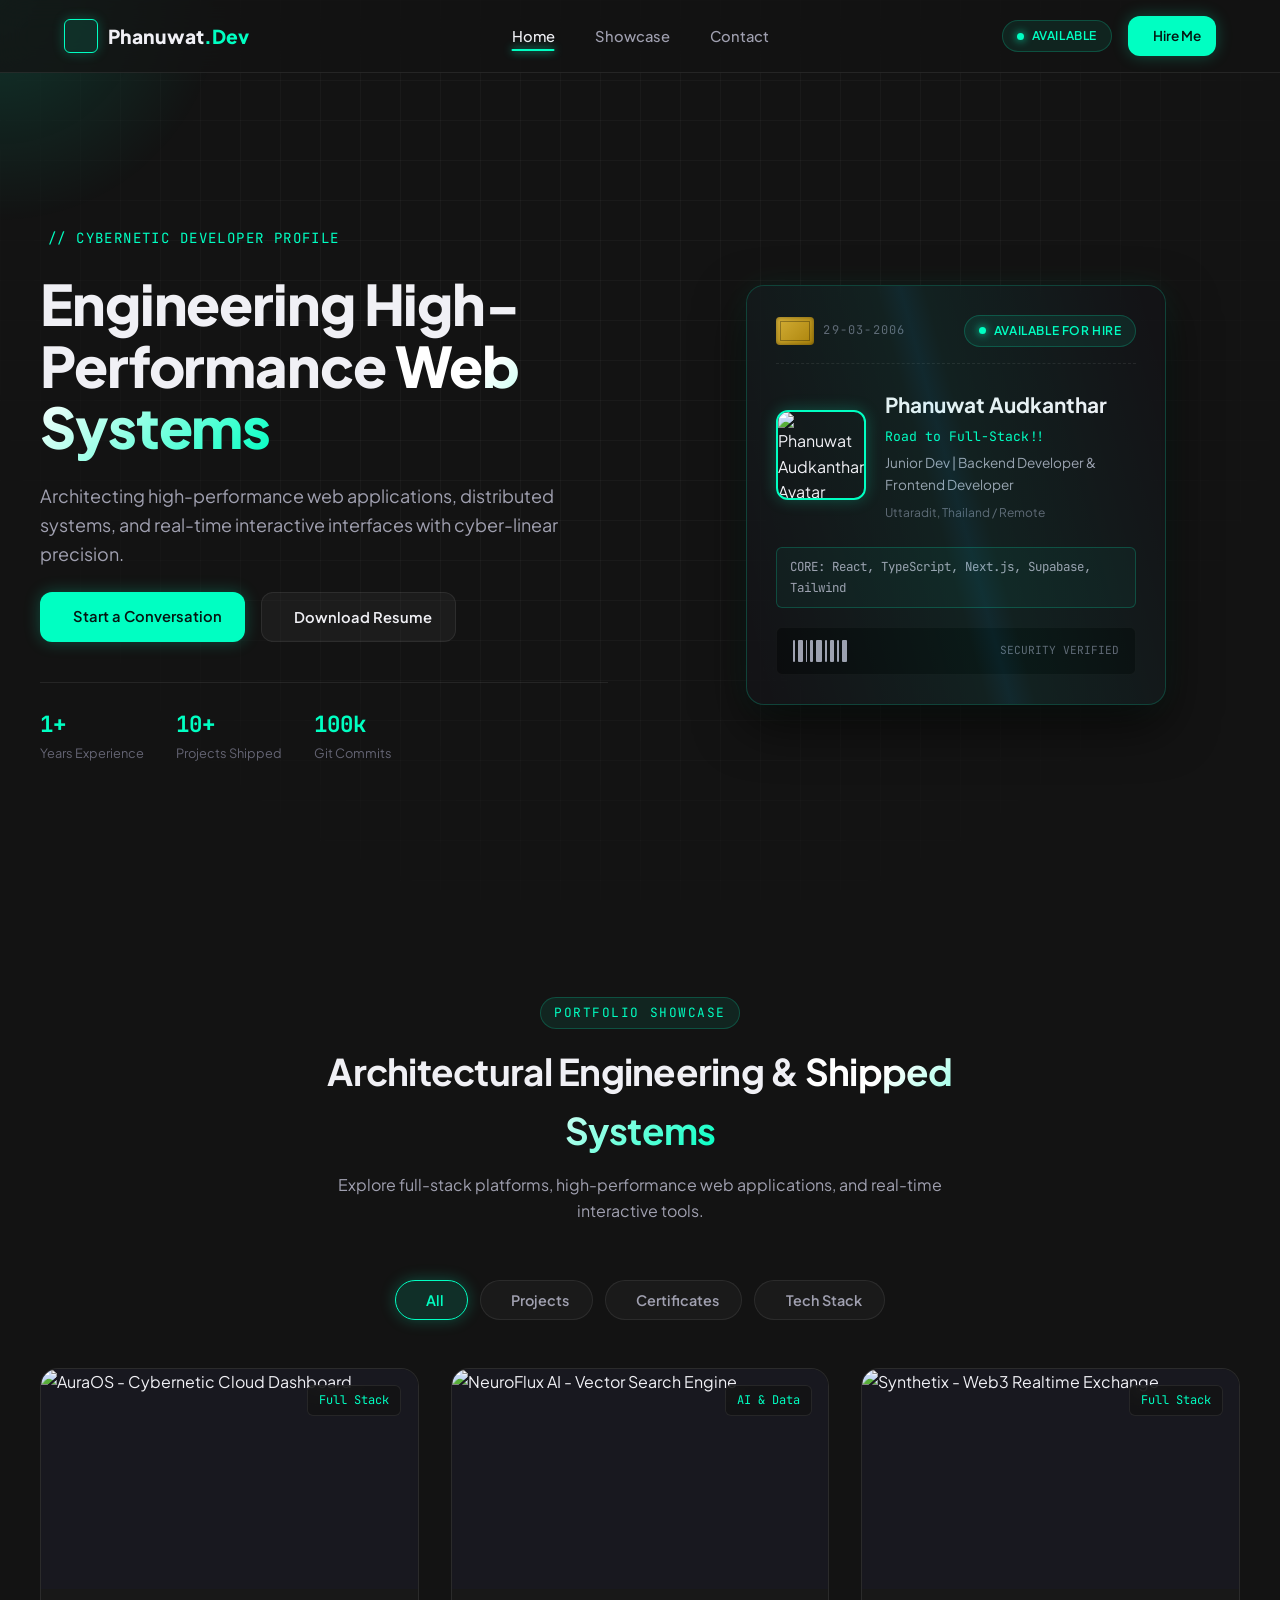
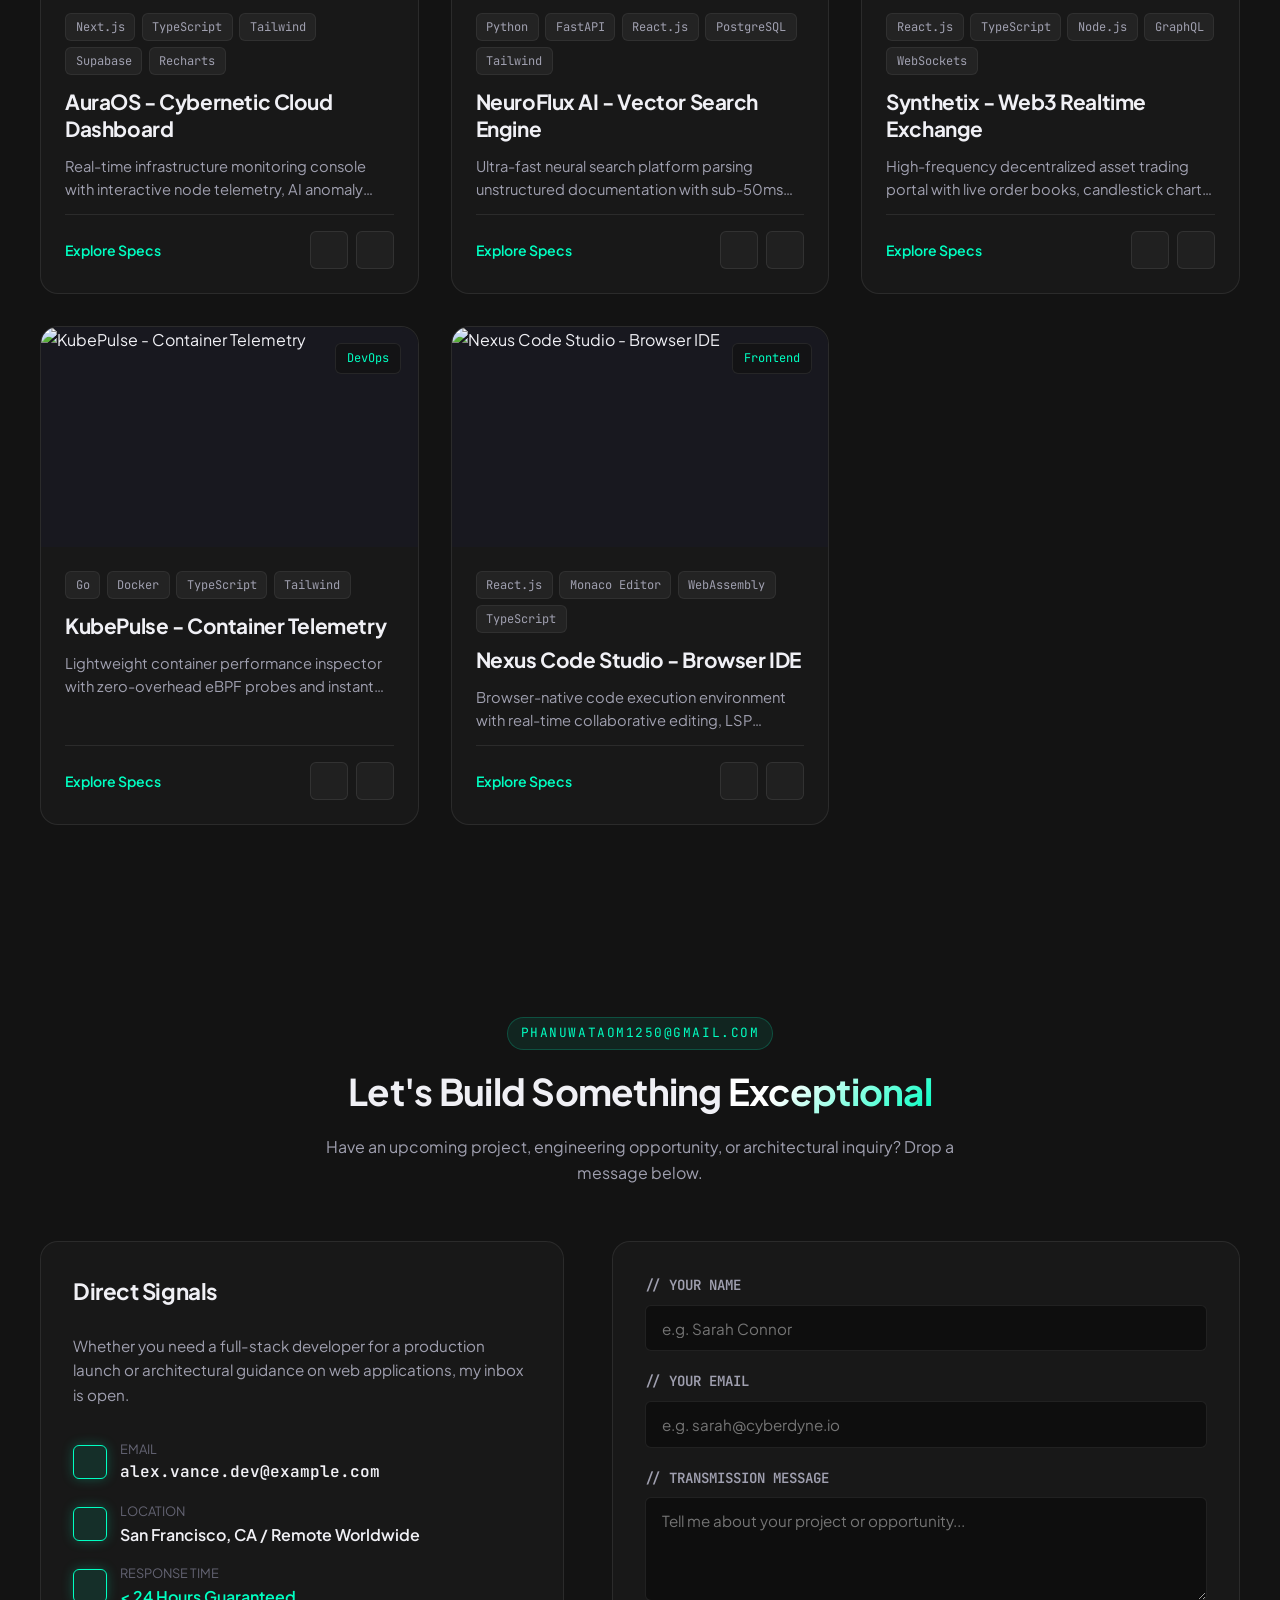
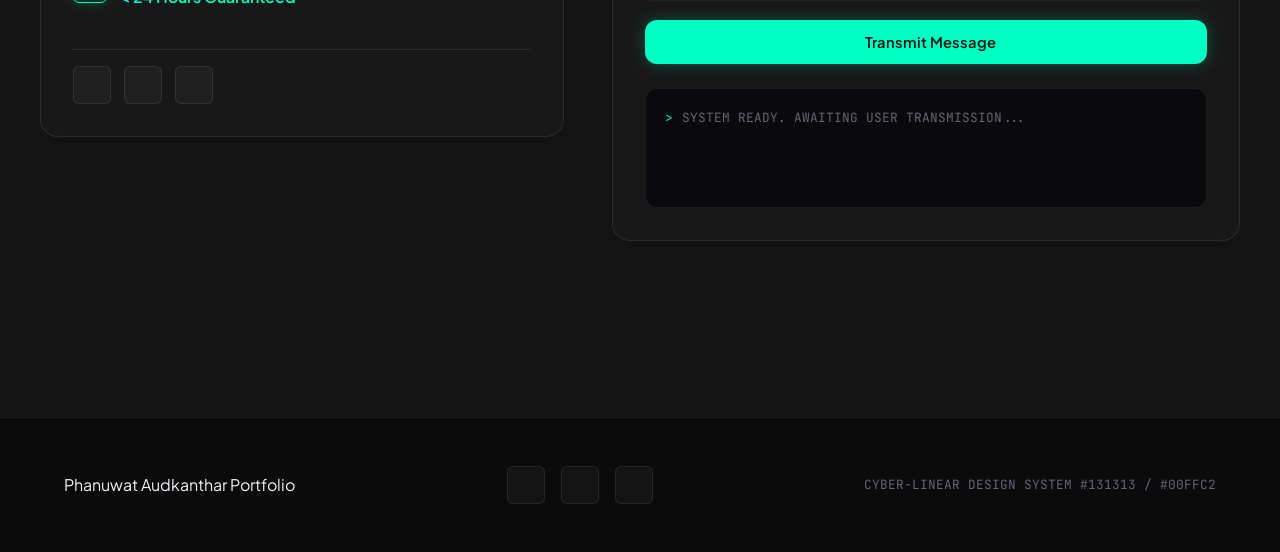
==== portfolio/Aom/index.html @ 3d0a60f3 "Add : Portfolio (Aom)" ====
<!DOCTYPE html>
<html lang="en">

<head>
  <meta charset="UTF-8">
  <meta name="viewport" content="width=device-width, initial-scale=1.0">
  <title>Alex Vance | Cyber-Linear Developer Portfolio</title>
  <meta name="description"
    content="High-fidelity Cyber-Linear developer portfolio featuring dark mode aesthetics, interactive 3D profile ID card, tech stack grid, and project showcase.">

  <!-- Google Fonts: Plus Jakarta Sans & JetBrains Mono -->
  <link rel="preconnect" href="https://fonts.googleapis.com">
  <link rel="preconnect" href="https://fonts.gstatic.com" crossorigin>
  <link
    href="https://fonts.googleapis.com/css2?family=JetBrains+Mono:wght@400;600;700&family=Plus+Jakarta+Sans:wght@400;500;600;700;800&display=swap"
    rel="stylesheet">

  <!-- Lucide Icons -->
  <script src="https://unpkg.com/lucide@latest"></script>

  <!-- CSS Stylesheet -->
  <link rel="stylesheet" href="styles.css">
</head>

<body>
  <!-- Cyber Background Grid & Cursor Spotlight Glow -->
  <div class="cyber-bg-grid"></div>
  <div class="cursor-glow" id="cursorGlow"></div>

  <!-- Sticky Navbar -->
  <header class="navbar" id="navbar">
    <div class="container nav-container">
      <a href="#home" class="brand-logo">
        <div class="brand-symbol">
          <i data-lucide="terminal"></i>
        </div>
        <span>Alex<span class="cyan-text">.Dev</span></span>
      </a>

      <ul class="nav-links">
        <li><a href="#home" class="nav-link active">Home</a></li>
        <li><a href="#showcase" class="nav-link">Showcase</a></li>
        <li><a href="#contact" class="nav-link">Contact</a></li>
      </ul>

      <div class="nav-actions">
        <div class="status-pill">
          <span class="status-dot"></span>
          <span>Available</span>
        </div>
        <a href="#contact" class="btn btn-primary btn-sm">
          <i data-lucide="zap"></i> Hire Me
        </a>
      </div>
    </div>
  </header>

  <main>
    <!-- HERO SECTION -->
    <section class="hero-section container" id="home">
      <div class="hero-content">
        <div class="hero-subtitle font-mono">
          <i data-lucide="radio"></i> // CYBERNETIC DEVELOPER PROFILE
        </div>
        <h1 class="hero-title">
          Engineering High-Performance <span class="gradient-text">Web Systems</span>
        </h1>
        <p class="hero-description">
          Architecting high-fidelity web applications, cloud infrastructure, and real-time interactive interfaces with
          cyber-linear precision.
        </p>

        <div class="hero-actions" style="display: flex; gap: 1rem; flex-wrap: wrap;">
          <a href="#contact" class="btn btn-primary">
            <i data-lucide="message-square"></i> Start a Conversation
          </a>
          <button class="btn btn-secondary" id="openResumeBtn">
            <i data-lucide="file-text"></i> Download Resume
          </button>
        </div>

        <div class="hero-stats">
          <div class="stat-item">
            <span class="stat-value">6+</span>
            <span class="stat-label">Years Experience</span>
          </div>
          <div class="stat-item">
            <span class="stat-value">34+</span>
            <span class="stat-label">Projects Shipped</span>
          </div>
          <div class="stat-item">
            <span class="stat-value">12.4k</span>
            <span class="stat-label">Git Commits</span>
          </div>
        </div>
      </div>

      <!-- 3D CYBER ID CARD GRAPHIC -->
      <div class="hero-id-card-wrapper">
        <div class="cyber-id-card" id="cyberIdCard">
          <div class="id-card-header">
            <div style="display: flex; align-items: center; gap: 0.6rem;">
              <div class="id-chip-graphic"></div>
              <span class="id-card-code">SYS-8849-CYBER</span>
            </div>
            <div class="status-pill">
              <span class="status-dot"></span> ACTIVE HIRE
            </div>
          </div>

          <div class="id-card-body">
            <div class="id-avatar-box">
              <img src="./image.png" alt="Phanuwat Audkanthar Developer Avatar" class="id-avatar-img">
            </div>
            <div class="id-details">
              <div class="id-name">Alex Vance</div>
              <div class="id-handle font-mono">@alex.dev</div>
              <div class="id-role">Senior Full-Stack Engineer</div>
              <div style="font-size: 0.75rem; color: var(--text-muted); margin-top: 0.2rem;">
                <i data-lucide="map-pin" style="width: 12px; height: 12px; display: inline;"></i> San Francisco / Remote
              </div>
            </div>
          </div>

          <div
            style="margin-bottom: 1.2rem; background: rgba(0,255,194,0.04); border: 1px solid var(--border-cyan-subtle); padding: 0.6rem 0.8rem; border-radius: var(--radius-sm); font-size: 0.78rem; font-family: var(--font-mono); color: var(--text-secondary);">
            <i data-lucide="cpu"
              style="width: 14px; height: 14px; vertical-align: middle; color: var(--accent-cyan);"></i> CORE: React,
            TypeScript, Next.js, Supabase, Tailwind
          </div>

          <div class="id-card-footer">
            <div class="barcode-lines">
              <div class="barcode-bar" style="width: 2px;"></div>
              <div class="barcode-bar" style="width: 5px;"></div>
              <div class="barcode-bar" style="width: 1px;"></div>
              <div class="barcode-bar" style="width: 3px;"></div>
              <div class="barcode-bar" style="width: 6px;"></div>
              <div class="barcode-bar" style="width: 2px;"></div>
              <div class="barcode-bar" style="width: 4px;"></div>
              <div class="barcode-bar" style="width: 2px;"></div>
              <div class="barcode-bar" style="width: 5px;"></div>
            </div>
            <span class="font-mono" style="font-size: 0.7rem; color: var(--text-muted);">SECURITY VERIFIED</span>
          </div>
        </div>
      </div>
    </section>

    <!-- SHOWCASE SECTION -->
    <section class="section container" id="showcase">
      <div class="section-header">
        <span class="section-tag font-mono"><i data-lucide="grid"></i> PORTFOLIO SHOWCASE</span>
        <h2 class="section-title">Architectural Engineering & <span class="gradient-text">Shipped Systems</span></h2>
        <p class="section-desc">Explore full-stack platforms, high-performance vector search engines, and real-time
          dashboard applications.</p>
      </div>

      <!-- Filter Navigation Tabs -->
      <div class="tabs-container" id="showcaseTabs">
        <button class="tab-btn active" data-tab="all">
          <i data-lucide="layers"></i> All
        </button>
        <button class="tab-btn" data-tab="projects">
          <i data-lucide="code"></i> Projects
        </button>
        <button class="tab-btn" data-tab="certificates">
          <i data-lucide="award"></i> Certificates
        </button>
        <button class="tab-btn" data-tab="tech">
          <i data-lucide="cpu"></i> Tech Stack
        </button>
      </div>

      <!-- Dynamic Content Grid -->
      <div class="projects-grid" id="showcaseGrid">
        <!-- Injected via JavaScript -->
      </div>
    </section>

    <!-- TECH STACK MATRIX SECTION -->
    <!-- <section class="section container" id="tech">
      <div class="section-header">
        <span class="section-tag font-mono"><i data-lucide="cpu"></i> TECHNICAL PROFICIENCY</span>
        <h2 class="section-title">Modern <span class="gradient-text">Tech Stack Grid</span></h2>
        <p class="section-desc">Production-tested frameworks, state management tools, databases, and infrastructure technologies.</p>
      </div>

      <div class="tech-grid" id="techStackGrid"> -->
    <!-- Injected via JavaScript -->
    <!-- </div>
    </section> -->

    <!-- CERTIFICATES SECTION -->
    <!-- <section class="section container" id="certificates">
      <div class="section-header">
        <span class="section-tag font-mono"><i data-lucide="award"></i> CREDENTIALS & BADGES</span>
        <h2 class="section-title">Verified <span class="gradient-text">Certifications</span></h2>
        <p class="section-desc">Industry certifications in cloud architecture, container orchestrations, and frontend deep dives.</p>
      </div>

      <div class="certs-grid" id="certificatesGrid"> -->
    <!-- Injected via JavaScript -->
    <!-- </div>
    </section> -->

    <!-- CONTACT SECTION ("Start a conversation") -->
    <section class="section container" id="contact">
      <div class="section-header">
        <span class="section-tag font-mono"><i data-lucide="terminal"></i> START A CONVERSATION</span>
        <h2 class="section-title">Let's Build Something <span class="gradient-text">Exceptional</span></h2>
        <p class="section-desc">Have an upcoming project, engineering opportunity, or architectural inquiry? Drop a
          message below.</p>
      </div>

      <div class="contact-grid">
        <div class="contact-card">
          <h3 style="font-size: 1.4rem;">Direct Signals</h3>
          <p style="color: var(--text-secondary); font-size: 0.95rem;">
            Whether you need a full-stack engineer for a production launch or architectural guidance on cloud
            scalability, my inbox is open.
          </p>

          <div style="display: flex; flex-direction: column; gap: 1rem; margin-top: 0.5rem;">
            <div style="display: flex; align-items: center; gap: 0.8rem;">
              <div class="brand-symbol"><i data-lucide="mail"></i></div>
              <div>
                <div style="font-size: 0.8rem; color: var(--text-muted);">EMAIL</div>
                <div style="font-weight: 600;" class="font-mono">alex.vance.dev@example.com</div>
              </div>
            </div>
            <div style="display: flex; align-items: center; gap: 0.8rem;">
              <div class="brand-symbol"><i data-lucide="map-pin"></i></div>
              <div>
                <div style="font-size: 0.8rem; color: var(--text-muted);">LOCATION</div>
                <div style="font-weight: 600;">San Francisco, CA / Remote Worldwide</div>
              </div>
            </div>
            <div style="display: flex; align-items: center; gap: 0.8rem;">
              <div class="brand-symbol"><i data-lucide="clock"></i></div>
              <div>
                <div style="font-size: 0.8rem; color: var(--text-muted);">RESPONSE TIME</div>
                <div style="font-weight: 600;" class="cyan-text">&lt; 24 Hours Guaranteed</div>
              </div>
            </div>
          </div>

          <div
            style="margin-top: 1rem; padding-top: 1rem; border-top: 1px solid var(--border-subtle); display: flex; gap: 0.8rem;">
            <a href="https://github.com" target="_blank" class="social-icon-btn"><i data-lucide="github"></i></a>
            <a href="https://linkedin.com" target="_blank" class="social-icon-btn"><i data-lucide="linkedin"></i></a>
            <a href="https://twitter.com" target="_blank" class="social-icon-btn"><i data-lucide="twitter"></i></a>
          </div>
        </div>

        <div class="contact-card">
          <form id="contactForm" style="display: flex; flex-direction: column; gap: 1.2rem;">
            <div class="form-group">
              <label class="form-label font-mono" for="senderName">// YOUR NAME</label>
              <input type="text" id="senderName" class="form-input" placeholder="e.g. Sarah Connor" required>
            </div>
            <div class="form-group">
              <label class="form-label font-mono" for="senderEmail">// YOUR EMAIL</label>
              <input type="email" id="senderEmail" class="form-input" placeholder="e.g. sarah@cyberdyne.io" required>
            </div>
            <div class="form-group">
              <label class="form-label font-mono" for="messageContent">// TRANSMISSION MESSAGE</label>
              <textarea id="messageContent" class="form-textarea" rows="4"
                placeholder="Tell me about your project or opportunity..." required></textarea>
            </div>

            <button type="submit" class="btn btn-primary" style="justify-content: center; width: 100%;">
              <i data-lucide="send"></i> Transmit Message
            </button>
          </form>

          <!-- Interactive Cyber Terminal Log Output -->
          <div class="cyber-terminal-log" id="terminalLog">
            <div class="log-line">
              <span class="log-prompt">&gt;</span>
              <span>SYSTEM READY. AWAITING USER TRANSMISSION...</span>
            </div>
          </div>
        </div>
      </div>
    </section>
  </main>

  <!-- RESUME PREVIEW MODAL -->
  <div class="modal-backdrop" id="resumeModal">
    <div class="modal-container">
      <button class="modal-close-btn" id="closeResumeBtn"><i data-lucide="x"></i></button>

      <div
        style="display: flex; align-items: center; justify-content: space-between; margin-bottom: 1.5rem; border-bottom: 1px solid var(--border-subtle); padding-bottom: 1rem;">
        <div>
          <h2 style="font-size: 1.5rem;">Alex Vance Resume Spec</h2>
          <div class="font-mono" style="font-size: 0.8rem; color: var(--accent-cyan);">VERIFIED CERTIFIED DEVELOPER
            SPECIFICATION</div>
        </div>
        <button class="btn btn-primary btn-sm" onclick="alert('Downloading Alex_Vance_Resume.pdf...')">
          <i data-lucide="download"></i> Download PDF
        </button>
      </div>

      <div style="display: flex; flex-direction: column; gap: 1.5rem;">
        <div>
          <h3 style="font-size: 1.1rem; color: var(--accent-cyan); margin-bottom: 0.5rem;" class="font-mono">//
            EXECUTIVE SUMMARY</h3>
          <p style="color: var(--text-secondary); font-size: 0.95rem;">
            Senior Full-Stack & Cyber-Systems Engineer with 6+ years of experience engineering high-throughput
            React/Next.js frontends, scalable Node.js/Python microservices, and automated cloud pipelines. Specialized
            in glassmorphism UI design systems, real-time WebSocket telemetry, and vector databases.
          </p>
        </div>

        <div>
          <h3 style="font-size: 1.1rem; color: var(--accent-cyan); margin-bottom: 0.5rem;" class="font-mono">// WORK
            EXPERIENCE</h3>

          <div style="margin-bottom: 1rem;">
            <div style="display: flex; justify-content: space-between; font-weight: 700;">
              <span>Lead Frontend Architect @ CyberPulse Inc.</span>
              <span class="font-mono" style="font-size: 0.85rem; color: var(--text-muted);">2023 - Present</span>
            </div>
            <p style="font-size: 0.88rem; color: var(--text-secondary); margin-top: 0.2rem;">
              Led a team of 6 engineers rebuilding cloud telemetry dashboards, reducing render latency by 45% and
              scaling to 150k monthly active users.
            </p>
          </div>

          <div>
            <div style="display: flex; justify-content: space-between; font-weight: 700;">
              <span>Senior Full-Stack Engineer @ Synthetix Systems</span>
              <span class="font-mono" style="font-size: 0.85rem; color: var(--text-muted);">2020 - 2023</span>
            </div>
            <p style="font-size: 0.88rem; color: var(--text-secondary); margin-top: 0.2rem;">
              Engineered high-frequency asset trading interfaces with WebGL graph visualizers and microservice APIs
              processing 50k requests/sec.
            </p>
          </div>
        </div>

        <div>
          <h3 style="font-size: 1.1rem; color: var(--accent-cyan); margin-bottom: 0.5rem;" class="font-mono">//
            EDUCATION</h3>
          <div style="font-weight: 700;">B.S. in Computer Science & Cybernetics</div>
          <div style="font-size: 0.88rem; color: var(--text-secondary);">University of California, Berkeley</div>
        </div>
      </div>
    </div>
  </div>

  <!-- DYNAMIC PROJECT DETAIL MODAL -->
  <div class="modal-backdrop" id="projectModal">
    <div class="modal-container" id="projectModalContent">
      <!-- Injected via JavaScript -->
    </div>
  </div>

  <!-- FOOTER -->
  <footer class="footer">
    <div class="container footer-container">
      <div style="display: flex; align-items: center; gap: 0.8rem;">
        <div class="brand-symbol"><i data-lucide="terminal"></i></div>
        <div>
          <div style="font-weight: 700;">Alex Vance Portfolio</div>
          <div class="font-mono" style="font-size: 0.75rem; color: var(--text-muted);">CYBER-LINEAR DESIGN SYSTEM
            #131313 / #00FFC2</div>
        </div>
      </div>

      <div class="social-links">
        <a href="https://github.com" target="_blank" class="social-icon-btn"><i data-lucide="github"></i></a>
        <a href="https://linkedin.com" target="_blank" class="social-icon-btn"><i data-lucide="linkedin"></i></a>
        <a href="https://twitter.com" target="_blank" class="social-icon-btn"><i data-lucide="twitter"></i></a>
      </div>

      <div class="font-mono" style="font-size: 0.8rem; color: var(--text-muted);">
        &copy; 2026 Alex.Dev. All rights reserved.
      </div>
    </div>
  </footer>

  <!-- JavaScript Module -->
  <script type="module" src="app.js"></script>
</body>

</html>
---- portfolio/Aom/styles.css ----
/* ==========================================================================
   CYBER-LINEAR DESIGN SYSTEM (Alex.Dev Portfolio)
   Surface: #131313 | Accent: #00ffc2 | Typography: Plus Jakarta Sans
   ========================================================================== */

:root {
  /* Color Palette */
  --bg-surface: #131313;
  --bg-surface-elevated: #1a1a1a;
  --bg-card: rgba(255, 255, 255, 0.025);
  --bg-card-hover: rgba(255, 255, 255, 0.045);
  --bg-glass: rgba(19, 19, 19, 0.75);

  /* Primary Accent: Cyber Neon Cyan (#00ffc2) */
  --accent-cyan: #00ffc2;
  --accent-cyan-rgb: 0, 255, 194;
  --accent-glow: rgba(0, 255, 194, 0.25);
  --accent-glow-strong: rgba(0, 255, 194, 0.5);

  /* Secondary Accents */
  --accent-blue: #00e5ff;
  --accent-purple: #9d4edd;
  --accent-pink: #ff007a;

  /* Typography Colors */
  --text-primary: #f0f0f5;
  --text-secondary: #a0a0b0;
  --text-muted: #646473;

  /* Borders & Dividers */
  --border-subtle: rgba(255, 255, 255, 0.08);
  --border-cyan-subtle: rgba(0, 255, 194, 0.2);
  --border-cyan-glow: rgba(0, 255, 194, 0.6);

  /* Fonts */
  --font-sans: 'Plus Jakarta Sans', -apple-system, BlinkMacSystemFont, sans-serif;
  --font-mono: 'JetBrains Mono', monospace;

  /* Spacing & Radii */
  --radius-sm: 6px;
  --radius-md: 12px;
  --radius-lg: 18px;
  --radius-full: 9999px;

  /* Transitions */
  --transition-fast: 0.15s cubic-bezier(0.16, 1, 0.3, 1);
  --transition-smooth: 0.3s cubic-bezier(0.16, 1, 0.3, 1);
  --transition-bounce: 0.4s cubic-bezier(0.34, 1.56, 0.64, 1);
}

/* Reset & Base Styles */
*,
*::before,
*::after {
  box-sizing: border-box;
  margin: 0;
  padding: 0;
}

html {
  scroll-behavior: smooth;
  color-scheme: dark;
}

body {
  background-color: var(--bg-surface);
  color: var(--text-primary);
  font-family: var(--font-sans);
  line-height: 1.6;
  overflow-x: hidden;
  position: relative;
  min-height: 100vh;
  -webkit-font-smoothing: antialiased;
}

/* Cyber Grid Background Effect */
.cyber-bg-grid {
  position: fixed;
  top: 0;
  left: 0;
  width: 100vw;
  height: 100vh;
  pointer-events: none;
  z-index: 0;
  background-image:
    linear-gradient(to right, rgba(255, 255, 255, 0.03) 1px, transparent 1px),
    linear-gradient(to bottom, rgba(255, 255, 255, 0.03) 1px, transparent 1px);
  background-size: 40px 40px;
  mask-image: radial-gradient(circle at 50% 30%, black 40%, transparent 80%);
  -webkit-mask-image: radial-gradient(circle at 50% 30%, black 40%, transparent 80%);
}

.cursor-glow {
  position: fixed;
  width: 450px;
  height: 450px;
  border-radius: 50%;
  background: radial-gradient(circle, var(--accent-glow) 0%, transparent 70%);
  pointer-events: none;
  z-index: 0;
  transform: translate(-50%, -50%);
  transition: width 0.3s, height 0.3s, opacity 0.3s;
  opacity: 0.6;
}

/* Container */
.container {
  max-width: 1200px;
  margin: 0 auto;
  padding: 0 1.5rem;
  position: relative;
  z-index: 1;
}

/* Typography Utilities */
h1,
h2,
h3,
h4 {
  font-family: var(--font-sans);
  font-weight: 700;
  letter-spacing: -0.02em;
}

.font-mono {
  font-family: var(--font-mono);
}

.gradient-text {
  background: linear-gradient(135deg, #ffffff 30%, var(--accent-cyan) 100%);
  -webkit-background-clip: text;
  -webkit-text-fill-color: transparent;
}

.cyan-text {
  color: var(--accent-cyan);
}

/* Navbar */
.navbar {
  position: sticky;
  top: 0;
  left: 0;
  width: 100%;
  z-index: 100;
  background: var(--bg-glass);
  backdrop-filter: blur(16px);
  -webkit-backdrop-filter: blur(16px);
  border-bottom: 1px solid var(--border-subtle);
  transition: border-color var(--transition-smooth);
}

.nav-container {
  display: flex;
  align-items: center;
  justify-content: space-between;
  height: 72px;
}

.brand-logo {
  display: flex;
  align-items: center;
  gap: 0.6rem;
  text-decoration: none;
  color: var(--text-primary);
  font-weight: 800;
  font-size: 1.2rem;
}

.brand-symbol {
  width: 34px;
  height: 34px;
  border-radius: var(--radius-sm);
  background: rgba(0, 255, 194, 0.1);
  border: 1px solid var(--accent-cyan);
  display: flex;
  align-items: center;
  justify-content: center;
  color: var(--accent-cyan);
  box-shadow: 0 0 12px var(--accent-glow);
}

.nav-links {
  display: flex;
  align-items: center;
  gap: 2.5rem;
  list-style: none;
  position: absolute;
  left: 50%;
  transform: translateX(-50%);
}

.nav-link {
  color: var(--text-secondary);
  text-decoration: none;
  font-size: 0.92rem;
  font-weight: 500;
  transition: color var(--transition-fast);
  position: relative;
}

.nav-link:hover,
.nav-link.active {
  color: var(--text-primary);
}

.nav-link.active::after {
  content: '';
  position: absolute;
  bottom: -6px;
  left: 0;
  width: 100%;
  height: 2px;
  background: var(--accent-cyan);
  box-shadow: 0 0 8px var(--accent-cyan);
  border-radius: 2px;
}

.nav-actions {
  display: flex;
  align-items: center;
  gap: 1rem;
}

/* Buttons */
.btn {
  display: inline-flex;
  align-items: center;
  gap: 0.6rem;
  padding: 0.75rem 1.4rem;
  border-radius: var(--radius-md);
  font-family: var(--font-sans);
  font-size: 0.92rem;
  font-weight: 600;
  cursor: pointer;
  transition: all var(--transition-smooth);
  text-decoration: none;
  border: 1px solid transparent;
}

.btn-primary {
  background: var(--accent-cyan);
  color: #051612;
  box-shadow: 0 0 16px var(--accent-glow);
}

.btn-primary:hover {
  background: #26ffd1;
  box-shadow: 0 0 24px var(--accent-glow-strong);
  transform: translateY(-2px);
}

.btn-secondary {
  background: rgba(255, 255, 255, 0.04);
  color: var(--text-primary);
  border: 1px solid var(--border-subtle);
}

.btn-secondary:hover {
  background: rgba(255, 255, 255, 0.08);
  border-color: var(--accent-cyan-subtle);
  color: var(--accent-cyan);
  transform: translateY(-2px);
}

.btn-ghost {
  background: transparent;
  color: var(--text-secondary);
  border: 1px solid var(--border-subtle);
}

.btn-ghost:hover {
  color: var(--accent-cyan);
  border-color: var(--accent-cyan-subtle);
}

.btn-sm {
  padding: 0.5rem 0.9rem;
  font-size: 0.85rem;
}

/* Status Pill */
.status-pill {
  display: inline-flex;
  align-items: center;
  gap: 0.5rem;
  padding: 0.35rem 0.85rem;
  border-radius: var(--radius-full);
  background: rgba(0, 255, 194, 0.08);
  border: 1px solid var(--border-cyan-subtle);
  color: var(--accent-cyan);
  font-size: 0.75rem;
  font-weight: 600;
  letter-spacing: 0.05em;
  text-transform: uppercase;
}

.status-dot {
  width: 7px;
  height: 7px;
  border-radius: 50%;
  background: var(--accent-cyan);
  box-shadow: 0 0 8px var(--accent-cyan);
  animation: pulse-glow 2s infinite;
}

@keyframes pulse-glow {

  0%,
  100% {
    opacity: 1;
    transform: scale(1);
  }

  50% {
    opacity: 0.4;
    transform: scale(0.8);
  }
}

/* ==========================================================================
   HERO SECTION & 3D CYBER ID CARD
   ========================================================================== */
.hero-section {
  padding: 5rem 0 4rem;
  display: grid;
  grid-template-columns: 1fr 1fr;
  gap: 4rem;
  align-items: center;
  min-height: calc(100vh - 72px);
}

.hero-content {
  display: flex;
  flex-direction: column;
  align-items: flex-start;
  gap: 1.5rem;
}

.hero-subtitle {
  font-family: var(--font-mono);
  font-size: 0.88rem;
  color: var(--accent-cyan);
  letter-spacing: 0.1em;
  text-transform: uppercase;
  display: flex;
  align-items: center;
  gap: 0.5rem;
}

.hero-title {
  font-size: 3.5rem;
  line-height: 1.1;
  font-weight: 800;
}

.hero-description {
  font-size: 1.125rem;
  color: var(--text-secondary);
  max-width: 520px;
}

.hero-stats {
  display: flex;
  gap: 2rem;
  margin-top: 1rem;
  padding-top: 1.5rem;
  border-top: 1px solid var(--border-subtle);
  width: 100%;
}

.stat-item {
  display: flex;
  flex-direction: column;
}

.stat-value {
  font-size: 1.4rem;
  font-weight: 700;
  font-family: var(--font-mono);
  color: var(--accent-cyan);
}

.stat-label {
  font-size: 0.8rem;
  color: var(--text-muted);
}

/* 3D Cyber ID Card Component */
.hero-id-card-wrapper {
  perspective: 1000px;
  display: flex;
  justify-content: center;
}

.cyber-id-card {
  width: 100%;
  max-width: 420px;
  background: rgba(20, 20, 24, 0.85);
  backdrop-filter: blur(20px);
  -webkit-backdrop-filter: blur(20px);
  border: 1px solid var(--border-cyan-subtle);
  border-radius: var(--radius-lg);
  padding: 1.8rem;
  position: relative;
  overflow: hidden;
  box-shadow: 0 20px 50px rgba(0, 0, 0, 0.6), 0 0 30px rgba(0, 255, 194, 0.08);
  transform-style: preserve-3d;
  transition: transform 0.15s ease-out, box-shadow 0.3s ease;
}

.cyber-id-card:hover {
  box-shadow: 0 25px 60px rgba(0, 0, 0, 0.7), 0 0 40px rgba(0, 255, 194, 0.25);
  border-color: var(--border-cyan-glow);
}

/* Holographic Sheen Effect */
.cyber-id-card::before {
  content: '';
  position: absolute;
  top: -50%;
  left: -50%;
  width: 200%;
  height: 200%;
  background: linear-gradient(45deg,
      transparent 30%,
      rgba(0, 255, 194, 0.06) 48%,
      rgba(0, 229, 255, 0.1) 50%,
      rgba(0, 255, 194, 0.06) 52%,
      transparent 70%);
  transform: rotate(30deg);
  pointer-events: none;
  animation: hologram-scan 8s linear infinite;
}

@keyframes hologram-scan {
  0% {
    transform: translateY(-30%) rotate(30deg);
  }

  100% {
    transform: translateY(30%) rotate(30deg);
  }
}

.id-card-header {
  display: flex;
  align-items: center;
  justify-content: space-between;
  margin-bottom: 1.5rem;
  border-bottom: 1px dashed var(--border-subtle);
  padding-bottom: 1rem;
}

.id-chip-graphic {
  width: 38px;
  height: 28px;
  background: linear-gradient(135deg, #d4af37, #aa820a);
  border-radius: 4px;
  position: relative;
  box-shadow: inset 0 0 4px rgba(0, 0, 0, 0.4);
}

.id-chip-graphic::after {
  content: '';
  position: absolute;
  top: 4px;
  left: 4px;
  right: 4px;
  bottom: 4px;
  border: 1px solid rgba(0, 0, 0, 0.3);
}

.id-card-code {
  font-family: var(--font-mono);
  font-size: 0.75rem;
  color: var(--text-muted);
  letter-spacing: 0.1em;
}

.id-card-body {
  display: flex;
  gap: 1.2rem;
  align-items: center;
  margin-bottom: 1.5rem;
}

.id-avatar-box {
  width: 90px;
  height: 90px;
  border-radius: var(--radius-md);
  border: 2px solid var(--accent-cyan);
  overflow: hidden;
  position: relative;
  box-shadow: 0 0 15px var(--accent-glow);
  flex-shrink: 0;
}

.id-avatar-img {
  width: 100%;
  height: 100%;
  object-fit: cover;
}

.id-details {
  display: flex;
  flex-direction: column;
  gap: 0.3rem;
}

.id-name {
  font-size: 1.3rem;
  font-weight: 700;
}

.id-handle {
  font-family: var(--font-mono);
  font-size: 0.82rem;
  color: var(--accent-cyan);
}

.id-role {
  font-size: 0.85rem;
  color: var(--text-secondary);
}

.id-card-footer {
  display: flex;
  align-items: center;
  justify-content: space-between;
  background: rgba(0, 0, 0, 0.4);
  padding: 0.75rem 1rem;
  border-radius: var(--radius-sm);
  border: 1px solid rgba(255, 255, 255, 0.04);
}

.barcode-lines {
  display: flex;
  gap: 3px;
  height: 22px;
  align-items: center;
}

.barcode-bar {
  background: var(--text-secondary);
  height: 100%;
  border-radius: 1px;
}

/* Section Common */
.section {
  padding: 6rem 0;
  position: relative;
}

.section-header {
  text-align: center;
  max-width: 650px;
  margin: 0 auto 3.5rem;
  display: flex;
  flex-direction: column;
  align-items: center;
  gap: 0.8rem;
}

.section-tag {
  font-family: var(--font-mono);
  font-size: 0.8rem;
  color: var(--accent-cyan);
  letter-spacing: 0.12em;
  text-transform: uppercase;
  background: rgba(0, 255, 194, 0.08);
  padding: 0.3rem 0.8rem;
  border-radius: var(--radius-full);
  border: 1px solid var(--border-cyan-subtle);
}

.section-title {
  font-size: 2.3rem;
}

.section-desc {
  color: var(--text-secondary);
  font-size: 1rem;
}

/* ==========================================================================
   SHOWCASE SECTION & FILTER TABS
   ========================================================================== */
.tabs-container {
  display: flex;
  justify-content: center;
  gap: 0.75rem;
  margin-bottom: 3rem;
  flex-wrap: wrap;
}

.tab-btn {
  padding: 0.65rem 1.4rem;
  border-radius: var(--radius-full);
  background: rgba(255, 255, 255, 0.03);
  border: 1px solid var(--border-subtle);
  color: var(--text-secondary);
  font-family: var(--font-sans);
  font-size: 0.9rem;
  font-weight: 600;
  cursor: pointer;
  transition: all var(--transition-fast);
  display: inline-flex;
  align-items: center;
  gap: 0.5rem;
}

.tab-btn:hover {
  color: var(--text-primary);
  border-color: var(--border-cyan-subtle);
  background: rgba(255, 255, 255, 0.06);
}

.tab-btn.active {
  background: rgba(0, 255, 194, 0.12);
  border-color: var(--accent-cyan);
  color: var(--accent-cyan);
  box-shadow: 0 0 15px var(--accent-glow);
}

/* Projects Grid */
.projects-grid {
  display: grid;
  grid-template-columns: repeat(auto-fill, minmax(350px, 1fr));
  gap: 2rem;
}

.project-card {
  background: var(--bg-card);
  border: 1px solid var(--border-subtle);
  border-radius: var(--radius-lg);
  overflow: hidden;
  transition: all var(--transition-smooth);
  display: flex;
  flex-direction: column;
  position: relative;
  cursor: pointer;
}

.project-card:hover {
  transform: translateY(-6px);
  border-color: var(--border-cyan-glow);
  box-shadow: 0 15px 35px rgba(0, 0, 0, 0.5), 0 0 25px rgba(0, 255, 194, 0.15);
  background: var(--bg-card-hover);
}

.project-image-wrapper {
  width: 100%;
  height: 220px;
  position: relative;
  overflow: hidden;
  background: #18181f;
}

.project-image {
  width: 100%;
  height: 100%;
  object-fit: cover;
  transition: transform 0.5s ease;
}

.project-card:hover .project-image {
  transform: scale(1.06);
}

.project-overlay-badge {
  position: absolute;
  top: 1rem;
  right: 1rem;
  background: rgba(19, 19, 19, 0.8);
  backdrop-filter: blur(8px);
  padding: 0.3rem 0.7rem;
  border-radius: var(--radius-sm);
  border: 1px solid var(--border-subtle);
  font-family: var(--font-mono);
  font-size: 0.75rem;
  color: var(--accent-cyan);
}

.project-content {
  padding: 1.5rem;
  display: flex;
  flex-direction: column;
  flex: 1;
  gap: 0.8rem;
}

.project-tags {
  display: flex;
  flex-wrap: wrap;
  gap: 0.4rem;
}

.tech-tag {
  font-family: var(--font-mono);
  font-size: 0.75rem;
  padding: 0.2rem 0.6rem;
  border-radius: var(--radius-sm);
  background: rgba(255, 255, 255, 0.05);
  border: 1px solid rgba(255, 255, 255, 0.06);
  color: var(--text-secondary);
}

.project-title {
  font-size: 1.3rem;
  line-height: 1.3;
}

.project-summary {
  font-size: 0.92rem;
  color: var(--text-secondary);
  display: -webkit-box;
  -webkit-line-clamp: 2;
  -webkit-box-orient: vertical;
  overflow: hidden;
}

.project-footer {
  margin-top: auto;
  padding-top: 1rem;
  display: flex;
  align-items: center;
  justify-content: space-between;
  border-top: 1px solid var(--border-subtle);
}

.project-link {
  font-size: 0.88rem;
  font-weight: 600;
  color: var(--accent-cyan);
  display: inline-flex;
  align-items: center;
  gap: 0.4rem;
}

/* ==========================================================================
   TECH STACK GRID SECTION
   ========================================================================== */
.tech-grid {
  display: grid;
  grid-template-columns: repeat(auto-fill, minmax(260px, 1fr));
  gap: 1.5rem;
}

.tech-card {
  background: var(--bg-card);
  border: 1px solid var(--border-subtle);
  border-radius: var(--radius-md);
  padding: 1.4rem;
  transition: all var(--transition-smooth);
  display: flex;
  flex-direction: column;
  gap: 0.8rem;
}

.tech-card:hover {
  border-color: var(--border-cyan-subtle);
  background: var(--bg-card-hover);
  transform: translateY(-3px);
  box-shadow: 0 10px 25px rgba(0, 0, 0, 0.4);
}

.tech-card-header {
  display: flex;
  align-items: center;
  justify-content: space-between;
}

.tech-icon-box {
  width: 42px;
  height: 42px;
  border-radius: var(--radius-sm);
  background: rgba(0, 255, 194, 0.08);
  border: 1px solid var(--border-cyan-subtle);
  display: flex;
  align-items: center;
  justify-content: center;
  color: var(--accent-cyan);
}

.tech-level-text {
  font-family: var(--font-mono);
  font-size: 0.8rem;
  color: var(--accent-cyan);
}

.tech-name {
  font-size: 1.1rem;
  font-weight: 700;
}

.tech-desc {
  font-size: 0.85rem;
  color: var(--text-muted);
}

.progress-bar-bg {
  width: 100%;
  height: 4px;
  background: rgba(255, 255, 255, 0.08);
  border-radius: 2px;
  overflow: hidden;
}

.progress-bar-fill {
  height: 100%;
  background: linear-gradient(90deg, var(--accent-cyan), var(--accent-blue));
  border-radius: 2px;
  transition: width 1s ease-out;
}

/* ==========================================================================
   CERTIFICATES SECTION
   ========================================================================== */
.certs-grid {
  display: grid;
  grid-template-columns: repeat(auto-fill, minmax(340px, 1fr));
  gap: 1.5rem;
}

.cert-card {
  background: var(--bg-card);
  border: 1px solid var(--border-subtle);
  border-radius: var(--radius-md);
  padding: 1.6rem;
  display: flex;
  flex-direction: column;
  gap: 1rem;
  transition: all var(--transition-smooth);
}

.cert-card:hover {
  border-color: var(--border-cyan-subtle);
  background: var(--bg-card-hover);
}

.cert-icon {
  width: 48px;
  height: 48px;
  border-radius: var(--radius-md);
  background: rgba(0, 229, 255, 0.1);
  border: 1px solid rgba(0, 229, 255, 0.3);
  display: flex;
  align-items: center;
  justify-content: center;
  color: var(--accent-blue);
}

.cert-title {
  font-size: 1.15rem;
}

.cert-issuer {
  font-size: 0.88rem;
  color: var(--text-secondary);
}

.cert-code {
  font-family: var(--font-mono);
  font-size: 0.78rem;
  color: var(--text-muted);
}

/* ==========================================================================
   CONTACT SECTION
   ========================================================================== */
.contact-grid {
  display: grid;
  grid-template-columns: 1fr 1.2fr;
  gap: 3rem;
  align-items: start;
}

.contact-card {
  background: var(--bg-card);
  border: 1px solid var(--border-subtle);
  border-radius: var(--radius-lg);
  padding: 2rem;
  display: flex;
  flex-direction: column;
  gap: 1.5rem;
}

.form-group {
  display: flex;
  flex-direction: column;
  gap: 0.5rem;
}

.form-label {
  font-size: 0.88rem;
  font-weight: 600;
  color: var(--text-secondary);
}

.form-input,
.form-textarea {
  width: 100%;
  background: rgba(0, 0, 0, 0.4);
  border: 1px solid var(--border-subtle);
  border-radius: var(--radius-sm);
  padding: 0.8rem 1rem;
  color: var(--text-primary);
  font-family: var(--font-sans);
  font-size: 0.95rem;
  outline: none;
  transition: border-color var(--transition-fast);
}

.form-input:focus,
.form-textarea:focus {
  border-color: var(--accent-cyan);
  box-shadow: 0 0 10px var(--accent-glow);
}

.cyber-terminal-log {
  background: #0a0a0c;
  border: 1px solid var(--border-subtle);
  border-radius: var(--radius-md);
  padding: 1.2rem;
  font-family: var(--font-mono);
  font-size: 0.8rem;
  color: var(--text-muted);
  min-height: 120px;
  display: flex;
  flex-direction: column;
  gap: 0.4rem;
}

.log-line {
  display: flex;
  gap: 0.6rem;
}

.log-prompt {
  color: var(--accent-cyan);
}

/* ==========================================================================
   MODAL DIALOGS
   ========================================================================== */
.modal-backdrop {
  position: fixed;
  top: 0;
  left: 0;
  width: 100vw;
  height: 100vh;
  background: rgba(0, 0, 0, 0.8);
  backdrop-filter: blur(12px);
  z-index: 200;
  display: flex;
  align-items: center;
  justify-content: center;
  opacity: 0;
  pointer-events: none;
  transition: opacity var(--transition-smooth);
}

.modal-backdrop.open {
  opacity: 1;
  pointer-events: auto;
}

.modal-container {
  width: 90%;
  max-width: 750px;
  background: #16161a;
  border: 1px solid var(--border-cyan-subtle);
  border-radius: var(--radius-lg);
  padding: 2rem;
  position: relative;
  box-shadow: 0 20px 60px rgba(0, 0, 0, 0.8), 0 0 40px rgba(0, 255, 194, 0.2);
  transform: translateY(20px);
  transition: transform var(--transition-bounce);
  max-height: 90vh;
  overflow-y: auto;
}

.modal-backdrop.open .modal-container {
  transform: translateY(0);
}

.modal-close-btn {
  position: absolute;
  top: 1.2rem;
  right: 1.2rem;
  background: rgba(255, 255, 255, 0.05);
  border: 1px solid var(--border-subtle);
  color: var(--text-secondary);
  width: 36px;
  height: 36px;
  border-radius: 50%;
  display: flex;
  align-items: center;
  justify-content: center;
  cursor: pointer;
  transition: all var(--transition-fast);
}

.modal-close-btn:hover {
  color: var(--accent-cyan);
  border-color: var(--accent-cyan);
}

/* Footer */
.footer {
  border-top: 1px solid var(--border-subtle);
  padding: 3rem 0;
  margin-top: 5rem;
  background: rgba(10, 10, 12, 0.9);
}

.footer-container {
  display: flex;
  align-items: center;
  justify-content: space-between;
  flex-wrap: wrap;
  gap: 1.5rem;
}

.social-links {
  display: flex;
  gap: 1rem;
}

.social-icon-btn {
  width: 38px;
  height: 38px;
  border-radius: var(--radius-sm);
  background: rgba(255, 255, 255, 0.04);
  border: 1px solid var(--border-subtle);
  color: var(--text-secondary);
  display: flex;
  align-items: center;
  justify-content: center;
  text-decoration: none;
  transition: all var(--transition-fast);
}

.social-icon-btn:hover {
  color: var(--accent-cyan);
  border-color: var(--accent-cyan-subtle);
  background: rgba(0, 255, 194, 0.08);
}

/* Responsive Breakpoints */
@media (max-width: 900px) {
  .hero-section {
    grid-template-columns: 1fr;
    text-align: center;
    gap: 3rem;
  }

  .hero-content {
    align-items: center;
  }

  .hero-title {
    font-size: 2.6rem;
  }

  .contact-grid {
    grid-template-columns: 1fr;
  }

  .nav-links {
    display: none;
  }
}
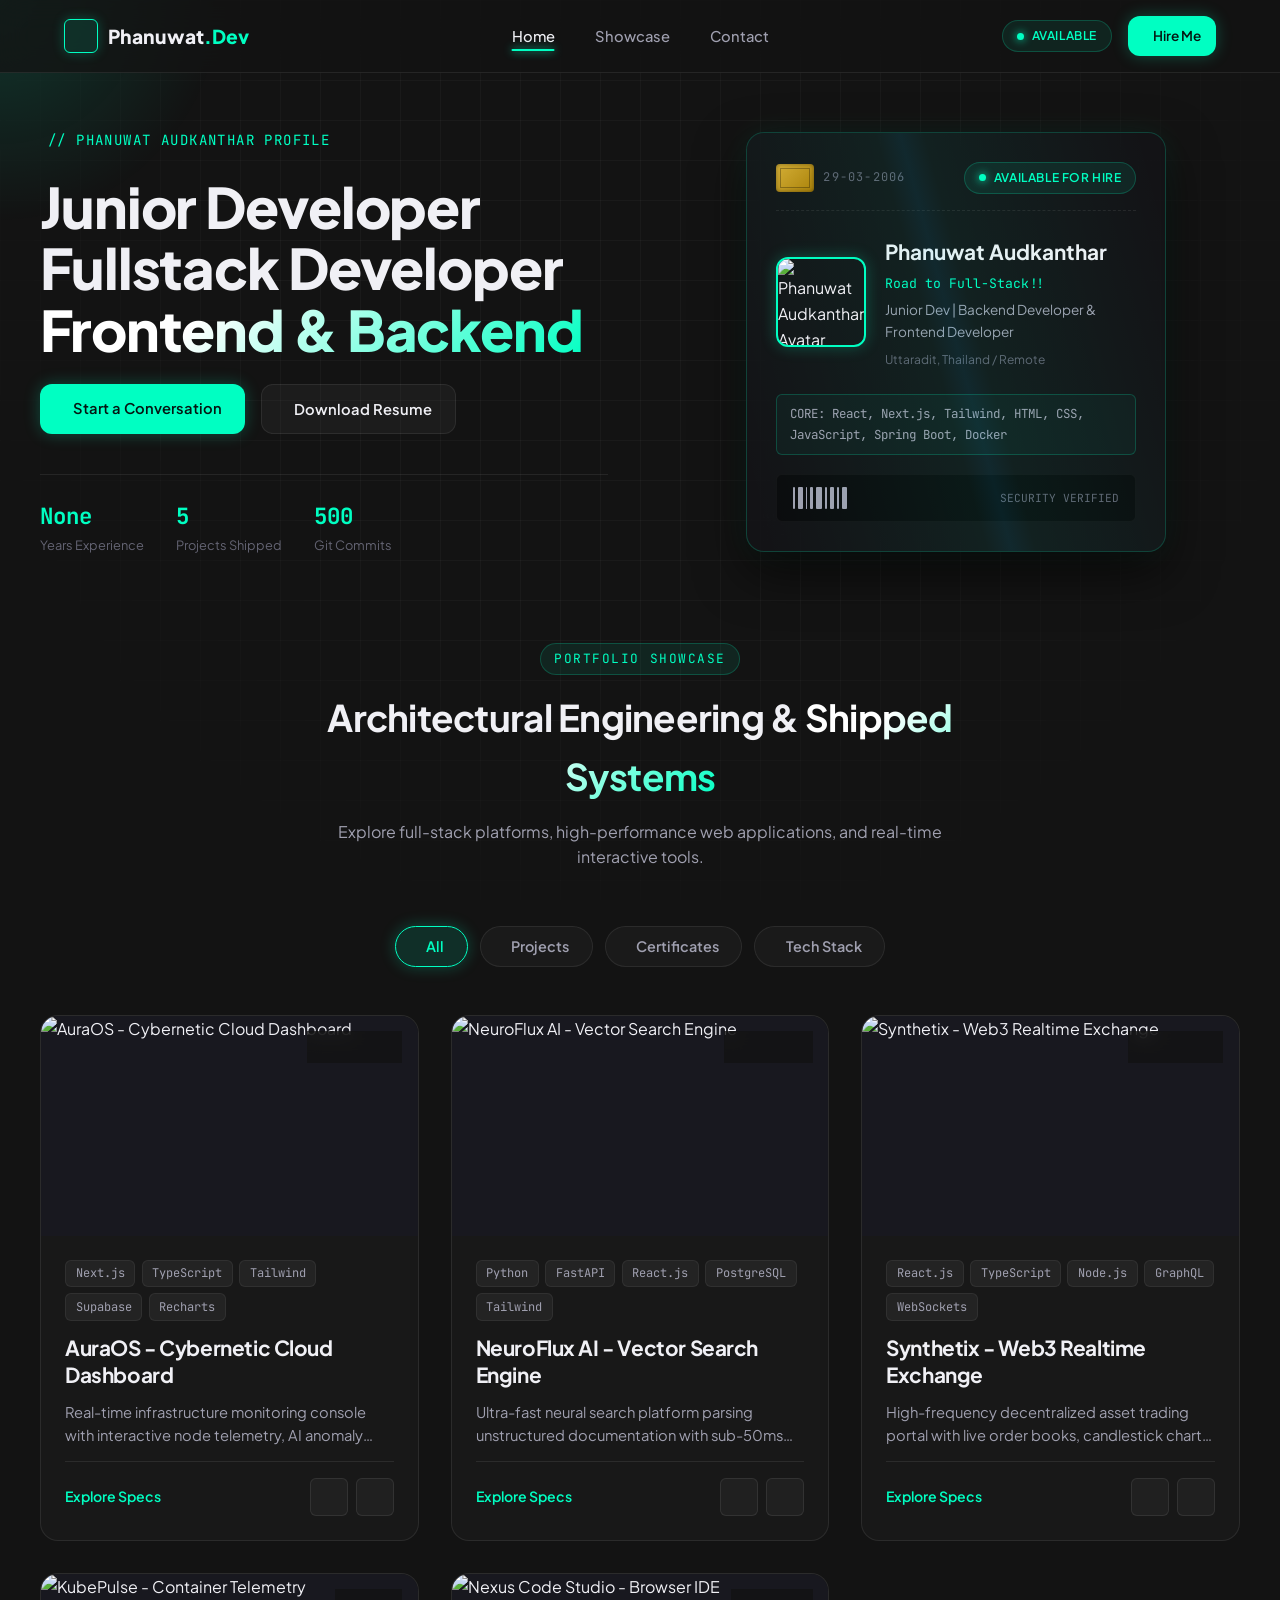
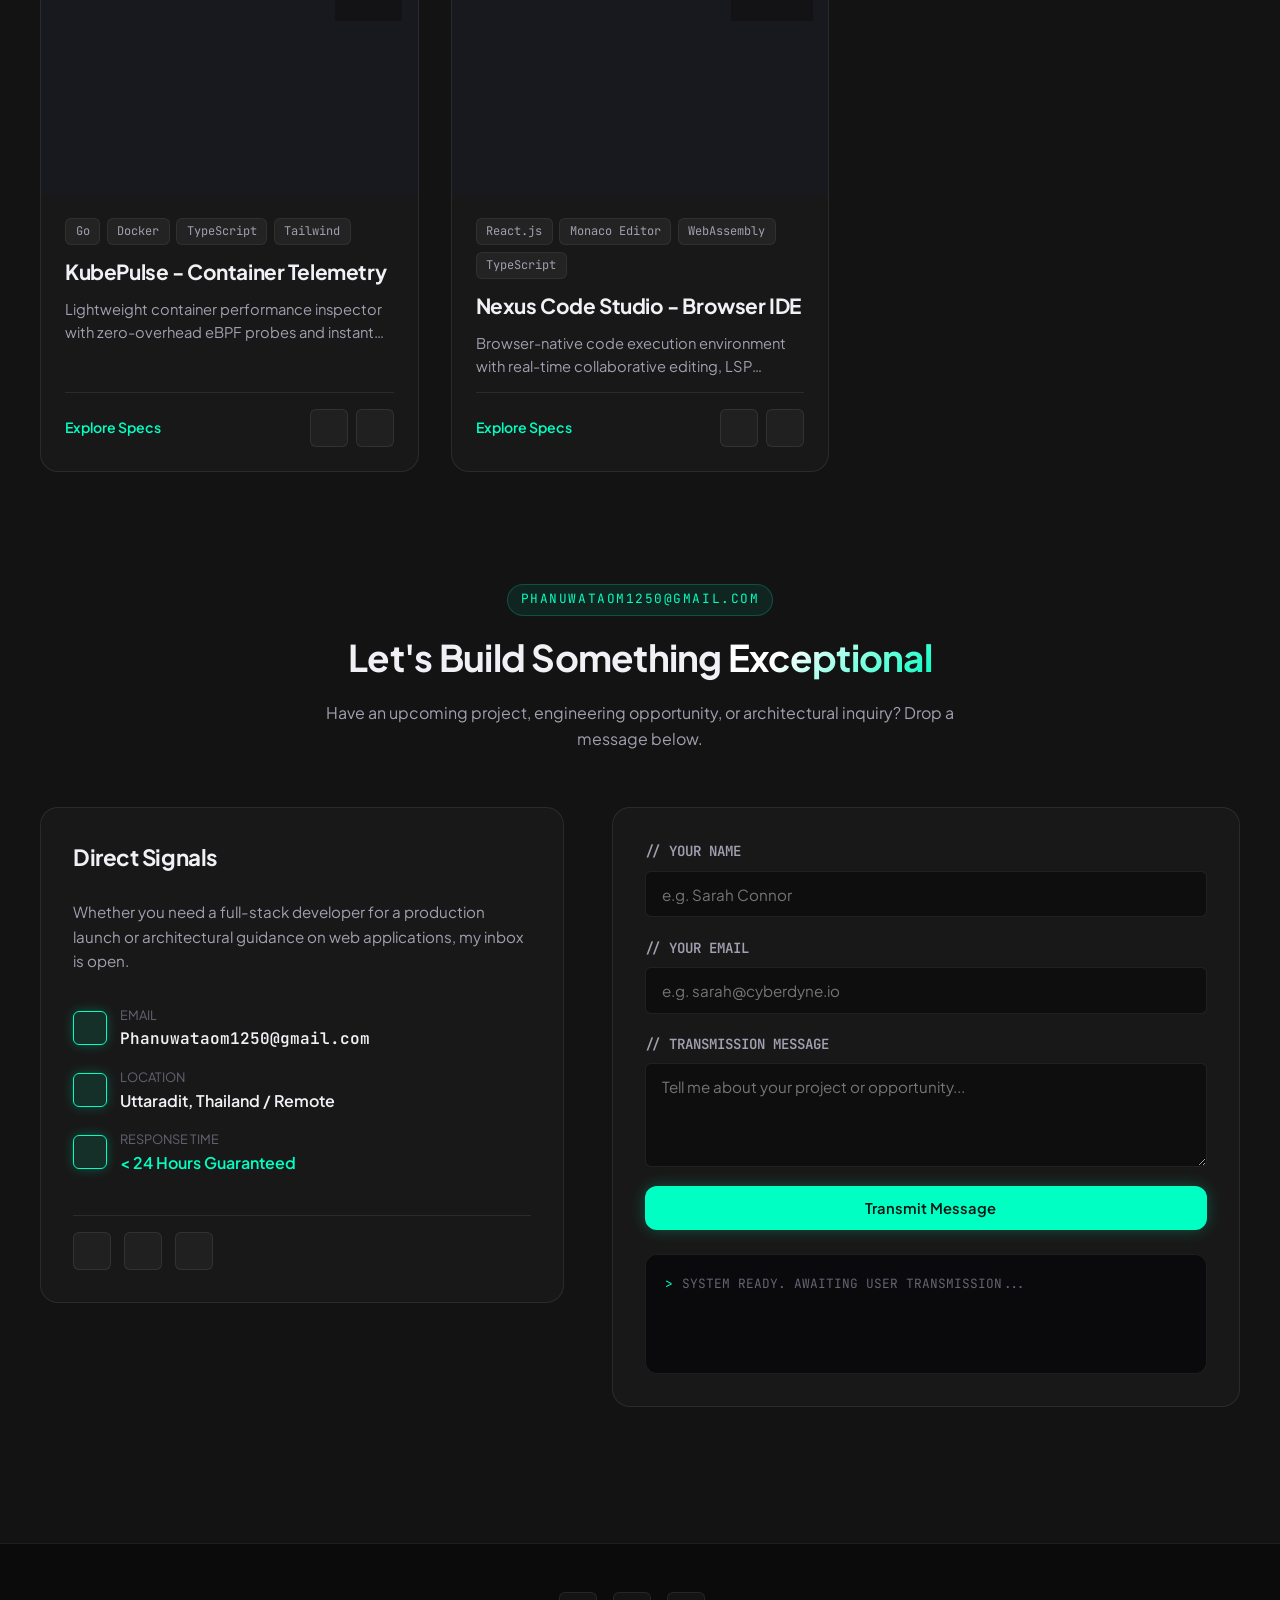
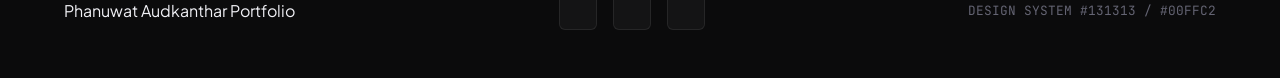
==== commit 62a77b48: "Update : Setup" ====
--- a/portfolio/Aom/index.html
+++ b/portfolio/Aom/index.html
@@ -65,10 +65,10 @@
         <h1 class="hero-title">
           Engineering High-Performance <span class="gradient-text">Web Systems</span>
         </h1>
-        <p class="hero-description">
+        <!-- <p class="hero-description">
           Architecting high-fidelity web applications, cloud infrastructure, and real-time interactive interfaces with
           cyber-linear precision.
-        </p>
+        </p> -->
 
         <div class="hero-actions" style="display: flex; gap: 1rem; flex-wrap: wrap;">
           <a href="#contact" class="btn btn-primary">
@@ -226,14 +226,14 @@
               <div class="brand-symbol"><i data-lucide="mail"></i></div>
               <div>
                 <div style="font-size: 0.8rem; color: var(--text-muted);">EMAIL</div>
-                <div style="font-weight: 600;" class="font-mono">alex.vance.dev@example.com</div>
+                <div style="font-weight: 600;" class="font-mono">Phanuwataom1250@gmail.com</div>
               </div>
             </div>
             <div style="display: flex; align-items: center; gap: 0.8rem;">
               <div class="brand-symbol"><i data-lucide="map-pin"></i></div>
               <div>
                 <div style="font-size: 0.8rem; color: var(--text-muted);">LOCATION</div>
-                <div style="font-weight: 600;">San Francisco, CA / Remote Worldwide</div>
+                <div style="font-weight: 600;">Uttaradit, Thailand / Remote</div>
               </div>
             </div>
             <div style="display: flex; align-items: center; gap: 0.8rem;">
--- a/portfolio/Aom/styles.css
+++ b/portfolio/Aom/styles.css
@@ -322,12 +322,12 @@
    HERO SECTION & 3D CYBER ID CARD
    ========================================================================== */
 .hero-section {
-  padding: 5rem 0 4rem;
+  padding: 3.5rem 0 2rem;
   display: grid;
-  grid-template-columns: 1fr 1fr;
+  grid-template-columns: 2fr 2fr;
   gap: 4rem;
   align-items: center;
-  min-height: calc(100vh - 72px);
+  min-height: auto;
 }
 
 .hero-content {
@@ -549,7 +549,7 @@
 
 /* Section Common */
 .section {
-  padding: 6rem 0;
+  padding: 3.5rem 0;
   position: relative;
 }
 
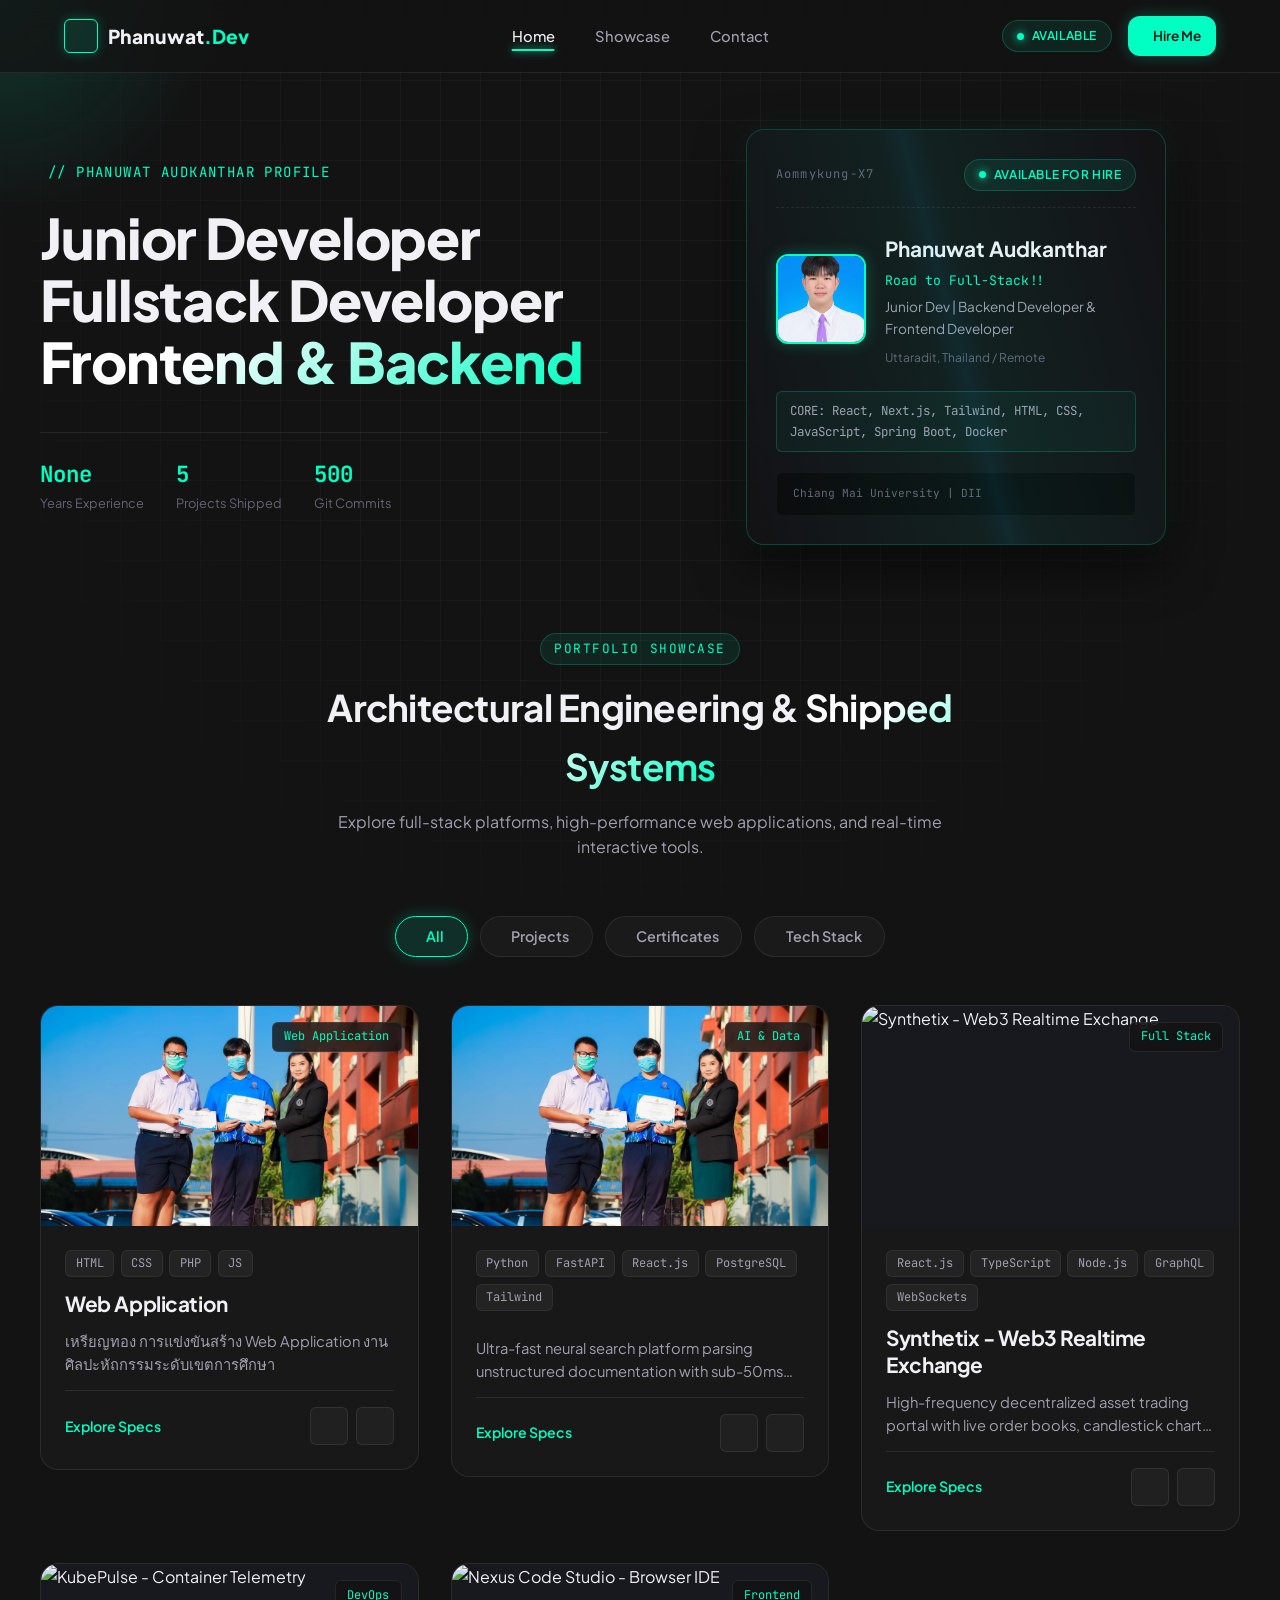
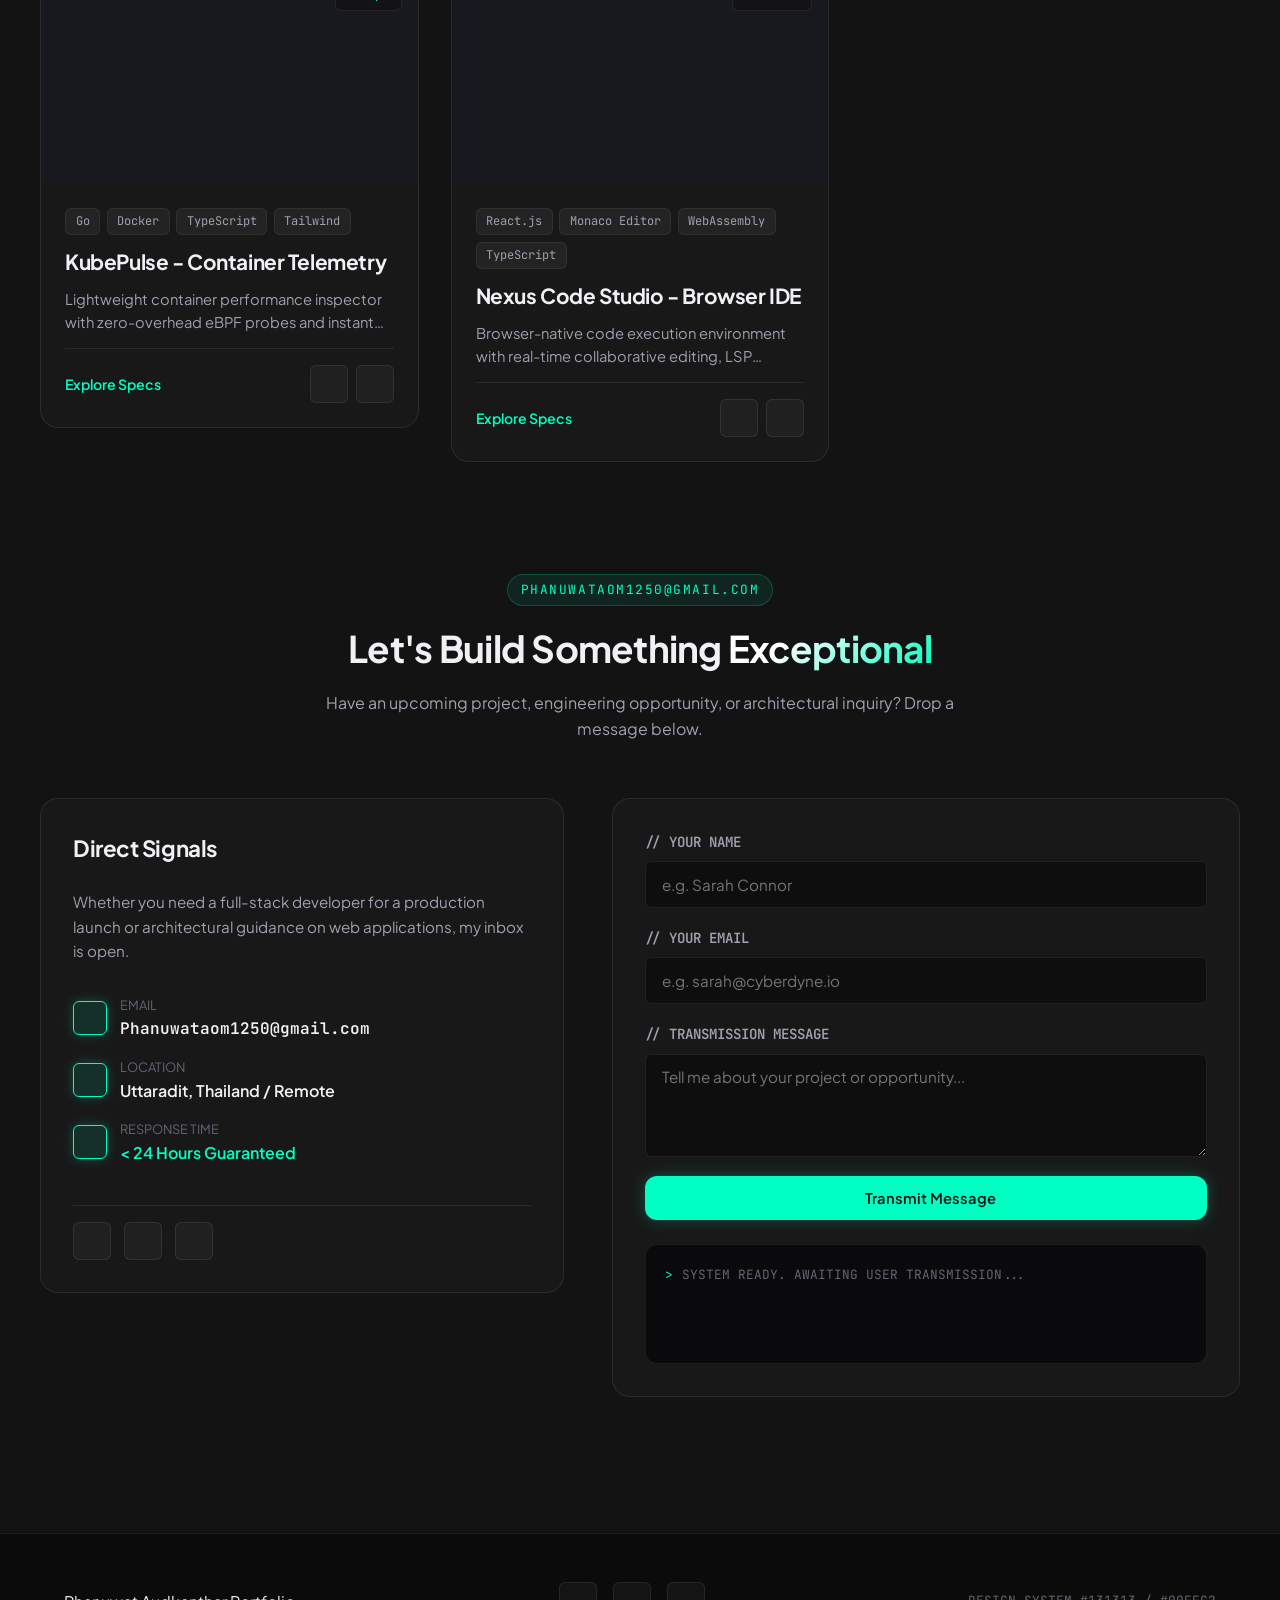
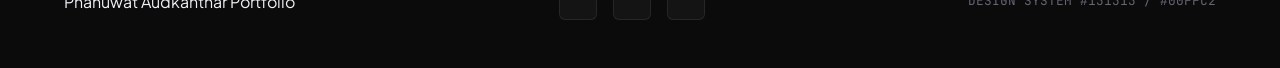
==== commit 9551b811: "Update Portfolio" ====
--- a/portfolio/Aom/index.html
+++ b/portfolio/Aom/index.html
@@ -70,14 +70,14 @@
           cyber-linear precision.
         </p> -->
 
-        <div class="hero-actions" style="display: flex; gap: 1rem; flex-wrap: wrap;">
+        <!-- <div class="hero-actions" style="display: flex; gap: 1rem; flex-wrap: wrap;">
           <a href="#contact" class="btn btn-primary">
             <i data-lucide="message-square"></i> Start a Conversation
           </a>
           <button class="btn btn-secondary" id="openResumeBtn">
             <i data-lucide="file-text"></i> Download Resume
           </button>
-        </div>
+        </div> -->
 
         <div class="hero-stats">
           <div class="stat-item">
@@ -100,8 +100,8 @@
         <div class="cyber-id-card" id="cyberIdCard">
           <div class="id-card-header">
             <div style="display: flex; align-items: center; gap: 0.6rem;">
-              <div class="id-chip-graphic"></div>
-              <span class="id-card-code">SYS-8849-CYBER</span>
+              <!-- <div class="id-chip-graphic"></div> -->
+              <span class="id-card-code"></span>
             </div>
             <div class="status-pill">
               <span class="status-dot"></span> ACTIVE HIRE
@@ -110,7 +110,7 @@
 
           <div class="id-card-body">
             <div class="id-avatar-box">
-              <img src="./image.png" alt="Phanuwat Audkanthar Developer Avatar" class="id-avatar-img">
+              <img src="assets/profile.JPG" alt="Phanuwat Audkanthar Developer Avatar" class="id-avatar-img">
             </div>
             <div class="id-details">
               <div class="id-name">Alex Vance</div>
@@ -125,23 +125,13 @@
           <div
             style="margin-bottom: 1.2rem; background: rgba(0,255,194,0.04); border: 1px solid var(--border-cyan-subtle); padding: 0.6rem 0.8rem; border-radius: var(--radius-sm); font-size: 0.78rem; font-family: var(--font-mono); color: var(--text-secondary);">
             <i data-lucide="cpu"
-              style="width: 14px; height: 14px; vertical-align: middle; color: var(--accent-cyan);"></i> CORE: React,
-            TypeScript, Next.js, Supabase, Tailwind
+              style="width: 14px; height: 14px; vertical-align: middle; color: var(--accent-cyan);"></i>
+
           </div>
 
           <div class="id-card-footer">
-            <div class="barcode-lines">
-              <div class="barcode-bar" style="width: 2px;"></div>
-              <div class="barcode-bar" style="width: 5px;"></div>
-              <div class="barcode-bar" style="width: 1px;"></div>
-              <div class="barcode-bar" style="width: 3px;"></div>
-              <div class="barcode-bar" style="width: 6px;"></div>
-              <div class="barcode-bar" style="width: 2px;"></div>
-              <div class="barcode-bar" style="width: 4px;"></div>
-              <div class="barcode-bar" style="width: 2px;"></div>
-              <div class="barcode-bar" style="width: 5px;"></div>
-            </div>
-            <span class="font-mono" style="font-size: 0.7rem; color: var(--text-muted);">SECURITY VERIFIED</span>
+            <span class="font-mono" style="font-size: 0.7rem; color: var(--text-muted);">Chiang Mai University |
+              DII</span>
           </div>
         </div>
       </div>
@@ -289,7 +279,7 @@
   <!-- RESUME PREVIEW MODAL -->
   <div class="modal-backdrop" id="resumeModal">
     <div class="modal-container">
-      <button class="modal-close-btn" id="closeResumeBtn"><i data-lucide="x"></i></button>
+      <button class="modal-close-btn" id="closeResumeBtn"><i data-lucide="arrow-left"></i></button>
 
       <div
         style="display: flex; align-items: center; justify-content: space-between; margin-bottom: 1.5rem; border-bottom: 1px solid var(--border-subtle); padding-bottom: 1rem;">
@@ -358,6 +348,21 @@
     </div>
   </div>
 
+  <!-- CERTIFICATE LIGHTBOX / IMAGE MODAL -->
+  <div class="modal-backdrop" id="certImageModal">
+    <div class="modal-container"
+      style="max-width: 850px; padding: 1.8rem; text-align: center; background: rgba(18, 18, 22, 0.95); backdrop-filter: blur(25px); border: 1px solid var(--border-cyan-subtle); box-shadow: 0 25px 60px rgba(0, 0, 0, 0.8), 0 0 35px rgba(0, 255, 194, 0.2);">
+      <button class="modal-close-btn" id="closeCertModalBtn"><i data-lucide="arrow-left"></i></button>
+      <h3 id="certModalTitle" style="font-size: 1.3rem; margin-bottom: 1.2rem; color: var(--accent-cyan);"
+        class="font-mono">Certificate Preview</h3>
+      <div
+        style="border-radius: var(--radius-md); overflow: hidden; border: 1px solid var(--border-subtle); background: #000; box-shadow: 0 10px 30px rgba(0,0,0,0.5);">
+        <img id="certModalImg" src="" alt="Certificate Preview"
+          style="max-width: 100%; max-height: 70vh; object-fit: contain; display: block; margin: 0 auto;">
+      </div>
+    </div>
+  </div>
+
   <!-- FOOTER -->
   <footer class="footer">
     <div class="container footer-container">
--- a/portfolio/Aom/styles.css
+++ b/portfolio/Aom/styles.css
@@ -629,6 +629,7 @@
   display: grid;
   grid-template-columns: repeat(auto-fill, minmax(350px, 1fr));
   gap: 2rem;
+  align-items: start;
 }
 
 .project-card {
@@ -822,6 +823,7 @@
   display: grid;
   grid-template-columns: repeat(auto-fill, minmax(340px, 1fr));
   gap: 1.5rem;
+  align-items: start;
 }
 
 .cert-card {
@@ -833,11 +835,23 @@
   flex-direction: column;
   gap: 1rem;
   transition: all var(--transition-smooth);
+  cursor: pointer;
+  position: relative;
+  overflow: hidden;
+  align-self: start;
+  height: fit-content;
 }
 
 .cert-card:hover {
   border-color: var(--border-cyan-subtle);
   background: var(--bg-card-hover);
+  box-shadow: 0 10px 30px rgba(0, 0, 0, 0.4), 0 0 20px rgba(0, 255, 194, 0.08);
+}
+
+.cert-card.expanded {
+  border-color: var(--accent-cyan);
+  box-shadow: 0 15px 35px rgba(0, 0, 0, 0.6), 0 0 30px rgba(0, 255, 194, 0.18);
+  background: rgba(18, 18, 24, 0.95);
 }
 
 .cert-icon {
@@ -849,11 +863,13 @@
   display: flex;
   align-items: center;
   justify-content: center;
-  color: var(--accent-blue);
+  color: var(--accent-cyan);
 }
 
 .cert-title {
   font-size: 1.15rem;
+  font-weight: 700;
+  line-height: 1.3;
 }
 
 .cert-issuer {
@@ -865,6 +881,166 @@
   font-family: var(--font-mono);
   font-size: 0.78rem;
   color: var(--text-muted);
+}
+
+.cert-card-actions {
+  display: flex;
+  align-items: center;
+  justify-content: space-between;
+  padding-top: 0.8rem;
+  border-top: 1px solid var(--border-subtle);
+  margin-top: auto;
+}
+
+.cert-toggle-btn {
+  background: rgba(0, 255, 194, 0.06);
+  border: 1px solid var(--border-cyan-subtle);
+  color: var(--accent-cyan);
+  padding: 0.45rem 0.9rem;
+  border-radius: var(--radius-sm);
+  font-size: 0.82rem;
+  font-weight: 600;
+  cursor: pointer;
+  display: inline-flex;
+  align-items: center;
+  gap: 0.5rem;
+  transition: all var(--transition-fast);
+}
+
+.cert-card:hover .cert-toggle-btn,
+.cert-toggle-btn:hover {
+  background: rgba(0, 255, 194, 0.15);
+  border-color: var(--accent-cyan);
+  box-shadow: 0 0 12px var(--accent-glow);
+}
+
+.cert-toggle-btn .chevron-icon {
+  width: 16px;
+  height: 16px;
+  transition: transform var(--transition-smooth);
+}
+
+.cert-card.expanded .cert-toggle-btn .chevron-icon {
+  transform: rotate(180deg);
+}
+
+.cert-verify-link {
+  font-size: 0.82rem;
+  color: var(--text-secondary);
+  display: inline-flex;
+  align-items: center;
+  gap: 0.3rem;
+  transition: color var(--transition-fast);
+}
+
+.cert-verify-link:hover {
+  color: var(--accent-cyan);
+}
+
+/* Expanded Drawer & Image Styling */
+.cert-drawer {
+  display: grid;
+  grid-template-rows: 0fr;
+  transition: grid-template-rows 0.4s cubic-bezier(0.4, 0, 0.2, 1);
+  overflow: hidden;
+}
+
+.cert-card.expanded .cert-drawer {
+  grid-template-rows: 1fr;
+}
+
+.cert-drawer-content {
+  min-height: 0;
+  display: flex;
+  flex-direction: column;
+  gap: 1rem;
+  padding-top: 1rem;
+  opacity: 0;
+  transform: translateY(-10px);
+  transition: opacity 0.3s ease 0.1s, transform 0.3s ease 0.1s;
+}
+
+.cert-card.expanded .cert-drawer-content {
+  opacity: 1;
+  transform: translateY(0);
+}
+
+.cert-image-wrapper {
+  width: 100%;
+  border-radius: var(--radius-md);
+  overflow: hidden;
+  position: relative;
+  border: 1px solid var(--border-cyan-subtle);
+  box-shadow: 0 8px 25px rgba(0, 0, 0, 0.5);
+  background: #000;
+  cursor: zoom-in;
+}
+
+.cert-preview-img {
+  width: 100%;
+  height: auto;
+  max-height: 380px;
+  object-fit: contain;
+  display: block;
+  transition: transform 0.4s ease;
+}
+
+.cert-image-wrapper:hover .cert-preview-img {
+  transform: scale(1.03);
+}
+
+.cert-image-overlay {
+  position: absolute;
+  inset: 0;
+  background: rgba(0, 0, 0, 0.5);
+  backdrop-filter: blur(4px);
+  display: flex;
+  align-items: center;
+  justify-content: center;
+  opacity: 0;
+  transition: opacity 0.25s ease;
+  color: var(--accent-cyan);
+  font-family: var(--font-mono);
+  font-size: 0.8rem;
+  font-weight: 600;
+}
+
+.cert-image-wrapper:hover .cert-image-overlay {
+  opacity: 1;
+}
+
+.cert-image-overlay span {
+  display: inline-flex;
+  align-items: center;
+  gap: 0.5rem;
+  background: rgba(18, 18, 22, 0.85);
+  padding: 0.5rem 1rem;
+  border-radius: var(--radius-sm);
+  border: 1px solid var(--border-cyan-subtle);
+}
+
+.cert-description {
+  font-size: 0.9rem;
+  color: var(--text-secondary);
+  line-height: 1.6;
+  background: rgba(255, 255, 255, 0.02);
+  padding: 0.8rem 1rem;
+  border-radius: var(--radius-sm);
+  border-left: 3px solid var(--accent-cyan);
+}
+
+.cert-no-img {
+  padding: 2rem 1rem;
+  text-align: center;
+  background: rgba(255, 255, 255, 0.02);
+  border: 1px dashed var(--border-subtle);
+  border-radius: var(--radius-md);
+  display: flex;
+  flex-direction: column;
+  align-items: center;
+  gap: 0.8rem;
+  color: var(--text-muted);
+  font-size: 0.88rem;
 }
 
 /* ==========================================================================
@@ -988,24 +1164,149 @@
 
 .modal-close-btn {
   position: absolute;
-  top: 1.2rem;
-  right: 1.2rem;
-  background: rgba(255, 255, 255, 0.05);
-  border: 1px solid var(--border-subtle);
-  color: var(--text-secondary);
-  width: 36px;
-  height: 36px;
+  top: 1rem;
+  left: 1rem;
+  background: rgba(18, 18, 24, 0.95);
+  backdrop-filter: blur(12px);
+  -webkit-backdrop-filter: blur(12px);
+  border: 1px solid var(--border-cyan-subtle);
+  color: var(--accent-cyan);
+  width: 35px;
+  height: 30px;
   border-radius: 50%;
   display: flex;
   align-items: center;
   justify-content: center;
   cursor: pointer;
+  z-index: 20;
   transition: all var(--transition-fast);
+  box-shadow: 0 4px 15px rgba(0, 0, 0, 0.6);
 }
 
 .modal-close-btn:hover {
-  color: var(--accent-cyan);
+  color: #fff;
   border-color: var(--accent-cyan);
+  background: rgba(0, 255, 194, 0.25);
+  transform: scale(1.1);
+  box-shadow: 0 0 15px var(--accent-glow);
+}
+
+/* Project Modal Image Slider / Carousel */
+.project-modal-slider {
+  position: relative;
+  width: 100%;
+  height: 320px;
+  border-radius: var(--radius-md);
+  overflow: hidden;
+  margin-top: 1.2rem;
+  margin-bottom: 1.5rem;
+  background: #0d0d11;
+  border: 1px solid var(--border-cyan-subtle);
+  box-shadow: 0 10px 30px rgba(0, 0, 0, 0.5);
+}
+
+.slider-stage {
+  position: relative;
+  width: 100%;
+  height: 100%;
+}
+
+.slider-stage img {
+  width: 100%;
+  height: 100%;
+  object-fit: cover;
+  transition: opacity 0.25s ease, transform 0.25s ease;
+}
+
+.project-category-badge {
+  position: absolute;
+  bottom: 1rem;
+  left: 1rem;
+  background: rgba(0, 0, 0, 0.85);
+  backdrop-filter: blur(8px);
+  padding: 0.4rem 0.9rem;
+  border-radius: var(--radius-sm);
+  font-family: var(--font-mono);
+  font-size: 0.8rem;
+  color: var(--accent-cyan);
+  border: 1px solid var(--border-cyan-subtle);
+  z-index: 2;
+}
+
+.slider-arrow {
+  position: absolute;
+  top: 50%;
+  transform: translateY(-50%);
+  width: 42px;
+  height: 42px;
+  border-radius: 50%;
+  background: rgba(18, 18, 24, 0.85);
+  border: 1px solid var(--border-cyan-subtle);
+  color: var(--accent-cyan);
+  display: flex;
+  align-items: center;
+  justify-content: center;
+  cursor: pointer;
+  z-index: 5;
+  transition: all var(--transition-fast);
+  backdrop-filter: blur(8px);
+}
+
+.slider-arrow:hover {
+  background: rgba(0, 255, 194, 0.25);
+  border-color: var(--accent-cyan);
+  box-shadow: 0 0 18px var(--accent-glow);
+  transform: translateY(-50%) scale(1.1);
+}
+
+.slider-arrow.prev-arrow {
+  left: 0.8rem;
+}
+
+.slider-arrow.next-arrow {
+  right: 0.8rem;
+}
+
+.slider-counter {
+  position: absolute;
+  top: 1rem;
+  right: 1rem;
+  background: rgba(0, 0, 0, 0.85);
+  backdrop-filter: blur(8px);
+  padding: 0.35rem 0.75rem;
+  border-radius: var(--radius-sm);
+  font-size: 0.78rem;
+  color: #fff;
+  border: 1px solid rgba(0, 255, 194, 0.3);
+  z-index: 3;
+}
+
+.slider-dots {
+  position: absolute;
+  bottom: 1rem;
+  right: 1rem;
+  display: flex;
+  gap: 0.4rem;
+  z-index: 3;
+  background: rgba(0, 0, 0, 0.6);
+  padding: 0.3rem 0.6rem;
+  border-radius: var(--radius-full);
+  backdrop-filter: blur(4px);
+}
+
+.slider-dots .dot {
+  width: 8px;
+  height: 8px;
+  border-radius: 50%;
+  background: rgba(255, 255, 255, 0.35);
+  cursor: pointer;
+  transition: all 0.25s ease;
+}
+
+.slider-dots .dot.active {
+  background: var(--accent-cyan);
+  transform: scale(1.25);
+  box-shadow: 0 0 10px var(--accent-cyan);
 }
 
 /* Footer */
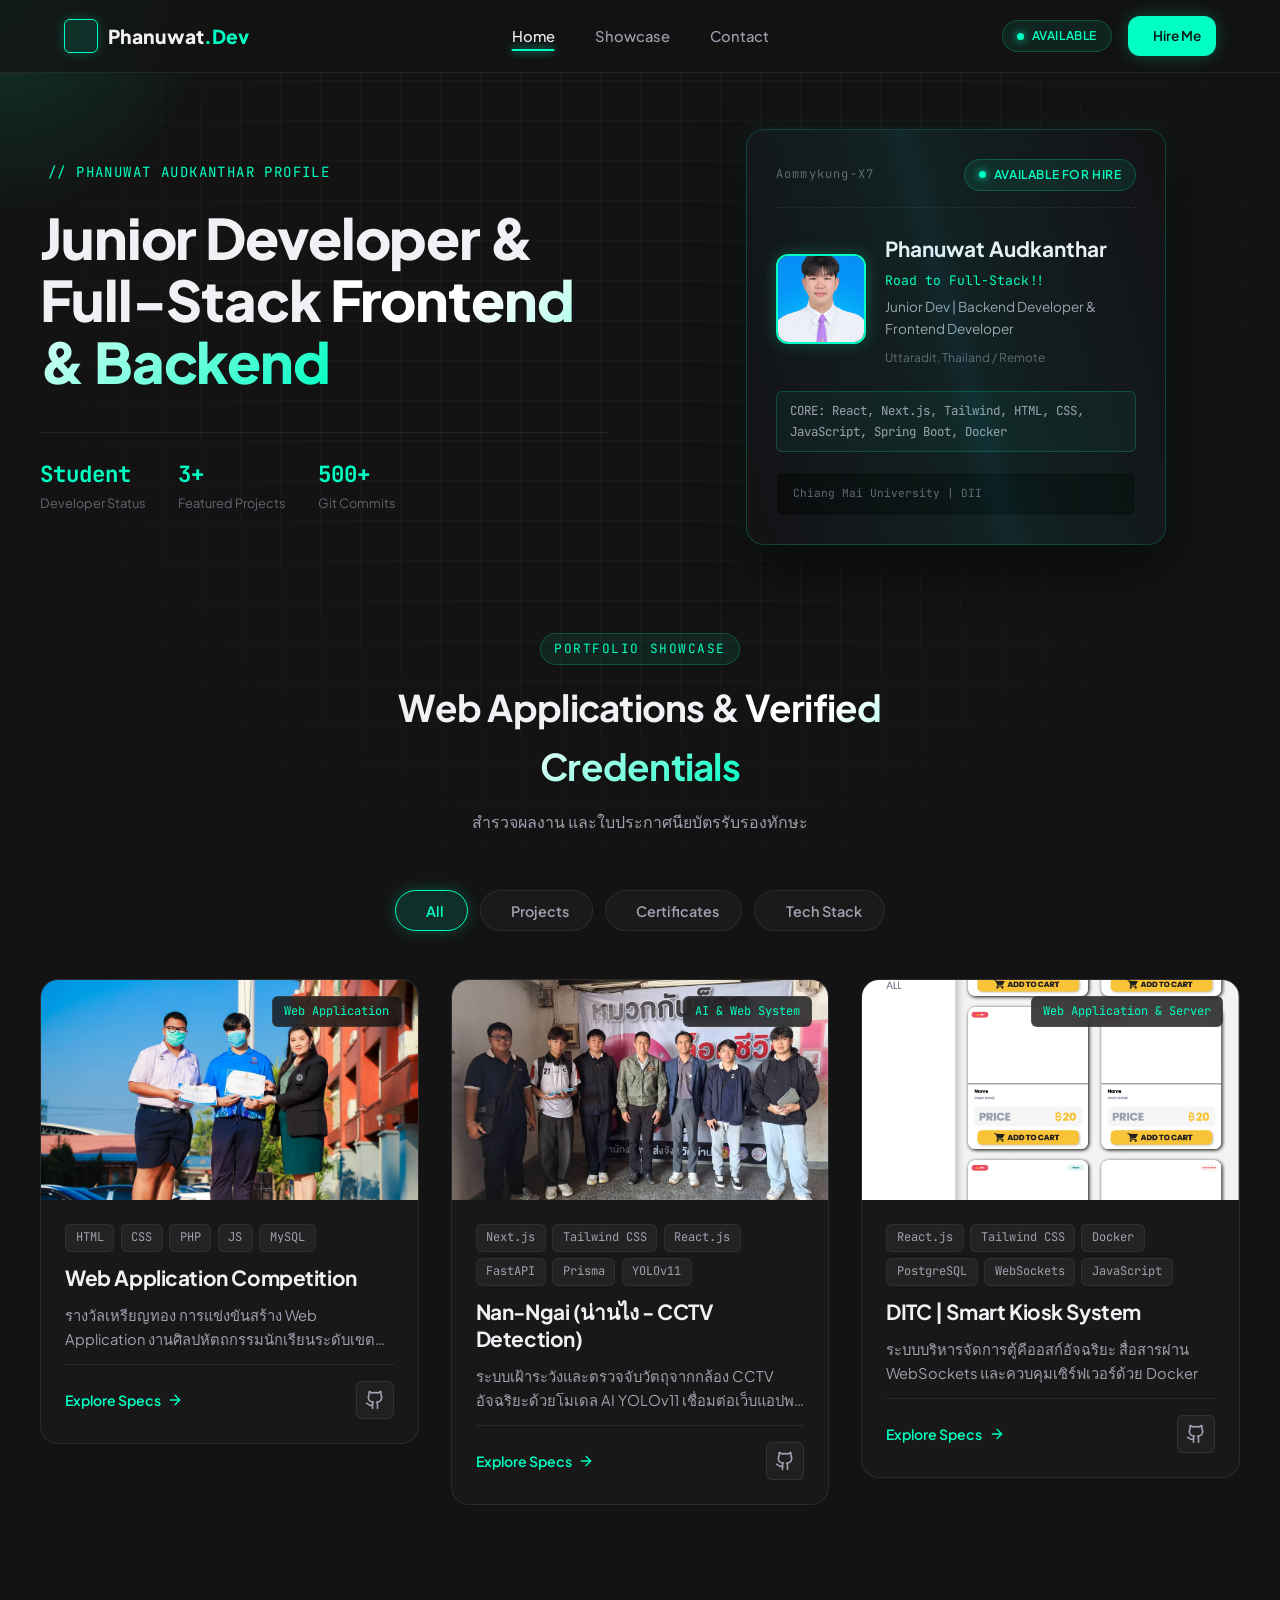
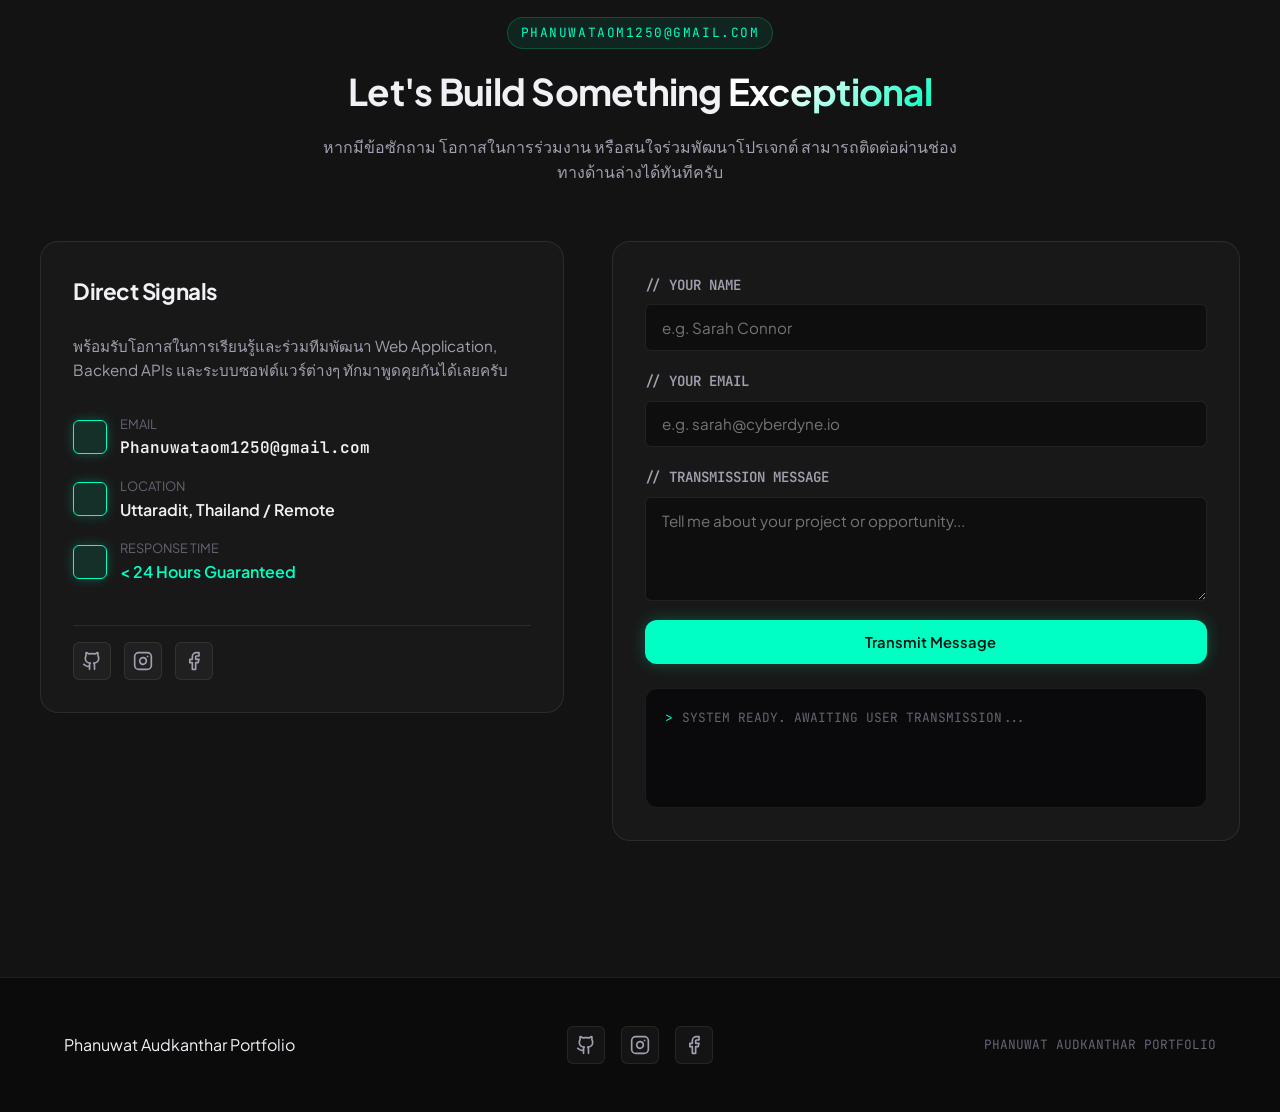
==== commit 04c062e0: "Update: profile Aom , Portfolio" ====
--- a/portfolio/Aom/index.html
+++ b/portfolio/Aom/index.html
@@ -4,9 +4,9 @@
 <head>
   <meta charset="UTF-8">
   <meta name="viewport" content="width=device-width, initial-scale=1.0">
-  <title>Alex Vance | Cyber-Linear Developer Portfolio</title>
+  <title>Phanuwat Audkanthar | Developer Portfolio</title>
   <meta name="description"
-    content="High-fidelity Cyber-Linear developer portfolio featuring dark mode aesthetics, interactive 3D profile ID card, tech stack grid, and project showcase.">
+    content="Developer Portfolio of Phanuwat Audkanthar (Aom) - Junior Full-Stack Developer featuring projects showcase, tech stack grid, and verified credentials.">
 
   <!-- Google Fonts: Plus Jakarta Sans & JetBrains Mono -->
   <link rel="preconnect" href="https://fonts.googleapis.com">
@@ -34,7 +34,7 @@
         <div class="brand-symbol">
           <i data-lucide="terminal"></i>
         </div>
-        <span>Alex<span class="cyan-text">.Dev</span></span>
+        <span>Phanuwat<span class="cyan-text">.Dev</span></span>
       </a>
 
       <ul class="nav-links">
@@ -237,9 +237,15 @@
 
           <div
             style="margin-top: 1rem; padding-top: 1rem; border-top: 1px solid var(--border-subtle); display: flex; gap: 0.8rem;">
-            <a href="https://github.com" target="_blank" class="social-icon-btn"><i data-lucide="github"></i></a>
-            <a href="https://linkedin.com" target="_blank" class="social-icon-btn"><i data-lucide="linkedin"></i></a>
-            <a href="https://twitter.com" target="_blank" class="social-icon-btn"><i data-lucide="twitter"></i></a>
+            <a href="https://github.com/Aommykung1250-X7" target="_blank" class="social-icon-btn" title="GitHub">
+              <svg xmlns="http://www.w3.org/2000/svg" width="20" height="20" viewBox="0 0 24 24" fill="none" stroke="currentColor" stroke-width="2" stroke-linecap="round" stroke-linejoin="round"><path d="M15 22v-4a4.8 4.8 0 0 0-1-3.5c3 0 6-2 6-5.5.08-1.25-.27-2.48-1-3.5.28-1.15.28-2.35 0-3.5 0 0-1 0-3 1.5-2.64-.5-5.36-.5-8 0C6 2 5 2 5 2c-.3 1.15-.3 2.35 0 3.5A5.403 5.403 0 0 0 4 9c0 3.5 3 5.5 6 5.5-.39.49-.68 1.05-.85 1.65-.17.6-.22 1.23-.15 1.85v4"></path><path d="M9 18c-4.51 2-5-2-7-2"></path></svg>
+            </a>
+            <a href="https://www.instagram.com/saimon_.am/" target="_blank" class="social-icon-btn" title="Instagram">
+              <svg xmlns="http://www.w3.org/2000/svg" width="20" height="20" viewBox="0 0 24 24" fill="none" stroke="currentColor" stroke-width="2" stroke-linecap="round" stroke-linejoin="round"><rect width="20" height="20" x="2" y="2" rx="5" ry="5"></rect><path d="M16 11.37A4 4 0 1 1 12.63 8 4 4 0 0 1 16 11.37z"></path><line x1="17.5" x2="17.51" y1="6.5" y2="6.5"></line></svg>
+            </a>
+            <a href="https://www.facebook.com/AoMYKuNgG/" target="_blank" class="social-icon-btn" title="Facebook">
+              <svg xmlns="http://www.w3.org/2000/svg" width="20" height="20" viewBox="0 0 24 24" fill="none" stroke="currentColor" stroke-width="2" stroke-linecap="round" stroke-linejoin="round"><path d="M18 2h-3a5 5 0 0 0-5 5v3H7v4h3v8h4v-8h3l1-4h-4V7a1 1 0 0 1 1-1h3z"></path></svg>
+            </a>
           </div>
         </div>
 
@@ -369,20 +375,25 @@
       <div style="display: flex; align-items: center; gap: 0.8rem;">
         <div class="brand-symbol"><i data-lucide="terminal"></i></div>
         <div>
-          <div style="font-weight: 700;">Alex Vance Portfolio</div>
-          <div class="font-mono" style="font-size: 0.75rem; color: var(--text-muted);">CYBER-LINEAR DESIGN SYSTEM
-            #131313 / #00FFC2</div>
+          <div style="font-weight: 700;">Phanuwat Audkanthar Portfolio</div>
+          <div class="font-mono" style="font-size: 0.75rem; color: var(--text-muted);">FULL-STACK DEVELOPER PORTFOLIO</div>
         </div>
       </div>
 
       <div class="social-links">
-        <a href="https://github.com" target="_blank" class="social-icon-btn"><i data-lucide="github"></i></a>
-        <a href="https://linkedin.com" target="_blank" class="social-icon-btn"><i data-lucide="linkedin"></i></a>
-        <a href="https://twitter.com" target="_blank" class="social-icon-btn"><i data-lucide="twitter"></i></a>
+        <a href="https://github.com/Aommykung1250-X7" target="_blank" class="social-icon-btn" title="GitHub">
+          <svg xmlns="http://www.w3.org/2000/svg" width="20" height="20" viewBox="0 0 24 24" fill="none" stroke="currentColor" stroke-width="2" stroke-linecap="round" stroke-linejoin="round"><path d="M15 22v-4a4.8 4.8 0 0 0-1-3.5c3 0 6-2 6-5.5.08-1.25-.27-2.48-1-3.5.28-1.15.28-2.35 0-3.5 0 0-1 0-3 1.5-2.64-.5-5.36-.5-8 0C6 2 5 2 5 2c-.3 1.15-.3 2.35 0 3.5A5.403 5.403 0 0 0 4 9c0 3.5 3 5.5 6 5.5-.39.49-.68 1.05-.85 1.65-.17.6-.22 1.23-.15 1.85v4"></path><path d="M9 18c-4.51 2-5-2-7-2"></path></svg>
+        </a>
+        <a href="https://www.instagram.com/saimon_.am/" target="_blank" class="social-icon-btn" title="Instagram">
+          <svg xmlns="http://www.w3.org/2000/svg" width="20" height="20" viewBox="0 0 24 24" fill="none" stroke="currentColor" stroke-width="2" stroke-linecap="round" stroke-linejoin="round"><rect width="20" height="20" x="2" y="2" rx="5" ry="5"></rect><path d="M16 11.37A4 4 0 1 1 12.63 8 4 4 0 0 1 16 11.37z"></path><line x1="17.5" x2="17.51" y1="6.5" y2="6.5"></line></svg>
+        </a>
+        <a href="https://www.facebook.com/AoMYKuNgG/" target="_blank" class="social-icon-btn" title="Facebook">
+          <svg xmlns="http://www.w3.org/2000/svg" width="20" height="20" viewBox="0 0 24 24" fill="none" stroke="currentColor" stroke-width="2" stroke-linecap="round" stroke-linejoin="round"><path d="M18 2h-3a5 5 0 0 0-5 5v3H7v4h3v8h4v-8h3l1-4h-4V7a1 1 0 0 1 1-1h3z"></path></svg>
+        </a>
       </div>
 
       <div class="font-mono" style="font-size: 0.8rem; color: var(--text-muted);">
-        &copy; 2026 Alex.Dev. All rights reserved.
+        &copy; 2026 Phanuwat Audkanthar. All rights reserved.
       </div>
     </div>
   </footer>
--- a/portfolio/Aom/styles.css
+++ b/portfolio/Aom/styles.css
@@ -1344,6 +1344,18 @@
   transition: all var(--transition-fast);
 }
 
+.social-icon-btn svg,
+.social-icon-btn i {
+  width: 20px;
+  height: 20px;
+  display: block;
+  stroke: currentColor;
+  fill: none;
+  stroke-width: 2;
+  stroke-linecap: round;
+  stroke-linejoin: round;
+}
+
 .social-icon-btn:hover {
   color: var(--accent-cyan);
   border-color: var(--accent-cyan-subtle);
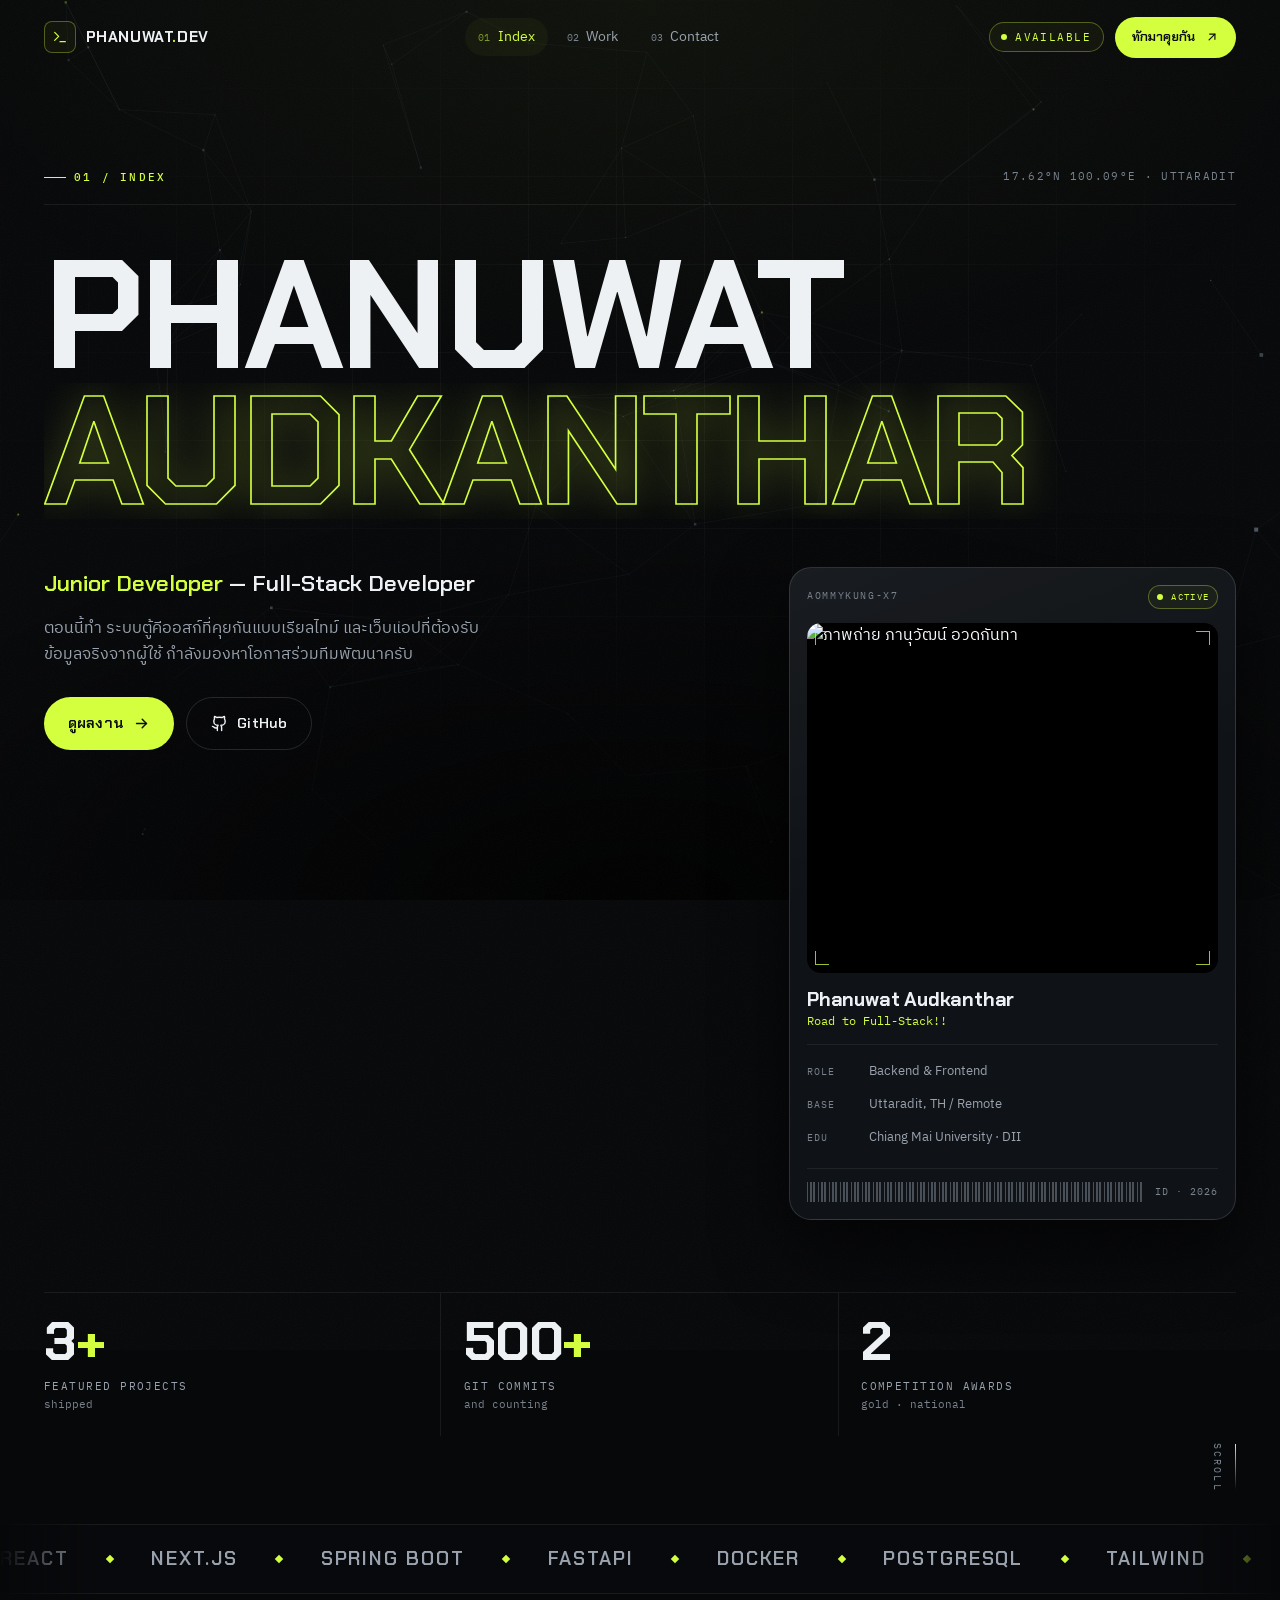
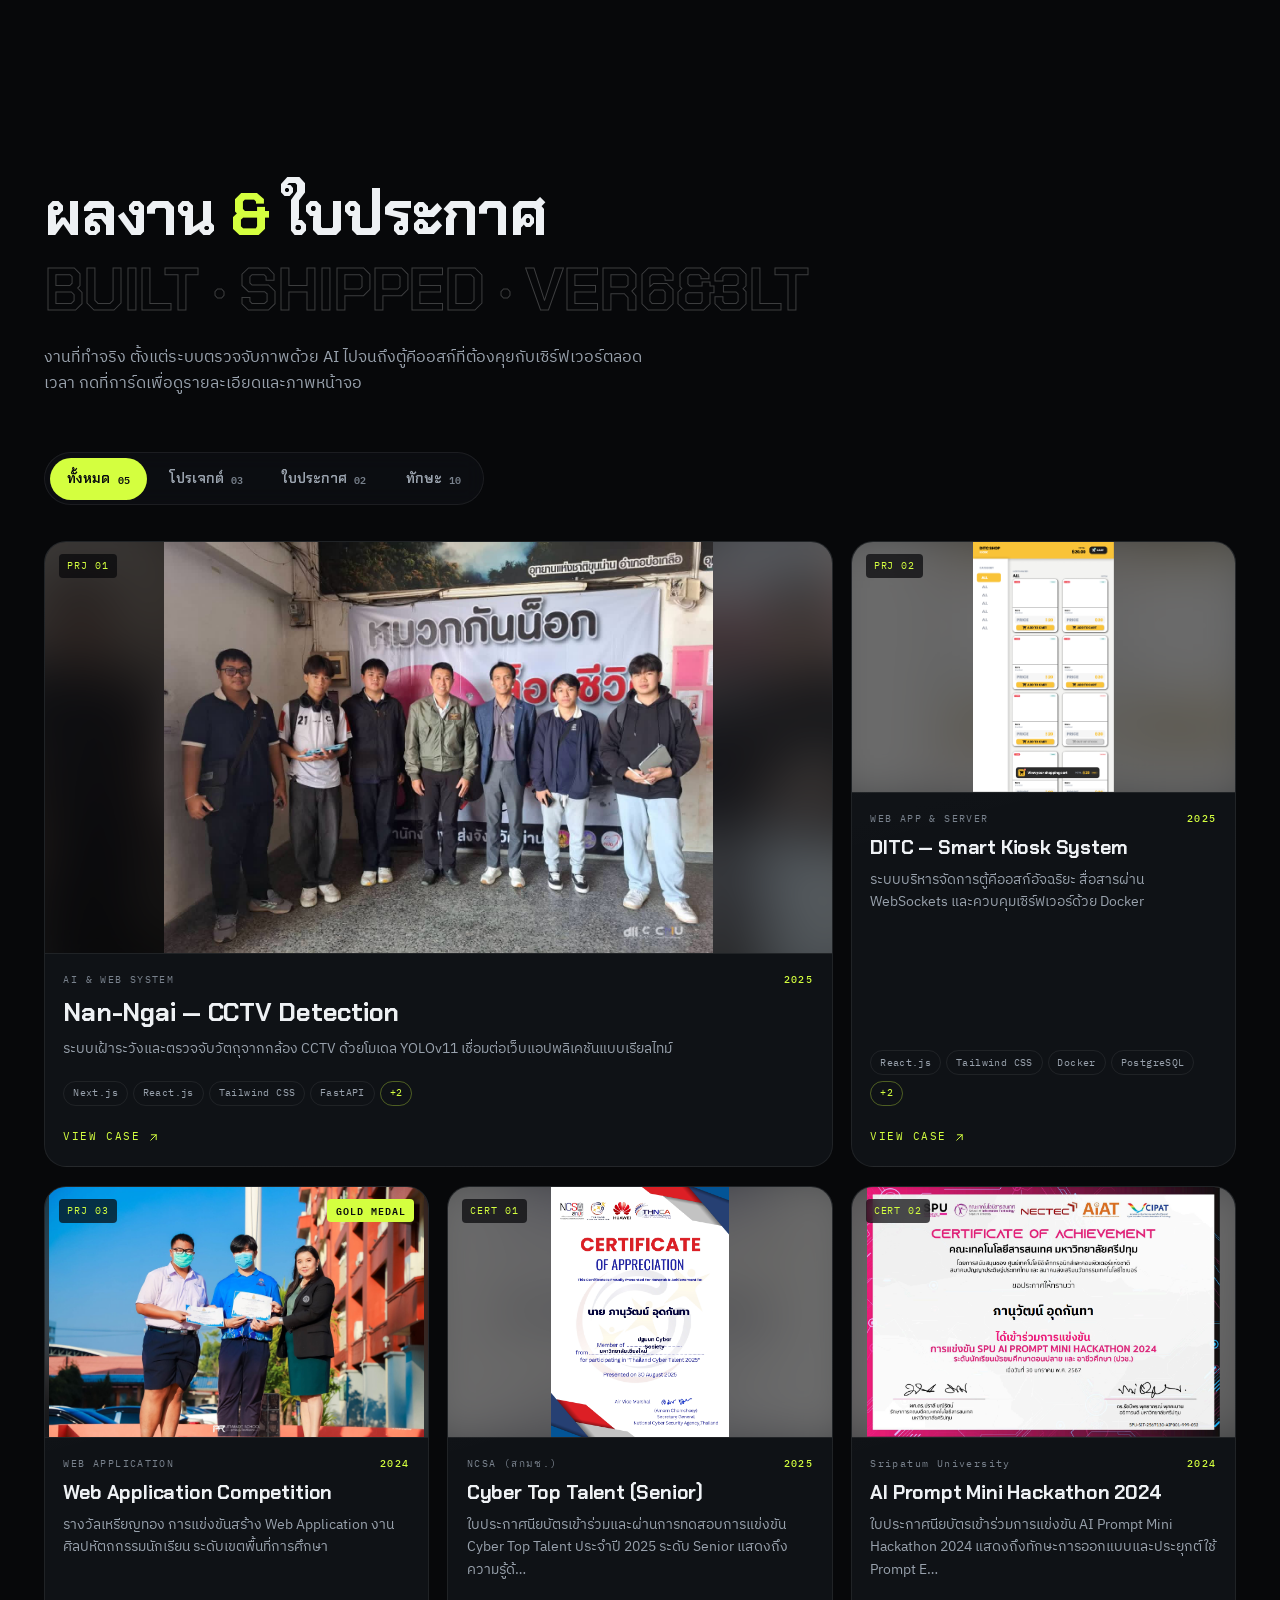
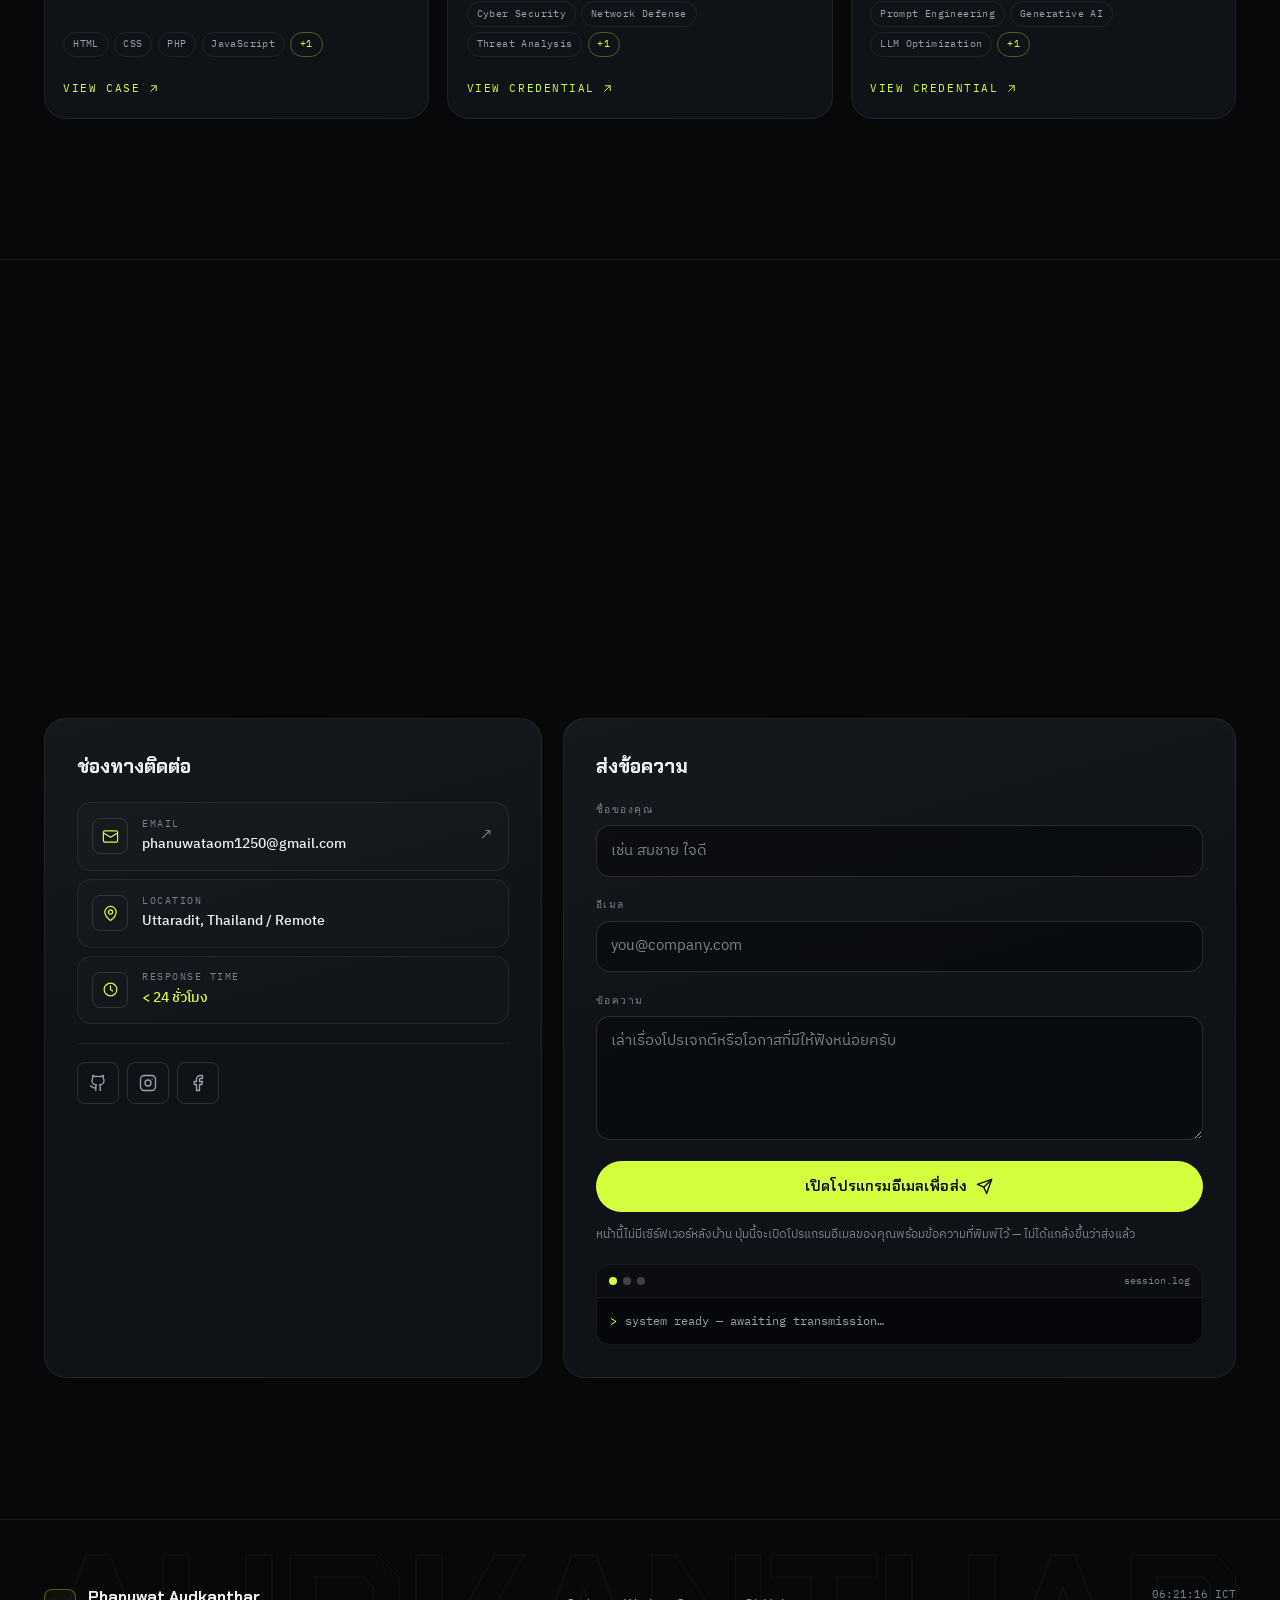
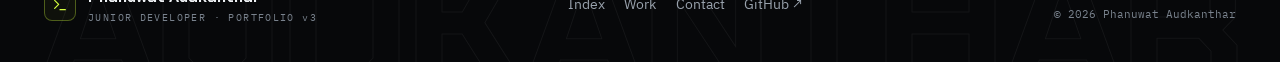
==== commit 4dd427e7: "Update Profile , port" ====
--- a/portfolio/Aom/index.html
+++ b/portfolio/Aom/index.html
@@ -1,280 +1,377 @@
 <!DOCTYPE html>
-<html lang="en">
+<html lang="th">
 
 <head>
   <meta charset="UTF-8">
   <meta name="viewport" content="width=device-width, initial-scale=1.0">
-  <title>Phanuwat Audkanthar | Developer Portfolio</title>
+  <meta name="theme-color" content="#07080A">
+  <title>Phanuwat Audkanthar — Junior Developer</title>
   <meta name="description"
-    content="Developer Portfolio of Phanuwat Audkanthar (Aom) - Junior Full-Stack Developer featuring projects showcase, tech stack grid, and verified credentials.">
-
-  <!-- Google Fonts: Plus Jakarta Sans & JetBrains Mono -->
+    content="พอร์ตโฟลิโอของ ภานุวัฒน์ อวดกันทา (Aom) — Junior Developer สาย Backend &amp; Frontend รวมผลงาน ใบประกาศนียบัตร และทักษะที่ใช้จริง">
+
   <link rel="preconnect" href="https://fonts.googleapis.com">
   <link rel="preconnect" href="https://fonts.gstatic.com" crossorigin>
-  <link
-    href="https://fonts.googleapis.com/css2?family=JetBrains+Mono:wght@400;600;700&family=Plus+Jakarta+Sans:wght@400;500;600;700;800&display=swap"
-    rel="stylesheet">
-
-  <!-- Lucide Icons -->
-  <script src="https://unpkg.com/lucide@latest"></script>
-
-  <!-- CSS Stylesheet -->
+  <link rel="stylesheet"
+    href="https://fonts.googleapis.com/css2?family=Chakra+Petch:wght@500;600;700&family=IBM+Plex+Mono:wght@400;500;600&family=IBM+Plex+Sans+Thai:wght@300;400;500;600&display=swap">
+
   <link rel="stylesheet" href="styles.css">
 </head>
 
 <body>
-  <!-- Cyber Background Grid & Cursor Spotlight Glow -->
-  <div class="cyber-bg-grid"></div>
-  <div class="cursor-glow" id="cursorGlow"></div>
-
-  <!-- Sticky Navbar -->
-  <header class="navbar" id="navbar">
-    <div class="container nav-container">
-      <a href="#home" class="brand-logo">
-        <div class="brand-symbol">
-          <i data-lucide="terminal"></i>
-        </div>
-        <span>Phanuwat<span class="cyan-text">.Dev</span></span>
+  <a class="skip-link" href="#main">ข้ามไปยังเนื้อหาหลัก</a>
+
+  <!-- ══ BOOT / PRELOADER ══════════════════════════════════════════════ -->
+  <div class="boot" id="boot" aria-hidden="true">
+    <div class="boot__inner">
+      <div class="boot__label">INITIALISING DEPTH FIELD</div>
+      <div class="boot__bar"><span class="boot__fill" id="bootFill"></span></div>
+      <div class="boot__meta">
+        <span id="bootStream">allocating particles</span>
+        <span class="boot__pct" id="bootPct">000</span>
+      </div>
+    </div>
+    <button class="boot__skip" id="bootSkip" type="button">SKIP →</button>
+  </div>
+
+  <!-- ══ AMBIENT LAYERS ════════════════════════════════════════════════ -->
+  <canvas class="depth-canvas" id="depthCanvas" aria-hidden="true"></canvas>
+  <div class="layer-grid" aria-hidden="true"></div>
+  <div class="layer-vignette" aria-hidden="true"></div>
+  <div class="layer-grain" aria-hidden="true"></div>
+
+  <div class="cursor" id="cursor" aria-hidden="true">
+    <div class="cursor__dot"></div>
+    <div class="cursor__ring"><span class="cursor__label" id="cursorLabel"></span></div>
+  </div>
+
+  <div class="scroll-progress" id="scrollProgress" aria-hidden="true"></div>
+
+  <!-- ══ NAV ═══════════════════════════════════════════════════════════ -->
+  <header class="nav" id="nav">
+    <div class="shell nav__inner">
+      <a class="brand" href="#home">
+        <span class="brand__mark" aria-hidden="true">
+          <svg viewBox="0 0 24 24" fill="none" stroke="currentColor" stroke-width="1.8" stroke-linecap="round"
+            stroke-linejoin="round">
+            <polyline points="4 17 10 11 4 5" />
+            <line x1="12" y1="19" x2="20" y2="19" />
+          </svg>
+        </span>
+        <span class="brand__text">PHANUWAT<span class="brand__dot">.</span>DEV</span>
       </a>
 
-      <ul class="nav-links">
-        <li><a href="#home" class="nav-link active">Home</a></li>
-        <li><a href="#showcase" class="nav-link">Showcase</a></li>
-        <li><a href="#contact" class="nav-link">Contact</a></li>
-      </ul>
-
-      <div class="nav-actions">
-        <div class="status-pill">
-          <span class="status-dot"></span>
-          <span>Available</span>
-        </div>
-        <a href="#contact" class="btn btn-primary btn-sm">
-          <i data-lucide="zap"></i> Hire Me
+      <nav class="nav__links" aria-label="เมนูหลัก">
+        <a href="#home" class="nav__link is-active" data-nav="home"><span>01</span>Index</a>
+        <a href="#work" class="nav__link" data-nav="work"><span>02</span>Work</a>
+        <a href="#contact" class="nav__link" data-nav="contact"><span>03</span>Contact</a>
+      </nav>
+
+      <div class="nav__side">
+        <span class="status">
+          <span class="status__dot" aria-hidden="true"></span>
+          <span class="status__text">AVAILABLE</span>
+        </span>
+        <a href="#contact" class="btn btn--solid btn--sm magnetic">
+          <span>ทักมาคุยกัน</span>
+          <svg viewBox="0 0 24 24" fill="none" stroke="currentColor" stroke-width="2" stroke-linecap="round"
+            stroke-linejoin="round" aria-hidden="true">
+            <path d="M7 17 17 7" />
+            <path d="M8 7h9v9" />
+          </svg>
         </a>
+        <button class="nav__burger" id="navBurger" type="button" aria-label="เปิดเมนู" aria-expanded="false">
+          <span></span><span></span>
+        </button>
       </div>
     </div>
   </header>
 
-  <main>
-    <!-- HERO SECTION -->
-    <section class="hero-section container" id="home">
-      <div class="hero-content">
-        <div class="hero-subtitle font-mono">
-          <i data-lucide="radio"></i> // CYBERNETIC DEVELOPER PROFILE
+  <!-- ══ SIDE RAIL ═════════════════════════════════════════════════════ -->
+  <aside class="rail" id="rail" aria-hidden="true">
+    <a href="#home" class="rail__item is-active" data-nav="home"><i></i><b>INDEX</b></a>
+    <a href="#work" class="rail__item" data-nav="work"><i></i><b>WORK</b></a>
+    <a href="#contact" class="rail__item" data-nav="contact"><i></i><b>CONTACT</b></a>
+  </aside>
+
+  <main id="main">
+
+    <!-- ══ HERO ════════════════════════════════════════════════════════ -->
+    <section class="hero" id="home" data-section="home">
+      <div class="shell">
+
+        <div class="hero__eyebrow reveal">
+          <span class="tag">01 / INDEX</span>
+          <span class="hero__coords" id="heroCoords">17.62°N 100.09°E · UTTARADIT</span>
         </div>
-        <h1 class="hero-title">
-          Engineering High-Performance <span class="gradient-text">Web Systems</span>
+
+        <h1 class="hero__name">
+          <span class="hero__line"><span class="hero__word" data-decode>PHANUWAT</span></span>
+          <span class="hero__line hero__line--outline">
+            <span class="hero__word" data-decode data-delay="120">AUDKANTHAR</span>
+          </span>
         </h1>
-        <!-- <p class="hero-description">
-          Architecting high-fidelity web applications, cloud infrastructure, and real-time interactive interfaces with
-          cyber-linear precision.
-        </p> -->
-
-        <!-- <div class="hero-actions" style="display: flex; gap: 1rem; flex-wrap: wrap;">
-          <a href="#contact" class="btn btn-primary">
-            <i data-lucide="message-square"></i> Start a Conversation
-          </a>
-          <button class="btn btn-secondary" id="openResumeBtn">
-            <i data-lucide="file-text"></i> Download Resume
-          </button>
-        </div> -->
-
-        <div class="hero-stats">
-          <div class="stat-item">
-            <span class="stat-value">6+</span>
-            <span class="stat-label">Years Experience</span>
+
+        <div class="hero__body">
+          <div class="hero__lead reveal">
+            <p class="hero__role">
+              <span class="mark">Junior Developer</span> — Full-Stack Developer
+            </p>
+            <p class="hero__desc">
+              ตอนนี้ทำ ระบบตู้คีออสก์ที่คุยกันแบบเรียลไทม์
+              และเว็บแอปที่ต้องรับข้อมูลจริงจากผู้ใช้ กำลังมองหาโอกาสร่วมทีมพัฒนาครับ
+            </p>
+            <div class="hero__cta">
+              <a href="#work" class="btn btn--solid magnetic">
+                <span>ดูผลงาน</span>
+                <svg viewBox="0 0 24 24" fill="none" stroke="currentColor" stroke-width="2" stroke-linecap="round"
+                  stroke-linejoin="round" aria-hidden="true">
+                  <path d="M5 12h14" />
+                  <path d="m13 6 6 6-6 6" />
+                </svg>
+              </a>
+              <a href="https://github.com/Aommykung1250-X7" target="_blank" rel="noopener"
+                class="btn btn--ghost magnetic">
+                <svg viewBox="0 0 24 24" fill="none" stroke="currentColor" stroke-width="2" stroke-linecap="round"
+                  stroke-linejoin="round" aria-hidden="true">
+                  <path
+                    d="M15 22v-4a4.8 4.8 0 0 0-1-3.5c3 0 6-2 6-5.5.08-1.25-.27-2.48-1-3.5.28-1.15.28-2.35 0-3.5 0 0-1 0-3 1.5-2.64-.5-5.36-.5-8 0C6 2 5 2 5 2c-.3 1.15-.3 2.35 0 3.5A5.4 5.4 0 0 0 4 9c0 3.5 3 5.5 6 5.5-.39.49-.68 1.05-.85 1.65-.17.6-.22 1.23-.15 1.85v4" />
+                  <path d="M9 18c-4.51 2-5-2-7-2" />
+                </svg>
+                <span>GitHub</span>
+              </a>
+            </div>
           </div>
-          <div class="stat-item">
-            <span class="stat-value">34+</span>
-            <span class="stat-label">Projects Shipped</span>
-          </div>
-          <div class="stat-item">
-            <span class="stat-value">12.4k</span>
-            <span class="stat-label">Git Commits</span>
+
+          <!-- ID SPEC PANEL -->
+          <div class="idcard-wrap reveal" data-delay="120">
+            <article class="idcard" id="idcard" data-cursor="ขยับดูสิ">
+              <div class="idcard__glare" aria-hidden="true"></div>
+              <div class="idcard__head">
+                <span class="idcard__code">AOMMYKUNG-X7</span>
+                <span class="status status--xs">
+                  <span class="status__dot" aria-hidden="true"></span>
+                  <span class="status__text">ACTIVE</span>
+                </span>
+              </div>
+
+              <div class="idcard__photo">
+                <img src="assets/profile.png" alt="ภาพถ่าย ภานุวัฒน์ อวดกันทา" width="480" height="480" loading="eager">
+                <span class="idcard__scan" aria-hidden="true"></span>
+                <span class="idcard__corner idcard__corner--tl" aria-hidden="true"></span>
+                <span class="idcard__corner idcard__corner--tr" aria-hidden="true"></span>
+                <span class="idcard__corner idcard__corner--bl" aria-hidden="true"></span>
+                <span class="idcard__corner idcard__corner--br" aria-hidden="true"></span>
+              </div>
+
+              <div class="idcard__id">
+                <div class="idcard__name">Phanuwat&nbsp;Audkanthar</div>
+                <div class="idcard__handle">Road to Full-Stack!!</div>
+              </div>
+
+              <dl class="idcard__rows">
+                <div class="idcard__row">
+                  <dt>ROLE</dt>
+                  <dd>Backend &amp; Frontend</dd>
+                </div>
+                <div class="idcard__row">
+                  <dt>BASE</dt>
+                  <dd>Uttaradit, TH / Remote</dd>
+                </div>
+                <div class="idcard__row">
+                  <dt>EDU</dt>
+                  <dd>Chiang Mai University · DII</dd>
+                </div>
+              </dl>
+
+              <div class="idcard__foot">
+                <span class="barcode" aria-hidden="true"></span>
+                <span class="idcard__serial">ID · 2026</span>
+              </div>
+            </article>
           </div>
         </div>
-      </div>
-
-      <!-- 3D CYBER ID CARD GRAPHIC -->
-      <div class="hero-id-card-wrapper">
-        <div class="cyber-id-card" id="cyberIdCard">
-          <div class="id-card-header">
-            <div style="display: flex; align-items: center; gap: 0.6rem;">
-              <!-- <div class="id-chip-graphic"></div> -->
-              <span class="id-card-code"></span>
-            </div>
-            <div class="status-pill">
-              <span class="status-dot"></span> ACTIVE HIRE
+
+        <div class="stats" id="stats"></div>
+      </div>
+
+      <a class="scroll-cue" href="#work" aria-label="เลื่อนลง">
+        <span class="scroll-cue__line" aria-hidden="true"></span>
+        <span class="scroll-cue__text">SCROLL</span>
+      </a>
+    </section>
+
+    <!-- ══ MARQUEE ═════════════════════════════════════════════════════ -->
+    <div class="marquee" aria-hidden="true">
+      <div class="marquee__track" id="marqueeTrack"></div>
+    </div>
+
+    <!-- ══ WORK ════════════════════════════════════════════════════════ -->
+    <section class="section" id="work" data-section="work">
+      <div class="shell">
+        <header class="s-head">
+          <span class="tag reveal">02 / SELECTED WORK</span>
+          <h2 class="s-title reveal" data-delay="60">
+            ผลงาน<span class="mark"> &amp; </span>ใบประกาศ<br>
+            <span class="s-title__alt" data-decode data-decode-scroll>BUILT · SHIPPED · VERIFIED</span>
+          </h2>
+          <p class="s-desc reveal" data-delay="120">
+            งานที่ทำจริง ตั้งแต่ระบบตรวจจับภาพด้วย AI ไปจนถึงตู้คีออสก์ที่ต้องคุยกับเซิร์ฟเวอร์ตลอดเวลา
+            กดที่การ์ดเพื่อดูรายละเอียดและภาพหน้าจอ
+          </p>
+        </header>
+
+        <div class="tabs" id="tabs" role="tablist" aria-label="ตัวกรองผลงาน">
+          <span class="tabs__pill" id="tabsPill" aria-hidden="true"></span>
+          <button class="tab is-active" role="tab" aria-selected="true" data-tab="all">ทั้งหมด<i>05</i></button>
+          <button class="tab" role="tab" aria-selected="false" data-tab="projects">โปรเจกต์<i>03</i></button>
+          <button class="tab" role="tab" aria-selected="false" data-tab="certificates">ใบประกาศ<i>02</i></button>
+          <button class="tab" role="tab" aria-selected="false" data-tab="stack">ทักษะ<i>10</i></button>
+        </div>
+
+        <div class="grid" id="grid" role="region" aria-live="polite"></div>
+      </div>
+    </section>
+
+    <!-- ══ CONTACT ═════════════════════════════════════════════════════ -->
+    <section class="section section--contact" id="contact" data-section="contact">
+      <div class="shell">
+        <header class="s-head">
+          <span class="tag reveal">03 / CONTACT</span>
+          <h2 class="s-title reveal" data-delay="60">
+            มีโปรเจกต์อยู่ในใจ<span class="mark">?</span><br>
+            <span class="s-title__alt" data-decode data-decode-scroll>LET'S BUILD IT</span>
+          </h2>
+          <p class="s-desc reveal" data-delay="120">
+            พร้อมรับโอกาสร่วมทีมพัฒนา Web Application, Backend API และระบบซอฟต์แวร์
+            ทักมาคุยกันได้เลยครับ ตอบกลับภายใน 24 ชั่วโมง
+          </p>
+        </header>
+
+        <div class="contact">
+          <!-- channels -->
+          <div class="panel panel--channels reveal">
+            <h3 class="panel__title">ช่องทางติดต่อ</h3>
+
+            <ul class="channels">
+              <li>
+                <a class="channel" href="mailto:phanuwataom1250@gmail.com">
+                  <span class="channel__icon" aria-hidden="true">
+                    <svg viewBox="0 0 24 24" fill="none" stroke="currentColor" stroke-width="1.7" stroke-linecap="round"
+                      stroke-linejoin="round">
+                      <rect x="2" y="4" width="20" height="16" rx="2" />
+                      <path d="m22 7-10 6L2 7" />
+                    </svg>
+                  </span>
+                  <span class="channel__body">
+                    <span class="channel__k">EMAIL</span>
+                    <span class="channel__v">phanuwataom1250@gmail.com</span>
+                  </span>
+                  <span class="channel__go" aria-hidden="true">↗</span>
+                </a>
+              </li>
+              <li>
+                <div class="channel channel--static">
+                  <span class="channel__icon" aria-hidden="true">
+                    <svg viewBox="0 0 24 24" fill="none" stroke="currentColor" stroke-width="1.7" stroke-linecap="round"
+                      stroke-linejoin="round">
+                      <path d="M20 10c0 6-8 12-8 12s-8-6-8-12a8 8 0 0 1 16 0Z" />
+                      <circle cx="12" cy="10" r="3" />
+                    </svg>
+                  </span>
+                  <span class="channel__body">
+                    <span class="channel__k">LOCATION</span>
+                    <span class="channel__v">Uttaradit, Thailand / Remote</span>
+                  </span>
+                </div>
+              </li>
+              <li>
+                <div class="channel channel--static">
+                  <span class="channel__icon" aria-hidden="true">
+                    <svg viewBox="0 0 24 24" fill="none" stroke="currentColor" stroke-width="1.7" stroke-linecap="round"
+                      stroke-linejoin="round">
+                      <circle cx="12" cy="12" r="9" />
+                      <path d="M12 7v5l3 2" />
+                    </svg>
+                  </span>
+                  <span class="channel__body">
+                    <span class="channel__k">RESPONSE TIME</span>
+                    <span class="channel__v channel__v--accent">&lt; 24 ชั่วโมง</span>
+                  </span>
+                </div>
+              </li>
+            </ul>
+
+            <div class="socials">
+              <a href="https://github.com/Aommykung1250-X7" target="_blank" rel="noopener" class="social magnetic"
+                aria-label="GitHub">
+                <svg viewBox="0 0 24 24" fill="none" stroke="currentColor" stroke-width="1.8" stroke-linecap="round"
+                  stroke-linejoin="round">
+                  <path
+                    d="M15 22v-4a4.8 4.8 0 0 0-1-3.5c3 0 6-2 6-5.5.08-1.25-.27-2.48-1-3.5.28-1.15.28-2.35 0-3.5 0 0-1 0-3 1.5-2.64-.5-5.36-.5-8 0C6 2 5 2 5 2c-.3 1.15-.3 2.35 0 3.5A5.4 5.4 0 0 0 4 9c0 3.5 3 5.5 6 5.5-.39.49-.68 1.05-.85 1.65-.17.6-.22 1.23-.15 1.85v4" />
+                  <path d="M9 18c-4.51 2-5-2-7-2" />
+                </svg>
+              </a>
+              <a href="https://www.instagram.com/saimon_.am/" target="_blank" rel="noopener" class="social magnetic"
+                aria-label="Instagram">
+                <svg viewBox="0 0 24 24" fill="none" stroke="currentColor" stroke-width="1.8" stroke-linecap="round"
+                  stroke-linejoin="round">
+                  <rect x="2" y="2" width="20" height="20" rx="5" />
+                  <circle cx="12" cy="12" r="4" />
+                  <line x1="17.5" y1="6.5" x2="17.51" y2="6.5" />
+                </svg>
+              </a>
+              <a href="https://www.facebook.com/AoMYKuNgG/" target="_blank" rel="noopener" class="social magnetic"
+                aria-label="Facebook">
+                <svg viewBox="0 0 24 24" fill="none" stroke="currentColor" stroke-width="1.8" stroke-linecap="round"
+                  stroke-linejoin="round">
+                  <path d="M18 2h-3a5 5 0 0 0-5 5v3H7v4h3v8h4v-8h3l1-4h-4V7a1 1 0 0 1 1-1h3z" />
+                </svg>
+              </a>
             </div>
           </div>
 
-          <div class="id-card-body">
-            <div class="id-avatar-box">
-              <img src="assets/profile.JPG" alt="Phanuwat Audkanthar Developer Avatar" class="id-avatar-img">
-            </div>
-            <div class="id-details">
-              <div class="id-name">Alex Vance</div>
-              <div class="id-handle font-mono">@alex.dev</div>
-              <div class="id-role">Senior Full-Stack Engineer</div>
-              <div style="font-size: 0.75rem; color: var(--text-muted); margin-top: 0.2rem;">
-                <i data-lucide="map-pin" style="width: 12px; height: 12px; display: inline;"></i> San Francisco / Remote
-              </div>
-            </div>
-          </div>
-
-          <div
-            style="margin-bottom: 1.2rem; background: rgba(0,255,194,0.04); border: 1px solid var(--border-cyan-subtle); padding: 0.6rem 0.8rem; border-radius: var(--radius-sm); font-size: 0.78rem; font-family: var(--font-mono); color: var(--text-secondary);">
-            <i data-lucide="cpu"
-              style="width: 14px; height: 14px; vertical-align: middle; color: var(--accent-cyan);"></i>
-
-          </div>
-
-          <div class="id-card-footer">
-            <span class="font-mono" style="font-size: 0.7rem; color: var(--text-muted);">Chiang Mai University |
-              DII</span>
-          </div>
-        </div>
-      </div>
-    </section>
-
-    <!-- SHOWCASE SECTION -->
-    <section class="section container" id="showcase">
-      <div class="section-header">
-        <span class="section-tag font-mono"><i data-lucide="grid"></i> PORTFOLIO SHOWCASE</span>
-        <h2 class="section-title">Architectural Engineering & <span class="gradient-text">Shipped Systems</span></h2>
-        <p class="section-desc">Explore full-stack platforms, high-performance vector search engines, and real-time
-          dashboard applications.</p>
-      </div>
-
-      <!-- Filter Navigation Tabs -->
-      <div class="tabs-container" id="showcaseTabs">
-        <button class="tab-btn active" data-tab="all">
-          <i data-lucide="layers"></i> All
-        </button>
-        <button class="tab-btn" data-tab="projects">
-          <i data-lucide="code"></i> Projects
-        </button>
-        <button class="tab-btn" data-tab="certificates">
-          <i data-lucide="award"></i> Certificates
-        </button>
-        <button class="tab-btn" data-tab="tech">
-          <i data-lucide="cpu"></i> Tech Stack
-        </button>
-      </div>
-
-      <!-- Dynamic Content Grid -->
-      <div class="projects-grid" id="showcaseGrid">
-        <!-- Injected via JavaScript -->
-      </div>
-    </section>
-
-    <!-- TECH STACK MATRIX SECTION -->
-    <!-- <section class="section container" id="tech">
-      <div class="section-header">
-        <span class="section-tag font-mono"><i data-lucide="cpu"></i> TECHNICAL PROFICIENCY</span>
-        <h2 class="section-title">Modern <span class="gradient-text">Tech Stack Grid</span></h2>
-        <p class="section-desc">Production-tested frameworks, state management tools, databases, and infrastructure technologies.</p>
-      </div>
-
-      <div class="tech-grid" id="techStackGrid"> -->
-    <!-- Injected via JavaScript -->
-    <!-- </div>
-    </section> -->
-
-    <!-- CERTIFICATES SECTION -->
-    <!-- <section class="section container" id="certificates">
-      <div class="section-header">
-        <span class="section-tag font-mono"><i data-lucide="award"></i> CREDENTIALS & BADGES</span>
-        <h2 class="section-title">Verified <span class="gradient-text">Certifications</span></h2>
-        <p class="section-desc">Industry certifications in cloud architecture, container orchestrations, and frontend deep dives.</p>
-      </div>
-
-      <div class="certs-grid" id="certificatesGrid"> -->
-    <!-- Injected via JavaScript -->
-    <!-- </div>
-    </section> -->
-
-    <!-- CONTACT SECTION ("Start a conversation") -->
-    <section class="section container" id="contact">
-      <div class="section-header">
-        <span class="section-tag font-mono"><i data-lucide="terminal"></i> START A CONVERSATION</span>
-        <h2 class="section-title">Let's Build Something <span class="gradient-text">Exceptional</span></h2>
-        <p class="section-desc">Have an upcoming project, engineering opportunity, or architectural inquiry? Drop a
-          message below.</p>
-      </div>
-
-      <div class="contact-grid">
-        <div class="contact-card">
-          <h3 style="font-size: 1.4rem;">Direct Signals</h3>
-          <p style="color: var(--text-secondary); font-size: 0.95rem;">
-            Whether you need a full-stack engineer for a production launch or architectural guidance on cloud
-            scalability, my inbox is open.
-          </p>
-
-          <div style="display: flex; flex-direction: column; gap: 1rem; margin-top: 0.5rem;">
-            <div style="display: flex; align-items: center; gap: 0.8rem;">
-              <div class="brand-symbol"><i data-lucide="mail"></i></div>
-              <div>
-                <div style="font-size: 0.8rem; color: var(--text-muted);">EMAIL</div>
-                <div style="font-weight: 600;" class="font-mono">Phanuwataom1250@gmail.com</div>
-              </div>
-            </div>
-            <div style="display: flex; align-items: center; gap: 0.8rem;">
-              <div class="brand-symbol"><i data-lucide="map-pin"></i></div>
-              <div>
-                <div style="font-size: 0.8rem; color: var(--text-muted);">LOCATION</div>
-                <div style="font-weight: 600;">Uttaradit, Thailand / Remote</div>
-              </div>
-            </div>
-            <div style="display: flex; align-items: center; gap: 0.8rem;">
-              <div class="brand-symbol"><i data-lucide="clock"></i></div>
-              <div>
-                <div style="font-size: 0.8rem; color: var(--text-muted);">RESPONSE TIME</div>
-                <div style="font-weight: 600;" class="cyan-text">&lt; 24 Hours Guaranteed</div>
-              </div>
-            </div>
-          </div>
-
-          <div
-            style="margin-top: 1rem; padding-top: 1rem; border-top: 1px solid var(--border-subtle); display: flex; gap: 0.8rem;">
-            <a href="https://github.com/Aommykung1250-X7" target="_blank" class="social-icon-btn" title="GitHub">
-              <svg xmlns="http://www.w3.org/2000/svg" width="20" height="20" viewBox="0 0 24 24" fill="none" stroke="currentColor" stroke-width="2" stroke-linecap="round" stroke-linejoin="round"><path d="M15 22v-4a4.8 4.8 0 0 0-1-3.5c3 0 6-2 6-5.5.08-1.25-.27-2.48-1-3.5.28-1.15.28-2.35 0-3.5 0 0-1 0-3 1.5-2.64-.5-5.36-.5-8 0C6 2 5 2 5 2c-.3 1.15-.3 2.35 0 3.5A5.403 5.403 0 0 0 4 9c0 3.5 3 5.5 6 5.5-.39.49-.68 1.05-.85 1.65-.17.6-.22 1.23-.15 1.85v4"></path><path d="M9 18c-4.51 2-5-2-7-2"></path></svg>
-            </a>
-            <a href="https://www.instagram.com/saimon_.am/" target="_blank" class="social-icon-btn" title="Instagram">
-              <svg xmlns="http://www.w3.org/2000/svg" width="20" height="20" viewBox="0 0 24 24" fill="none" stroke="currentColor" stroke-width="2" stroke-linecap="round" stroke-linejoin="round"><rect width="20" height="20" x="2" y="2" rx="5" ry="5"></rect><path d="M16 11.37A4 4 0 1 1 12.63 8 4 4 0 0 1 16 11.37z"></path><line x1="17.5" x2="17.51" y1="6.5" y2="6.5"></line></svg>
-            </a>
-            <a href="https://www.facebook.com/AoMYKuNgG/" target="_blank" class="social-icon-btn" title="Facebook">
-              <svg xmlns="http://www.w3.org/2000/svg" width="20" height="20" viewBox="0 0 24 24" fill="none" stroke="currentColor" stroke-width="2" stroke-linecap="round" stroke-linejoin="round"><path d="M18 2h-3a5 5 0 0 0-5 5v3H7v4h3v8h4v-8h3l1-4h-4V7a1 1 0 0 1 1-1h3z"></path></svg>
-            </a>
-          </div>
-        </div>
-
-        <div class="contact-card">
-          <form id="contactForm" style="display: flex; flex-direction: column; gap: 1.2rem;">
-            <div class="form-group">
-              <label class="form-label font-mono" for="senderName">// YOUR NAME</label>
-              <input type="text" id="senderName" class="form-input" placeholder="e.g. Sarah Connor" required>
-            </div>
-            <div class="form-group">
-              <label class="form-label font-mono" for="senderEmail">// YOUR EMAIL</label>
-              <input type="email" id="senderEmail" class="form-input" placeholder="e.g. sarah@cyberdyne.io" required>
-            </div>
-            <div class="form-group">
-              <label class="form-label font-mono" for="messageContent">// TRANSMISSION MESSAGE</label>
-              <textarea id="messageContent" class="form-textarea" rows="4"
-                placeholder="Tell me about your project or opportunity..." required></textarea>
-            </div>
-
-            <button type="submit" class="btn btn-primary" style="justify-content: center; width: 100%;">
-              <i data-lucide="send"></i> Transmit Message
-            </button>
-          </form>
-
-          <!-- Interactive Cyber Terminal Log Output -->
-          <div class="cyber-terminal-log" id="terminalLog">
-            <div class="log-line">
-              <span class="log-prompt">&gt;</span>
-              <span>SYSTEM READY. AWAITING USER TRANSMISSION...</span>
+          <!-- form -->
+          <div class="panel panel--form reveal" data-delay="90">
+            <h3 class="panel__title">ส่งข้อความ</h3>
+            <form id="contactForm" novalidate>
+              <div class="field">
+                <label for="fName">ชื่อของคุณ</label>
+                <input id="fName" name="name" type="text" placeholder="เช่น สมชาย ใจดี" autocomplete="name" required>
+                <span class="field__err" data-err-for="fName"></span>
+              </div>
+              <div class="field">
+                <label for="fEmail">อีเมล</label>
+                <input id="fEmail" name="email" type="email" placeholder="you@company.com" autocomplete="email"
+                  required>
+                <span class="field__err" data-err-for="fEmail"></span>
+              </div>
+              <div class="field">
+                <label for="fMsg">ข้อความ</label>
+                <textarea id="fMsg" name="message" rows="4"
+                  placeholder="เล่าเรื่องโปรเจกต์หรือโอกาสที่มีให้ฟังหน่อยครับ" required></textarea>
+                <span class="field__err" data-err-for="fMsg"></span>
+              </div>
+              <button type="submit" class="btn btn--solid btn--block magnetic">
+                <span>เปิดโปรแกรมอีเมลเพื่อส่ง</span>
+                <svg viewBox="0 0 24 24" fill="none" stroke="currentColor" stroke-width="2" stroke-linecap="round"
+                  stroke-linejoin="round" aria-hidden="true">
+                  <path d="M22 2 11 13" />
+                  <path d="M22 2l-7 20-4-9-9-4 20-7z" />
+                </svg>
+              </button>
+              <p class="form-note">
+                หน้านี้ไม่มีเซิร์ฟเวอร์หลังบ้าน ปุ่มนี้จะเปิดโปรแกรมอีเมลของคุณพร้อมข้อความที่พิมพ์ไว้
+                — ไม่ได้แกล้งขึ้นว่าส่งแล้ว
+              </p>
+            </form>
+
+            <div class="term" id="term" role="log" aria-live="polite">
+              <div class="term__bar" aria-hidden="true">
+                <i></i><i></i><i></i><span>session.log</span>
+              </div>
+              <div class="term__body" id="termBody">
+                <p class="term__line"><span>&gt;</span> system ready — awaiting transmission…</p>
+              </div>
             </div>
           </div>
         </div>
@@ -282,124 +379,53 @@
     </section>
   </main>
 
-  <!-- RESUME PREVIEW MODAL -->
-  <div class="modal-backdrop" id="resumeModal">
-    <div class="modal-container">
-      <button class="modal-close-btn" id="closeResumeBtn"><i data-lucide="arrow-left"></i></button>
-
-      <div
-        style="display: flex; align-items: center; justify-content: space-between; margin-bottom: 1.5rem; border-bottom: 1px solid var(--border-subtle); padding-bottom: 1rem;">
+  <!-- ══ FOOTER ════════════════════════════════════════════════════════ -->
+  <footer class="footer">
+    <div class="footer__word" aria-hidden="true">AUDKANTHAR</div>
+    <div class="shell footer__inner">
+      <div class="footer__brand">
+        <span class="brand__mark" aria-hidden="true">
+          <svg viewBox="0 0 24 24" fill="none" stroke="currentColor" stroke-width="1.8" stroke-linecap="round"
+            stroke-linejoin="round">
+            <polyline points="4 17 10 11 4 5" />
+            <line x1="12" y1="19" x2="20" y2="19" />
+          </svg>
+        </span>
         <div>
-          <h2 style="font-size: 1.5rem;">Alex Vance Resume Spec</h2>
-          <div class="font-mono" style="font-size: 0.8rem; color: var(--accent-cyan);">VERIFIED CERTIFIED DEVELOPER
-            SPECIFICATION</div>
+          <div class="footer__name">Phanuwat Audkanthar</div>
+          <div class="footer__sub">JUNIOR DEVELOPER · PORTFOLIO v3</div>
         </div>
-        <button class="btn btn-primary btn-sm" onclick="alert('Downloading Alex_Vance_Resume.pdf...')">
-          <i data-lucide="download"></i> Download PDF
-        </button>
-      </div>
-
-      <div style="display: flex; flex-direction: column; gap: 1.5rem;">
-        <div>
-          <h3 style="font-size: 1.1rem; color: var(--accent-cyan); margin-bottom: 0.5rem;" class="font-mono">//
-            EXECUTIVE SUMMARY</h3>
-          <p style="color: var(--text-secondary); font-size: 0.95rem;">
-            Senior Full-Stack & Cyber-Systems Engineer with 6+ years of experience engineering high-throughput
-            React/Next.js frontends, scalable Node.js/Python microservices, and automated cloud pipelines. Specialized
-            in glassmorphism UI design systems, real-time WebSocket telemetry, and vector databases.
-          </p>
-        </div>
-
-        <div>
-          <h3 style="font-size: 1.1rem; color: var(--accent-cyan); margin-bottom: 0.5rem;" class="font-mono">// WORK
-            EXPERIENCE</h3>
-
-          <div style="margin-bottom: 1rem;">
-            <div style="display: flex; justify-content: space-between; font-weight: 700;">
-              <span>Lead Frontend Architect @ CyberPulse Inc.</span>
-              <span class="font-mono" style="font-size: 0.85rem; color: var(--text-muted);">2023 - Present</span>
-            </div>
-            <p style="font-size: 0.88rem; color: var(--text-secondary); margin-top: 0.2rem;">
-              Led a team of 6 engineers rebuilding cloud telemetry dashboards, reducing render latency by 45% and
-              scaling to 150k monthly active users.
-            </p>
-          </div>
-
-          <div>
-            <div style="display: flex; justify-content: space-between; font-weight: 700;">
-              <span>Senior Full-Stack Engineer @ Synthetix Systems</span>
-              <span class="font-mono" style="font-size: 0.85rem; color: var(--text-muted);">2020 - 2023</span>
-            </div>
-            <p style="font-size: 0.88rem; color: var(--text-secondary); margin-top: 0.2rem;">
-              Engineered high-frequency asset trading interfaces with WebGL graph visualizers and microservice APIs
-              processing 50k requests/sec.
-            </p>
-          </div>
-        </div>
-
-        <div>
-          <h3 style="font-size: 1.1rem; color: var(--accent-cyan); margin-bottom: 0.5rem;" class="font-mono">//
-            EDUCATION</h3>
-          <div style="font-weight: 700;">B.S. in Computer Science & Cybernetics</div>
-          <div style="font-size: 0.88rem; color: var(--text-secondary);">University of California, Berkeley</div>
-        </div>
-      </div>
+      </div>
+
+      <nav class="footer__links" aria-label="ลิงก์ท้ายหน้า">
+        <a href="#home">Index</a>
+        <a href="#work">Work</a>
+        <a href="#contact">Contact</a>
+        <a href="https://github.com/Aommykung1250-X7" target="_blank" rel="noopener">GitHub ↗</a>
+      </nav>
+
+      <div class="footer__meta">
+        <span id="footClock">--:--:-- ICT</span>
+        <span>© 2026 Phanuwat Audkanthar</span>
+      </div>
+    </div>
+  </footer>
+
+  <!-- ══ MODAL ═════════════════════════════════════════════════════════ -->
+  <div class="modal" id="modal" role="dialog" aria-modal="true" aria-labelledby="modalTitle" hidden>
+    <div class="modal__scrim" data-close></div>
+    <div class="modal__panel" id="modalPanel">
+      <button class="modal__close" id="modalClose" type="button" aria-label="ปิด">
+        <svg viewBox="0 0 24 24" fill="none" stroke="currentColor" stroke-width="2" stroke-linecap="round">
+          <path d="M18 6 6 18M6 6l12 12" />
+        </svg>
+      </button>
+      <div class="modal__content" id="modalContent"></div>
     </div>
   </div>
 
-  <!-- DYNAMIC PROJECT DETAIL MODAL -->
-  <div class="modal-backdrop" id="projectModal">
-    <div class="modal-container" id="projectModalContent">
-      <!-- Injected via JavaScript -->
-    </div>
-  </div>
-
-  <!-- CERTIFICATE LIGHTBOX / IMAGE MODAL -->
-  <div class="modal-backdrop" id="certImageModal">
-    <div class="modal-container"
-      style="max-width: 850px; padding: 1.8rem; text-align: center; background: rgba(18, 18, 22, 0.95); backdrop-filter: blur(25px); border: 1px solid var(--border-cyan-subtle); box-shadow: 0 25px 60px rgba(0, 0, 0, 0.8), 0 0 35px rgba(0, 255, 194, 0.2);">
-      <button class="modal-close-btn" id="closeCertModalBtn"><i data-lucide="arrow-left"></i></button>
-      <h3 id="certModalTitle" style="font-size: 1.3rem; margin-bottom: 1.2rem; color: var(--accent-cyan);"
-        class="font-mono">Certificate Preview</h3>
-      <div
-        style="border-radius: var(--radius-md); overflow: hidden; border: 1px solid var(--border-subtle); background: #000; box-shadow: 0 10px 30px rgba(0,0,0,0.5);">
-        <img id="certModalImg" src="" alt="Certificate Preview"
-          style="max-width: 100%; max-height: 70vh; object-fit: contain; display: block; margin: 0 auto;">
-      </div>
-    </div>
-  </div>
-
-  <!-- FOOTER -->
-  <footer class="footer">
-    <div class="container footer-container">
-      <div style="display: flex; align-items: center; gap: 0.8rem;">
-        <div class="brand-symbol"><i data-lucide="terminal"></i></div>
-        <div>
-          <div style="font-weight: 700;">Phanuwat Audkanthar Portfolio</div>
-          <div class="font-mono" style="font-size: 0.75rem; color: var(--text-muted);">FULL-STACK DEVELOPER PORTFOLIO</div>
-        </div>
-      </div>
-
-      <div class="social-links">
-        <a href="https://github.com/Aommykung1250-X7" target="_blank" class="social-icon-btn" title="GitHub">
-          <svg xmlns="http://www.w3.org/2000/svg" width="20" height="20" viewBox="0 0 24 24" fill="none" stroke="currentColor" stroke-width="2" stroke-linecap="round" stroke-linejoin="round"><path d="M15 22v-4a4.8 4.8 0 0 0-1-3.5c3 0 6-2 6-5.5.08-1.25-.27-2.48-1-3.5.28-1.15.28-2.35 0-3.5 0 0-1 0-3 1.5-2.64-.5-5.36-.5-8 0C6 2 5 2 5 2c-.3 1.15-.3 2.35 0 3.5A5.403 5.403 0 0 0 4 9c0 3.5 3 5.5 6 5.5-.39.49-.68 1.05-.85 1.65-.17.6-.22 1.23-.15 1.85v4"></path><path d="M9 18c-4.51 2-5-2-7-2"></path></svg>
-        </a>
-        <a href="https://www.instagram.com/saimon_.am/" target="_blank" class="social-icon-btn" title="Instagram">
-          <svg xmlns="http://www.w3.org/2000/svg" width="20" height="20" viewBox="0 0 24 24" fill="none" stroke="currentColor" stroke-width="2" stroke-linecap="round" stroke-linejoin="round"><rect width="20" height="20" x="2" y="2" rx="5" ry="5"></rect><path d="M16 11.37A4 4 0 1 1 12.63 8 4 4 0 0 1 16 11.37z"></path><line x1="17.5" x2="17.51" y1="6.5" y2="6.5"></line></svg>
-        </a>
-        <a href="https://www.facebook.com/AoMYKuNgG/" target="_blank" class="social-icon-btn" title="Facebook">
-          <svg xmlns="http://www.w3.org/2000/svg" width="20" height="20" viewBox="0 0 24 24" fill="none" stroke="currentColor" stroke-width="2" stroke-linecap="round" stroke-linejoin="round"><path d="M18 2h-3a5 5 0 0 0-5 5v3H7v4h3v8h4v-8h3l1-4h-4V7a1 1 0 0 1 1-1h3z"></path></svg>
-        </a>
-      </div>
-
-      <div class="font-mono" style="font-size: 0.8rem; color: var(--text-muted);">
-        &copy; 2026 Phanuwat Audkanthar. All rights reserved.
-      </div>
-    </div>
-  </footer>
-
-  <!-- JavaScript Module -->
-  <script type="module" src="app.js"></script>
+  <script src="data.js"></script>
+  <script src="app.js"></script>
 </body>
 
 </html>
--- a/portfolio/Aom/styles.css
+++ b/portfolio/Aom/styles.css
@@ -1,1388 +1,2370 @@
 /* ==========================================================================
-   CYBER-LINEAR DESIGN SYSTEM (Alex.Dev Portfolio)
-   Surface: #131313 | Accent: #00ffc2 | Typography: Plus Jakarta Sans
+   PHANUWAT AUDKANTHAR — PORTFOLIO v3 · "DEPTH CANVAS"
+   --------------------------------------------------------------------------
+   พื้นดำสนิท · ฉากหลังเป็น particle field ที่ขยับตามเมาส์ · สีเน้นสีเดียว
+   Electric Lime #D4FF3F แปลว่า "ตรงนี้กดได้ / ตรงนี้สำคัญ" เท่านั้น
    ========================================================================== */
 
+/* ── 01 · TOKENS ───────────────────────────────────────────────────────── */
 :root {
-  /* Color Palette */
-  --bg-surface: #131313;
-  --bg-surface-elevated: #1a1a1a;
-  --bg-card: rgba(255, 255, 255, 0.025);
-  --bg-card-hover: rgba(255, 255, 255, 0.045);
-  --bg-glass: rgba(19, 19, 19, 0.75);
-
-  /* Primary Accent: Cyber Neon Cyan (#00ffc2) */
-  --accent-cyan: #00ffc2;
-  --accent-cyan-rgb: 0, 255, 194;
-  --accent-glow: rgba(0, 255, 194, 0.25);
-  --accent-glow-strong: rgba(0, 255, 194, 0.5);
-
-  /* Secondary Accents */
-  --accent-blue: #00e5ff;
-  --accent-purple: #9d4edd;
-  --accent-pink: #ff007a;
-
-  /* Typography Colors */
-  --text-primary: #f0f0f5;
-  --text-secondary: #a0a0b0;
-  --text-muted: #646473;
-
-  /* Borders & Dividers */
-  --border-subtle: rgba(255, 255, 255, 0.08);
-  --border-cyan-subtle: rgba(0, 255, 194, 0.2);
-  --border-cyan-glow: rgba(0, 255, 194, 0.6);
-
-  /* Fonts */
-  --font-sans: 'Plus Jakarta Sans', -apple-system, BlinkMacSystemFont, sans-serif;
-  --font-mono: 'JetBrains Mono', monospace;
-
-  /* Spacing & Radii */
-  --radius-sm: 6px;
-  --radius-md: 12px;
-  --radius-lg: 18px;
-  --radius-full: 9999px;
-
-  /* Transitions */
-  --transition-fast: 0.15s cubic-bezier(0.16, 1, 0.3, 1);
-  --transition-smooth: 0.3s cubic-bezier(0.16, 1, 0.3, 1);
-  --transition-bounce: 0.4s cubic-bezier(0.34, 1.56, 0.64, 1);
-}
-
-/* Reset & Base Styles */
+  /* surface */
+  --void: #07080A;
+  --deep: #0A0C0F;
+  --panel: #0F1216;
+  --panel-2: #141A21;
+  --panel-3: #1A212A;
+
+  /* line */
+  --line: rgba(255, 255, 255, .07);
+  --line-2: rgba(255, 255, 255, .13);
+  --line-3: rgba(255, 255, 255, .22);
+
+  /* text */
+  --txt: #EEF1F4;
+  --txt-2: #99A2AD;
+  --txt-3: #79828D;
+
+  /* accent — สีเดียวทั้งเว็บ */
+  --lime: #D4FF3F;
+  --lime-2: #B4DE29;
+  --lime-04: rgba(212, 255, 63, .04);
+  --lime-10: rgba(212, 255, 63, .10);
+  --lime-18: rgba(212, 255, 63, .18);
+  --lime-32: rgba(212, 255, 63, .32);
+  --lime-55: rgba(212, 255, 63, .55);
+
+  /* type */
+  --f-display: 'Chakra Petch', 'IBM Plex Sans Thai', system-ui, sans-serif;
+  --f-body: 'IBM Plex Sans Thai', 'Chakra Petch', system-ui, -apple-system, sans-serif;
+  --f-mono: 'IBM Plex Mono', ui-monospace, SFMono-Regular, Menlo, monospace;
+
+  /* space */
+  --shell: 1320px;
+  --pad: clamp(1.15rem, 4vw, 2.75rem);
+  --sec: clamp(5rem, 11vw, 9.5rem);
+
+  /* radius */
+  --r-xs: 4px;
+  --r-sm: 8px;
+  --r-md: 14px;
+  --r-lg: 22px;
+
+  /* motion */
+  --e-out: cubic-bezier(.16, 1, .3, 1);
+  --e-io: cubic-bezier(.65, 0, .35, 1);
+  --t: .55s var(--e-out);
+}
+
+/* ── 02 · RESET ────────────────────────────────────────────────────────── */
 *,
 *::before,
 *::after {
   box-sizing: border-box;
+}
+
+* {
   margin: 0;
   padding: 0;
 }
 
 html {
   scroll-behavior: smooth;
-  color-scheme: dark;
+  -webkit-text-size-adjust: 100%;
 }
 
 body {
-  background-color: var(--bg-surface);
-  color: var(--text-primary);
-  font-family: var(--font-sans);
-  line-height: 1.6;
+  min-height: 100vh;
+  background: var(--void);
+  color: var(--txt);
+  font-family: var(--f-body);
+  font-weight: 400;
+  font-size: 16px;
+  line-height: 1.65;
   overflow-x: hidden;
-  position: relative;
-  min-height: 100vh;
   -webkit-font-smoothing: antialiased;
-}
-
-/* Cyber Grid Background Effect */
-.cyber-bg-grid {
+  -moz-osx-font-smoothing: grayscale;
+}
+
+img,
+svg,
+canvas {
+  display: block;
+  max-width: 100%;
+}
+
+svg {
+  width: 100%;
+  height: 100%;
+}
+
+a {
+  color: inherit;
+  text-decoration: none;
+}
+
+button,
+input,
+textarea {
+  font: inherit;
+  color: inherit;
+  background: none;
+  border: none;
+}
+
+button {
+  cursor: pointer;
+}
+
+ul,
+ol {
+  list-style: none;
+}
+
+::selection {
+  background: var(--lime);
+  color: #0A0C0F;
+}
+
+:focus-visible {
+  outline: 2px solid var(--lime);
+  outline-offset: 3px;
+  border-radius: 2px;
+}
+
+.skip-link {
+  position: fixed;
+  top: 10px;
+  left: 10px;
+  z-index: 999;
+  padding: .6rem 1rem;
+  background: var(--lime);
+  color: #0A0C0F;
+  font-family: var(--f-mono);
+  font-size: .78rem;
+  border-radius: var(--r-sm);
+  transform: translateY(-160%);
+  transition: transform .25s var(--e-out);
+}
+
+.skip-link:focus {
+  transform: none;
+}
+
+.shell {
+  width: 100%;
+  max-width: var(--shell);
+  margin-inline: auto;
+  padding-inline: var(--pad);
+}
+
+/* ── 03 · AMBIENT LAYERS ───────────────────────────────────────────────── */
+.depth-canvas {
+  position: fixed;
+  inset: 0;
+  z-index: 0;
+  width: 100%;
+  height: 100%;
+  pointer-events: none;
+}
+
+.layer-grid {
+  position: fixed;
+  inset: 0;
+  z-index: 1;
+  pointer-events: none;
+  background-image:
+    linear-gradient(var(--line) 1px, transparent 1px),
+    linear-gradient(90deg, var(--line) 1px, transparent 1px);
+  background-size: 88px 88px;
+  opacity: .5;
+  -webkit-mask-image: radial-gradient(ellipse 80% 65% at 50% 42%, #000 15%, transparent 78%);
+  mask-image: radial-gradient(ellipse 80% 65% at 50% 42%, #000 15%, transparent 78%);
+}
+
+.layer-vignette {
+  position: fixed;
+  inset: 0;
+  z-index: 1;
+  pointer-events: none;
+  background:
+    radial-gradient(ellipse 100% 70% at 50% 0%, rgba(212, 255, 63, .045), transparent 62%),
+    radial-gradient(ellipse 120% 80% at 50% 100%, rgba(0, 0, 0, .85), transparent 55%);
+}
+
+.layer-grain {
+  position: fixed;
+  inset: -50%;
+  z-index: 2;
+  pointer-events: none;
+  opacity: .035;
+  background-image: url("data:image/svg+xml,%3Csvg xmlns='http://www.w3.org/2000/svg' width='220' height='220'%3E%3Cfilter id='n'%3E%3CfeTurbulence type='fractalNoise' baseFrequency='.85' numOctaves='3'/%3E%3C/filter%3E%3Crect width='100%25' height='100%25' filter='url(%23n)'/%3E%3C/svg%3E");
+  animation: grain 6s steps(6) infinite;
+}
+
+@keyframes grain {
+  0% { transform: translate(0, 0) }
+  20% { transform: translate(-3%, 2%) }
+  40% { transform: translate(2%, -3%) }
+  60% { transform: translate(-2%, -2%) }
+  80% { transform: translate(3%, 1%) }
+  100% { transform: translate(0, 0) }
+}
+
+.scroll-progress {
   position: fixed;
   top: 0;
   left: 0;
-  width: 100vw;
-  height: 100vh;
+  z-index: 90;
+  height: 2px;
+  width: 100%;
+  transform: scaleX(0);
+  transform-origin: 0 50%;
+  background: linear-gradient(90deg, transparent, var(--lime));
+  box-shadow: 0 0 14px var(--lime-55);
   pointer-events: none;
-  z-index: 0;
-  background-image:
-    linear-gradient(to right, rgba(255, 255, 255, 0.03) 1px, transparent 1px),
-    linear-gradient(to bottom, rgba(255, 255, 255, 0.03) 1px, transparent 1px);
-  background-size: 40px 40px;
-  mask-image: radial-gradient(circle at 50% 30%, black 40%, transparent 80%);
-  -webkit-mask-image: radial-gradient(circle at 50% 30%, black 40%, transparent 80%);
-}
-
-.cursor-glow {
+}
+
+/* cursor — เฉพาะเครื่องที่มีเมาส์จริง */
+.cursor {
+  display: none;
+}
+
+@media (hover: hover) and (pointer: fine) {
+  .cursor {
+    display: block;
+    position: fixed;
+    top: 0;
+    left: 0;
+    z-index: 400;
+    pointer-events: none;
+    will-change: transform;
+  }
+
+  .cursor__dot {
+    position: absolute;
+    width: 5px;
+    height: 5px;
+    margin: -2.5px 0 0 -2.5px;
+    border-radius: 50%;
+    background: var(--lime);
+  }
+
+  .cursor__ring {
+    position: absolute;
+    display: grid;
+    place-items: center;
+    width: 34px;
+    height: 34px;
+    margin: -17px 0 0 -17px;
+    border: 1px solid var(--lime-32);
+    border-radius: 50%;
+    transition: width .3s var(--e-out), height .3s var(--e-out),
+      margin .3s var(--e-out), background-color .3s var(--e-out),
+      border-color .3s var(--e-out);
+  }
+
+  .cursor__label {
+    font-family: var(--f-mono);
+    font-size: .62rem;
+    letter-spacing: .06em;
+    color: #0A0C0F;
+    opacity: 0;
+    white-space: nowrap;
+    transition: opacity .2s;
+  }
+
+  /* บนลิงก์/ปุ่มทั่วไป — วงแหวนโตขึ้นแต่ยังโปร่ง ไม่บังตัวหนังสือข้างใต้ */
+  .cursor.is-hot .cursor__ring {
+    width: 52px;
+    height: 52px;
+    margin: -26px 0 0 -26px;
+    border-color: var(--lime-55);
+    background: rgba(212, 255, 63, .08);
+  }
+
+  /* จานทึบพร้อมป้าย — ใช้เฉพาะของใหญ่ๆ อย่างการ์ด ไม่ใช้กับปุ่มเล็ก */
+  .cursor.is-label .cursor__ring {
+    width: 64px;
+    height: 64px;
+    margin: -32px 0 0 -32px;
+    background: var(--lime);
+    border-color: var(--lime);
+  }
+
+  .cursor.is-label .cursor__label {
+    opacity: 1;
+  }
+
+  .cursor.is-label .cursor__dot {
+    opacity: 0;
+  }
+
+  /* ซ่อนไว้จนกว่าเมาส์จะขยับจริง ไม่งั้นมีจุดค้างกลางจอตอนเปิดหน้า */
+  .cursor {
+    opacity: 0;
+    transition: opacity .25s;
+  }
+
+  .cursor.is-live {
+    opacity: 1;
+  }
+}
+
+/* ── 04 · BOOT ─────────────────────────────────────────────────────────── */
+.boot {
   position: fixed;
-  width: 450px;
-  height: 450px;
+  inset: 0;
+  z-index: 500;
+  display: grid;
+  place-items: center;
+  background: var(--void);
+  transition: opacity .6s var(--e-out), visibility .6s;
+}
+
+.boot.is-done {
+  opacity: 0;
+  visibility: hidden;
+}
+
+.boot__inner {
+  width: min(420px, 78vw);
+}
+
+.boot__label,
+.boot__meta {
+  font-family: var(--f-mono);
+  font-size: .7rem;
+  letter-spacing: .16em;
+  color: var(--txt-3);
+}
+
+.boot__label {
+  margin-bottom: .9rem;
+  color: var(--lime);
+}
+
+.boot__bar {
+  height: 2px;
+  background: var(--line-2);
+  overflow: hidden;
+}
+
+.boot__fill {
+  display: block;
+  height: 100%;
+  width: 0%;
+  background: var(--lime);
+  box-shadow: 0 0 12px var(--lime-55);
+}
+
+.boot__meta {
+  display: flex;
+  justify-content: space-between;
+  gap: 1rem;
+  margin-top: .7rem;
+}
+
+.boot__pct {
+  color: var(--txt);
+}
+
+.boot__skip {
+  position: absolute;
+  right: var(--pad);
+  bottom: var(--pad);
+  font-family: var(--f-mono);
+  font-size: .72rem;
+  letter-spacing: .14em;
+  color: var(--txt-3);
+  transition: color .2s;
+}
+
+.boot__skip:hover {
+  color: var(--lime);
+}
+
+/* ── 05 · PRIMITIVES ───────────────────────────────────────────────────── */
+.tag {
+  display: inline-flex;
+  align-items: center;
+  gap: .5rem;
+  font-family: var(--f-mono);
+  font-size: .7rem;
+  font-weight: 500;
+  letter-spacing: .2em;
+  color: var(--lime);
+}
+
+.tag::before {
+  content: '';
+  width: 22px;
+  height: 1px;
+  background: var(--lime);
+}
+
+.mark {
+  color: var(--lime);
+}
+
+.status {
+  display: inline-flex;
+  align-items: center;
+  gap: .5rem;
+  padding: .32rem .7rem;
+  border: 1px solid var(--lime-32);
+  border-radius: 100px;
+  background: var(--lime-04);
+  font-family: var(--f-mono);
+  font-size: .66rem;
+  letter-spacing: .14em;
+  color: var(--lime);
+  white-space: nowrap;
+}
+
+.status--xs {
+  padding: .2rem .5rem;
+  font-size: .58rem;
+}
+
+.status__dot {
+  width: 6px;
+  height: 6px;
   border-radius: 50%;
-  background: radial-gradient(circle, var(--accent-glow) 0%, transparent 70%);
-  pointer-events: none;
-  z-index: 0;
-  transform: translate(-50%, -50%);
-  transition: width 0.3s, height 0.3s, opacity 0.3s;
-  opacity: 0.6;
-}
-
-/* Container */
-.container {
-  max-width: 1200px;
-  margin: 0 auto;
-  padding: 0 1.5rem;
+  background: var(--lime);
+  box-shadow: 0 0 0 0 var(--lime-55);
+  animation: pulse 2.4s var(--e-io) infinite;
+}
+
+@keyframes pulse {
+  0% { box-shadow: 0 0 0 0 var(--lime-55) }
+  70% { box-shadow: 0 0 0 8px rgba(212, 255, 63, 0) }
+  100% { box-shadow: 0 0 0 0 rgba(212, 255, 63, 0) }
+}
+
+.btn {
   position: relative;
-  z-index: 1;
-}
-
-/* Typography Utilities */
-h1,
-h2,
-h3,
-h4 {
-  font-family: var(--font-sans);
-  font-weight: 700;
-  letter-spacing: -0.02em;
-}
-
-.font-mono {
-  font-family: var(--font-mono);
-}
-
-.gradient-text {
-  background: linear-gradient(135deg, #ffffff 30%, var(--accent-cyan) 100%);
-  -webkit-background-clip: text;
-  -webkit-text-fill-color: transparent;
-}
-
-.cyan-text {
-  color: var(--accent-cyan);
-}
-
-/* Navbar */
-.navbar {
-  position: sticky;
+  display: inline-flex;
+  align-items: center;
+  justify-content: center;
+  gap: .6rem;
+  padding: .85rem 1.5rem;
+  border-radius: 100px;
+  font-family: var(--f-display);
+  font-weight: 600;
+  font-size: .92rem;
+  letter-spacing: .01em;
+  white-space: nowrap;
+  overflow: hidden;
+  isolation: isolate;
+  transition: transform .35s var(--e-out), color .3s, border-color .3s;
+}
+
+.btn svg {
+  width: 17px;
+  height: 17px;
+  flex: none;
+}
+
+.btn--sm {
+  padding: .6rem 1.05rem;
+  font-size: .82rem;
+}
+
+.btn--sm svg {
+  width: 14px;
+  height: 14px;
+}
+
+.btn--block {
+  width: 100%;
+}
+
+.btn--solid {
+  background: var(--lime);
+  color: #0A0C0F;
+}
+
+.btn--solid::after {
+  content: '';
+  position: absolute;
+  inset: 0;
+  z-index: -1;
+  background: #fff;
+  transform: translateY(101%);
+  transition: transform .45s var(--e-out);
+}
+
+.btn--solid:hover::after,
+.btn--solid:focus-visible::after {
+  transform: translateY(0);
+}
+
+.btn--ghost {
+  border: 1px solid var(--line-2);
+  color: var(--txt);
+}
+
+.btn--ghost::after {
+  content: '';
+  position: absolute;
+  inset: 0;
+  z-index: -1;
+  background: var(--lime);
+  transform: translateY(101%);
+  transition: transform .45s var(--e-out);
+}
+
+.btn--ghost:hover,
+.btn--ghost:focus-visible {
+  color: #0A0C0F;
+  border-color: var(--lime);
+}
+
+.btn--ghost:hover::after,
+.btn--ghost:focus-visible::after {
+  transform: translateY(0);
+}
+
+/* ── 06 · NAV ──────────────────────────────────────────────────────────── */
+.nav {
+  position: fixed;
   top: 0;
   left: 0;
-  width: 100%;
+  right: 0;
   z-index: 100;
-  background: var(--bg-glass);
-  backdrop-filter: blur(16px);
-  -webkit-backdrop-filter: blur(16px);
-  border-bottom: 1px solid var(--border-subtle);
-  transition: border-color var(--transition-smooth);
-}
-
-.nav-container {
+  padding-block: 1.05rem;
+  transition: padding .4s var(--e-out), background-color .4s, border-color .4s, backdrop-filter .4s;
+  border-bottom: 1px solid transparent;
+}
+
+.nav.is-stuck {
+  padding-block: .65rem;
+  background: rgba(7, 8, 10, .72);
+  backdrop-filter: blur(18px);
+  -webkit-backdrop-filter: blur(18px);
+  border-bottom-color: var(--line);
+}
+
+.nav__inner {
   display: flex;
   align-items: center;
   justify-content: space-between;
-  height: 72px;
-}
-
-.brand-logo {
-  display: flex;
-  align-items: center;
-  gap: 0.6rem;
-  text-decoration: none;
-  color: var(--text-primary);
-  font-weight: 800;
-  font-size: 1.2rem;
-}
-
-.brand-symbol {
-  width: 34px;
-  height: 34px;
-  border-radius: var(--radius-sm);
-  background: rgba(0, 255, 194, 0.1);
-  border: 1px solid var(--accent-cyan);
-  display: flex;
-  align-items: center;
-  justify-content: center;
-  color: var(--accent-cyan);
-  box-shadow: 0 0 12px var(--accent-glow);
-}
-
-.nav-links {
-  display: flex;
-  align-items: center;
-  gap: 2.5rem;
-  list-style: none;
-  position: absolute;
-  left: 50%;
-  transform: translateX(-50%);
-}
-
-.nav-link {
-  color: var(--text-secondary);
-  text-decoration: none;
-  font-size: 0.92rem;
-  font-weight: 500;
-  transition: color var(--transition-fast);
-  position: relative;
-}
-
-.nav-link:hover,
-.nav-link.active {
-  color: var(--text-primary);
-}
-
-.nav-link.active::after {
-  content: '';
-  position: absolute;
-  bottom: -6px;
-  left: 0;
-  width: 100%;
-  height: 2px;
-  background: var(--accent-cyan);
-  box-shadow: 0 0 8px var(--accent-cyan);
-  border-radius: 2px;
-}
-
-.nav-actions {
-  display: flex;
-  align-items: center;
   gap: 1rem;
 }
 
-/* Buttons */
-.btn {
+.brand {
   display: inline-flex;
   align-items: center;
-  gap: 0.6rem;
-  padding: 0.75rem 1.4rem;
-  border-radius: var(--radius-md);
-  font-family: var(--font-sans);
-  font-size: 0.92rem;
-  font-weight: 600;
-  cursor: pointer;
-  transition: all var(--transition-smooth);
-  text-decoration: none;
-  border: 1px solid transparent;
-}
-
-.btn-primary {
-  background: var(--accent-cyan);
-  color: #051612;
-  box-shadow: 0 0 16px var(--accent-glow);
-}
-
-.btn-primary:hover {
-  background: #26ffd1;
-  box-shadow: 0 0 24px var(--accent-glow-strong);
-  transform: translateY(-2px);
-}
-
-.btn-secondary {
-  background: rgba(255, 255, 255, 0.04);
-  color: var(--text-primary);
-  border: 1px solid var(--border-subtle);
-}
-
-.btn-secondary:hover {
-  background: rgba(255, 255, 255, 0.08);
-  border-color: var(--accent-cyan-subtle);
-  color: var(--accent-cyan);
-  transform: translateY(-2px);
-}
-
-.btn-ghost {
-  background: transparent;
-  color: var(--text-secondary);
-  border: 1px solid var(--border-subtle);
-}
-
-.btn-ghost:hover {
-  color: var(--accent-cyan);
-  border-color: var(--accent-cyan-subtle);
-}
-
-.btn-sm {
-  padding: 0.5rem 0.9rem;
-  font-size: 0.85rem;
-}
-
-/* Status Pill */
-.status-pill {
+  gap: .6rem;
+  font-family: var(--f-display);
+  font-weight: 700;
+  font-size: .95rem;
+  letter-spacing: .04em;
+}
+
+.brand__mark {
+  display: grid;
+  place-items: center;
+  width: 32px;
+  height: 32px;
+  flex: none;
+  border: 1px solid var(--lime-32);
+  border-radius: var(--r-sm);
+  background: var(--lime-04);
+  color: var(--lime);
+  transition: background-color .3s, transform .4s var(--e-out);
+}
+
+.brand__mark svg {
+  width: 16px;
+  height: 16px;
+}
+
+.brand:hover .brand__mark {
+  background: var(--lime);
+  color: #0A0C0F;
+  transform: rotate(-8deg);
+}
+
+.brand__dot {
+  color: var(--lime);
+}
+
+.nav__links {
+  display: flex;
+  gap: .35rem;
+}
+
+.nav__link {
   display: inline-flex;
+  align-items: baseline;
+  gap: .45rem;
+  padding: .45rem .85rem;
+  border-radius: 100px;
+  font-size: .88rem;
+  color: var(--txt-2);
+  transition: color .3s, background-color .3s;
+}
+
+.nav__link span {
+  font-family: var(--f-mono);
+  font-size: .62rem;
+  color: var(--txt-3);
+  transition: color .3s;
+}
+
+.nav__link:hover {
+  color: var(--txt);
+}
+
+.nav__link.is-active {
+  color: var(--lime);
+  background: var(--lime-04);
+}
+
+.nav__link.is-active span {
+  color: var(--lime-55);
+}
+
+.nav__side {
+  display: flex;
   align-items: center;
-  gap: 0.5rem;
-  padding: 0.35rem 0.85rem;
-  border-radius: var(--radius-full);
-  background: rgba(0, 255, 194, 0.08);
-  border: 1px solid var(--border-cyan-subtle);
-  color: var(--accent-cyan);
-  font-size: 0.75rem;
-  font-weight: 600;
-  letter-spacing: 0.05em;
-  text-transform: uppercase;
-}
-
-.status-dot {
-  width: 7px;
-  height: 7px;
-  border-radius: 50%;
-  background: var(--accent-cyan);
-  box-shadow: 0 0 8px var(--accent-cyan);
-  animation: pulse-glow 2s infinite;
-}
-
-@keyframes pulse-glow {
-
-  0%,
-  100% {
+  gap: .7rem;
+}
+
+.nav__burger {
+  display: none;
+  flex-direction: column;
+  justify-content: center;
+  gap: 5px;
+  width: 38px;
+  height: 38px;
+  padding: 0 9px;
+  border: 1px solid var(--line-2);
+  border-radius: var(--r-sm);
+}
+
+.nav__burger span {
+  display: block;
+  height: 1.5px;
+  background: var(--txt);
+  transition: transform .35s var(--e-out), opacity .25s;
+}
+
+.nav__burger[aria-expanded="true"] span:first-child {
+  transform: translateY(3.25px) rotate(45deg);
+}
+
+.nav__burger[aria-expanded="true"] span:last-child {
+  transform: translateY(-3.25px) rotate(-45deg);
+}
+
+/* ── 07 · SIDE RAIL ────────────────────────────────────────────────────── */
+.rail {
+  display: none;
+}
+
+/* 1560px ขึ้นไปเท่านั้น — แคบกว่านี้ป้ายแถบข้างจะทับตัวหนังสือใหญ่ในหน้าแรก */
+@media (min-width: 1560px) {
+  .rail {
+    position: fixed;
+    left: 26px;
+    top: 50%;
+    transform: translateY(-50%);
+    z-index: 80;
+    display: flex;
+    flex-direction: column;
+    gap: 1.2rem;
+  }
+
+  .rail__item {
+    display: flex;
+    align-items: center;
+    gap: .7rem;
+  }
+
+  .rail__item i {
+    width: 26px;
+    height: 1px;
+    background: var(--line-3);
+    transition: width .4s var(--e-out), background-color .4s;
+  }
+
+  .rail__item b {
+    font-family: var(--f-mono);
+    font-size: .62rem;
+    font-weight: 500;
+    letter-spacing: .18em;
+    color: var(--txt-3);
+    opacity: 0;
+    transform: translateX(-6px);
+    transition: opacity .35s, transform .35s var(--e-out), color .35s;
+  }
+
+  .rail__item:hover b,
+  .rail__item.is-active b {
     opacity: 1;
-    transform: scale(1);
-  }
-
-  50% {
-    opacity: 0.4;
-    transform: scale(0.8);
-  }
-}
-
-/* ==========================================================================
-   HERO SECTION & 3D CYBER ID CARD
-   ========================================================================== */
-.hero-section {
-  padding: 3.5rem 0 2rem;
-  display: grid;
-  grid-template-columns: 2fr 2fr;
-  gap: 4rem;
-  align-items: center;
-  min-height: auto;
-}
-
-.hero-content {
-  display: flex;
-  flex-direction: column;
-  align-items: flex-start;
-  gap: 1.5rem;
-}
-
-.hero-subtitle {
-  font-family: var(--font-mono);
-  font-size: 0.88rem;
-  color: var(--accent-cyan);
-  letter-spacing: 0.1em;
-  text-transform: uppercase;
-  display: flex;
-  align-items: center;
-  gap: 0.5rem;
-}
-
-.hero-title {
-  font-size: 3.5rem;
-  line-height: 1.1;
-  font-weight: 800;
-}
-
-.hero-description {
-  font-size: 1.125rem;
-  color: var(--text-secondary);
-  max-width: 520px;
-}
-
-.hero-stats {
-  display: flex;
-  gap: 2rem;
-  margin-top: 1rem;
-  padding-top: 1.5rem;
-  border-top: 1px solid var(--border-subtle);
-  width: 100%;
-}
-
-.stat-item {
-  display: flex;
-  flex-direction: column;
-}
-
-.stat-value {
-  font-size: 1.4rem;
-  font-weight: 700;
-  font-family: var(--font-mono);
-  color: var(--accent-cyan);
-}
-
-.stat-label {
-  font-size: 0.8rem;
-  color: var(--text-muted);
-}
-
-/* 3D Cyber ID Card Component */
-.hero-id-card-wrapper {
-  perspective: 1000px;
-  display: flex;
-  justify-content: center;
-}
-
-.cyber-id-card {
-  width: 100%;
-  max-width: 420px;
-  background: rgba(20, 20, 24, 0.85);
-  backdrop-filter: blur(20px);
-  -webkit-backdrop-filter: blur(20px);
-  border: 1px solid var(--border-cyan-subtle);
-  border-radius: var(--radius-lg);
-  padding: 1.8rem;
+    transform: none;
+  }
+
+  .rail__item.is-active i {
+    width: 42px;
+    background: var(--lime);
+  }
+
+  .rail__item.is-active b {
+    color: var(--lime);
+  }
+}
+
+/* ── 08 · HERO ─────────────────────────────────────────────────────────── */
+.hero {
   position: relative;
-  overflow: hidden;
-  box-shadow: 0 20px 50px rgba(0, 0, 0, 0.6), 0 0 30px rgba(0, 255, 194, 0.08);
-  transform-style: preserve-3d;
-  transition: transform 0.15s ease-out, box-shadow 0.3s ease;
-}
-
-.cyber-id-card:hover {
-  box-shadow: 0 25px 60px rgba(0, 0, 0, 0.7), 0 0 40px rgba(0, 255, 194, 0.25);
-  border-color: var(--border-cyan-glow);
-}
-
-/* Holographic Sheen Effect */
-.cyber-id-card::before {
-  content: '';
-  position: absolute;
-  top: -50%;
-  left: -50%;
-  width: 200%;
-  height: 200%;
-  background: linear-gradient(45deg,
-      transparent 30%,
-      rgba(0, 255, 194, 0.06) 48%,
-      rgba(0, 229, 255, 0.1) 50%,
-      rgba(0, 255, 194, 0.06) 52%,
-      transparent 70%);
-  transform: rotate(30deg);
-  pointer-events: none;
-  animation: hologram-scan 8s linear infinite;
-}
-
-@keyframes hologram-scan {
-  0% {
-    transform: translateY(-30%) rotate(30deg);
-  }
-
-  100% {
-    transform: translateY(30%) rotate(30deg);
-  }
-}
-
-.id-card-header {
+  z-index: 3;
+  padding-top: clamp(7rem, 16vw, 10.5rem);
+  padding-bottom: clamp(3rem, 7vw, 5.5rem);
+}
+
+.hero__eyebrow {
   display: flex;
   align-items: center;
   justify-content: space-between;
-  margin-bottom: 1.5rem;
-  border-bottom: 1px dashed var(--border-subtle);
-  padding-bottom: 1rem;
-}
-
-.id-chip-graphic {
-  width: 38px;
-  height: 28px;
-  background: linear-gradient(135deg, #d4af37, #aa820a);
-  border-radius: 4px;
+  gap: 1rem;
+  flex-wrap: wrap;
+  padding-bottom: 1.1rem;
+  border-bottom: 1px solid var(--line);
+}
+
+.hero__coords {
+  font-family: var(--f-mono);
+  font-size: .68rem;
+  letter-spacing: .12em;
+  color: var(--txt-3);
+}
+
+.hero__name {
+  margin: clamp(1.5rem, 3.5vw, 2.6rem) 0 clamp(1.6rem, 4vw, 3rem);
+  font-family: var(--f-display);
+  font-weight: 700;
+  font-size: clamp(2.75rem, 12.1vw, 10.25rem);
+  line-height: .88;
+  letter-spacing: -.025em;
+  text-transform: uppercase;
+}
+
+.hero__line {
+  display: block;
+  overflow: hidden;
+}
+
+.hero__word {
+  display: inline-block;
+  white-space: nowrap;
+  transform: translateY(105%);
+  transition: transform 1s var(--e-out);
+}
+
+.is-booted .hero__word {
+  transform: none;
+}
+
+.hero__line--outline .hero__word {
+  color: transparent;
+  -webkit-text-stroke: clamp(1px, .13vw, 2px) var(--lime);
+  text-shadow: 0 0 42px rgba(212, 255, 63, .22);
+}
+
+@supports not ((-webkit-text-stroke: 1px #000)) {
+  .hero__line--outline .hero__word {
+    color: var(--lime);
+  }
+}
+
+.hero__body {
+  display: grid;
+  grid-template-columns: minmax(0, 1.25fr) minmax(0, .82fr);
+  gap: clamp(2rem, 5vw, 4rem);
+  align-items: start;
+}
+
+.hero__role {
+  font-family: var(--f-display);
+  font-weight: 600;
+  font-size: clamp(1.05rem, 1.9vw, 1.42rem);
+  line-height: 1.45;
+  color: var(--txt);
+  max-width: 34ch;
+}
+
+.hero__desc {
+  margin-top: 1rem;
+  font-size: .98rem;
+  color: var(--txt-2);
+  max-width: 46ch;
+}
+
+.hero__cta {
+  display: flex;
+  flex-wrap: wrap;
+  gap: .7rem;
+  margin-top: 1.8rem;
+}
+
+/* stats */
+.stats {
+  display: grid;
+  grid-template-columns: repeat(3, 1fr);
+  margin-top: clamp(2.5rem, 6vw, 4.5rem);
+  border-top: 1px solid var(--line);
+}
+
+.stat {
+  padding: 1.4rem 1.2rem 1.4rem 0;
+  border-right: 1px solid var(--line);
+}
+
+.stat:last-child {
+  border-right: 0;
+}
+
+.stat:not(:first-child) {
+  padding-left: 1.4rem;
+}
+
+.stat__v {
+  display: flex;
+  align-items: baseline;
+  font-family: var(--f-display);
+  font-weight: 700;
+  font-size: clamp(2rem, 5vw, 3.4rem);
+  line-height: 1;
+  letter-spacing: -.02em;
+}
+
+.stat__v em {
+  font-style: normal;
+  color: var(--lime);
+}
+
+.stat__l {
+  margin-top: .5rem;
+  font-family: var(--f-mono);
+  font-size: .7rem;
+  letter-spacing: .13em;
+  color: var(--txt-2);
+  text-transform: uppercase;
+}
+
+.stat__n {
+  font-family: var(--f-mono);
+  font-size: .66rem;
+  color: var(--txt-3);
+}
+
+/* scroll cue */
+.scroll-cue {
+  position: absolute;
+  right: var(--pad);
+  bottom: clamp(1rem, 3vw, 2rem);
+  display: flex;
+  flex-direction: column;
+  align-items: center;
+  gap: .6rem;
+  font-family: var(--f-mono);
+  font-size: .6rem;
+  letter-spacing: .22em;
+  color: var(--txt-3);
+  writing-mode: vertical-rl;
+  transition: color .3s;
+}
+
+.scroll-cue:hover {
+  color: var(--lime);
+}
+
+.scroll-cue__line {
+  width: 1px;
+  height: 46px;
+  background: linear-gradient(var(--lime), transparent);
+  animation: cue 2.2s var(--e-io) infinite;
+  transform-origin: top;
+}
+
+@keyframes cue {
+  0% { transform: scaleY(0); opacity: 0 }
+  35% { transform: scaleY(1); opacity: 1 }
+  100% { transform: scaleY(1) translateY(46px); opacity: 0 }
+}
+
+/* ── 09 · ID CARD ──────────────────────────────────────────────────────── */
+.idcard-wrap {
+  perspective: 1100px;
+}
+
+.idcard {
   position: relative;
-  box-shadow: inset 0 0 4px rgba(0, 0, 0, 0.4);
-}
-
-.id-chip-graphic::after {
-  content: '';
+  padding: 1.05rem;
+  border: 1px solid var(--line-2);
+  border-radius: var(--r-lg);
+  background:
+    linear-gradient(160deg, rgba(255, 255, 255, .045), transparent 42%),
+    var(--panel);
+  box-shadow: 0 30px 70px rgba(0, 0, 0, .6);
+  transform-style: preserve-3d;
+  transition: transform .5s var(--e-out), border-color .4s;
+  overflow: hidden;
+}
+
+.idcard:hover {
+  border-color: var(--lime-32);
+}
+
+.idcard__glare {
   position: absolute;
-  top: 4px;
-  left: 4px;
-  right: 4px;
-  bottom: 4px;
-  border: 1px solid rgba(0, 0, 0, 0.3);
-}
-
-.id-card-code {
-  font-family: var(--font-mono);
-  font-size: 0.75rem;
-  color: var(--text-muted);
-  letter-spacing: 0.1em;
-}
-
-.id-card-body {
-  display: flex;
-  gap: 1.2rem;
+  inset: -40%;
+  background: radial-gradient(circle at var(--gx, 50%) var(--gy, 50%), rgba(212, 255, 63, .14), transparent 45%);
+  opacity: 0;
+  transition: opacity .4s;
+  pointer-events: none;
+}
+
+.idcard:hover .idcard__glare {
+  opacity: 1;
+}
+
+.idcard__head {
+  display: flex;
   align-items: center;
-  margin-bottom: 1.5rem;
-}
-
-.id-avatar-box {
-  width: 90px;
-  height: 90px;
-  border-radius: var(--radius-md);
-  border: 2px solid var(--accent-cyan);
+  justify-content: space-between;
+  gap: .6rem;
+  margin-bottom: .9rem;
+}
+
+.idcard__code {
+  font-family: var(--f-mono);
+  font-size: .64rem;
+  letter-spacing: .16em;
+  color: var(--txt-3);
+}
+
+.idcard__photo {
+  position: relative;
+  aspect-ratio: 4 / 3.4;
+  border-radius: var(--r-md);
   overflow: hidden;
-  position: relative;
-  box-shadow: 0 0 15px var(--accent-glow);
-  flex-shrink: 0;
-}
-
-.id-avatar-img {
+  background: #000;
+}
+
+.idcard__photo img {
   width: 100%;
   height: 100%;
   object-fit: cover;
-}
-
-.id-details {
-  display: flex;
-  flex-direction: column;
-  gap: 0.3rem;
-}
-
-.id-name {
-  font-size: 1.3rem;
+  object-position: center 22%;
+  filter: brightness(1.02) contrast(1.05);
+  transition: filter .6s var(--e-out), transform .8s var(--e-out);
+}
+
+.idcard:hover .idcard__photo img {
+  filter: brightness(1.08) contrast(1.08);
+  transform: scale(1.05);
+}
+
+.idcard__scan {
+  position: absolute;
+  left: 0;
+  right: 0;
+  height: 34%;
+  background: linear-gradient(180deg, transparent, rgba(212, 255, 63, .14), transparent);
+  animation: scan 4.5s var(--e-io) infinite;
+  pointer-events: none;
+}
+
+@keyframes scan {
+  0% { transform: translateY(-110%) }
+  100% { transform: translateY(400%) }
+}
+
+.idcard__corner {
+  position: absolute;
+  width: 14px;
+  height: 14px;
+  border: 1.5px solid var(--lime);
+  opacity: .75;
+}
+
+.idcard__corner--tl { top: 8px; left: 8px; border-right: 0; border-bottom: 0 }
+.idcard__corner--tr { top: 8px; right: 8px; border-left: 0; border-bottom: 0 }
+.idcard__corner--bl { bottom: 8px; left: 8px; border-right: 0; border-top: 0 }
+.idcard__corner--br { bottom: 8px; right: 8px; border-left: 0; border-top: 0 }
+
+.idcard__id {
+  margin: .95rem 0 .8rem;
+}
+
+.idcard__name {
+  font-family: var(--f-display);
   font-weight: 700;
-}
-
-.id-handle {
-  font-family: var(--font-mono);
-  font-size: 0.82rem;
-  color: var(--accent-cyan);
-}
-
-.id-role {
-  font-size: 0.85rem;
-  color: var(--text-secondary);
-}
-
-.id-card-footer {
+  font-size: 1.22rem;
+  line-height: 1.2;
+  letter-spacing: -.01em;
+}
+
+.idcard__handle {
+  font-family: var(--f-mono);
+  font-size: .74rem;
+  color: var(--lime);
+}
+
+.idcard__rows {
+  display: grid;
+  gap: .1rem;
+  padding-top: .75rem;
+  border-top: 1px solid var(--line);
+}
+
+.idcard__row {
+  display: grid;
+  grid-template-columns: 52px 1fr;
+  gap: .6rem;
+  align-items: baseline;
+  padding-block: .3rem;
+}
+
+.idcard__row dt {
+  font-family: var(--f-mono);
+  font-size: .6rem;
+  letter-spacing: .12em;
+  color: var(--txt-3);
+}
+
+.idcard__row dd {
+  font-size: .82rem;
+  color: var(--txt-2);
+}
+
+.idcard__foot {
   display: flex;
   align-items: center;
   justify-content: space-between;
-  background: rgba(0, 0, 0, 0.4);
-  padding: 0.75rem 1rem;
-  border-radius: var(--radius-sm);
-  border: 1px solid rgba(255, 255, 255, 0.04);
-}
-
-.barcode-lines {
-  display: flex;
-  gap: 3px;
-  height: 22px;
-  align-items: center;
-}
-
-.barcode-bar {
-  background: var(--text-secondary);
-  height: 100%;
-  border-radius: 1px;
-}
-
-/* Section Common */
-.section {
-  padding: 3.5rem 0;
+  gap: .8rem;
+  margin-top: .9rem;
+  padding-top: .8rem;
+  border-top: 1px solid var(--line);
+}
+
+.barcode {
+  flex: 1;
+  height: 20px;
+  background-image: repeating-linear-gradient(90deg,
+      var(--txt-3) 0 1px, transparent 1px 3px,
+      var(--txt-3) 3px 5px, transparent 5px 6px,
+      var(--txt-3) 6px 8px, transparent 8px 11px);
+  opacity: .55;
+}
+
+.idcard__serial {
+  font-family: var(--f-mono);
+  font-size: .62rem;
+  letter-spacing: .1em;
+  color: var(--txt-3);
+}
+
+/* ── 10 · MARQUEE ──────────────────────────────────────────────────────── */
+.marquee {
   position: relative;
-}
-
-.section-header {
-  text-align: center;
-  max-width: 650px;
-  margin: 0 auto 3.5rem;
-  display: flex;
-  flex-direction: column;
-  align-items: center;
-  gap: 0.8rem;
-}
-
-.section-tag {
-  font-family: var(--font-mono);
-  font-size: 0.8rem;
-  color: var(--accent-cyan);
-  letter-spacing: 0.12em;
-  text-transform: uppercase;
-  background: rgba(0, 255, 194, 0.08);
-  padding: 0.3rem 0.8rem;
-  border-radius: var(--radius-full);
-  border: 1px solid var(--border-cyan-subtle);
-}
-
-.section-title {
-  font-size: 2.3rem;
-}
-
-.section-desc {
-  color: var(--text-secondary);
-  font-size: 1rem;
-}
-
-/* ==========================================================================
-   SHOWCASE SECTION & FILTER TABS
-   ========================================================================== */
-.tabs-container {
-  display: flex;
-  justify-content: center;
-  gap: 0.75rem;
-  margin-bottom: 3rem;
-  flex-wrap: wrap;
-}
-
-.tab-btn {
-  padding: 0.65rem 1.4rem;
-  border-radius: var(--radius-full);
-  background: rgba(255, 255, 255, 0.03);
-  border: 1px solid var(--border-subtle);
-  color: var(--text-secondary);
-  font-family: var(--font-sans);
-  font-size: 0.9rem;
-  font-weight: 600;
-  cursor: pointer;
-  transition: all var(--transition-fast);
+  z-index: 3;
+  padding-block: 1.15rem;
+  border-block: 1px solid var(--line);
+  background: rgba(10, 12, 15, .55);
+  overflow: hidden;
+  -webkit-mask-image: linear-gradient(90deg, transparent, #000 8%, #000 92%, transparent);
+  mask-image: linear-gradient(90deg, transparent, #000 8%, #000 92%, transparent);
+}
+
+.marquee__track {
+  display: flex;
+  width: max-content;
+  gap: 2.4rem;
+  animation: slide 32s linear infinite;
+}
+
+.marquee:hover .marquee__track {
+  animation-play-state: paused;
+}
+
+@keyframes slide {
+  from { transform: translateX(0) }
+  to { transform: translateX(-50%) }
+}
+
+.marquee__item {
   display: inline-flex;
   align-items: center;
-  gap: 0.5rem;
-}
-
-.tab-btn:hover {
-  color: var(--text-primary);
-  border-color: var(--border-cyan-subtle);
-  background: rgba(255, 255, 255, 0.06);
-}
-
-.tab-btn.active {
-  background: rgba(0, 255, 194, 0.12);
-  border-color: var(--accent-cyan);
-  color: var(--accent-cyan);
-  box-shadow: 0 0 15px var(--accent-glow);
-}
-
-/* Projects Grid */
-.projects-grid {
+  gap: 2.4rem;
+  font-family: var(--f-display);
+  font-weight: 600;
+  font-size: clamp(.95rem, 1.6vw, 1.2rem);
+  letter-spacing: .1em;
+  color: var(--txt-2);
+  white-space: nowrap;
+}
+
+.marquee__item::after {
+  content: '';
+  width: 6px;
+  height: 6px;
+  background: var(--lime);
+  transform: rotate(45deg);
+}
+
+/* ── 11 · SECTION HEAD ─────────────────────────────────────────────────── */
+.section {
+  position: relative;
+  z-index: 3;
+  padding-block: var(--sec);
+}
+
+.section--contact {
+  border-top: 1px solid var(--line);
+}
+
+.s-head {
+  max-width: 780px;
+  margin-bottom: clamp(2.2rem, 5vw, 3.4rem);
+}
+
+.s-title {
+  margin: 1rem 0 1.1rem;
+  font-family: var(--f-display);
+  font-weight: 700;
+  font-size: clamp(1.9rem, 5.2vw, 3.75rem);
+  /* 1.25 ไม่ใช่ 1.05 — ภาษาไทยมีสระบนกับสระล่าง ถ้าบีบกว่านี้ ู กับ ่ จะชนบรรทัดถัดไป */
+  line-height: 1.25;
+  letter-spacing: -.02em;
+}
+
+.s-title__alt {
+  color: transparent;
+  -webkit-text-stroke: 1px var(--line-3);
+}
+
+@supports not ((-webkit-text-stroke: 1px #000)) {
+  .s-title__alt {
+    color: var(--txt-3);
+  }
+}
+
+.s-desc {
+  font-size: 1rem;
+  color: var(--txt-2);
+  max-width: 60ch;
+}
+
+/* tabs */
+.tabs {
+  position: relative;
+  display: flex;
+  flex-wrap: nowrap;
+  gap: .25rem;
+  padding: .3rem;
+  margin-bottom: clamp(1.5rem, 3vw, 2.2rem);
+  border: 1px solid var(--line);
+  border-radius: 100px;
+  width: fit-content;
+  max-width: 100%;
+  overflow-x: auto;
+  overflow-y: hidden;
+  -webkit-overflow-scrolling: touch;
+  scrollbar-width: none;
+  background: rgba(15, 18, 22, .6);
+  backdrop-filter: blur(10px);
+  -webkit-backdrop-filter: blur(10px);
+}
+
+.tabs::-webkit-scrollbar {
+  display: none;
+}
+
+.tab {
+  flex: none;
+}
+
+.tabs__pill {
+  position: absolute;
+  top: .3rem;
+  left: 0;
+  height: calc(100% - .6rem);
+  border-radius: 100px;
+  background: var(--lime);
+  transition: transform .5s var(--e-out), width .5s var(--e-out);
+  pointer-events: none;
+}
+
+.tab {
+  position: relative;
+  z-index: 1;
+  display: inline-flex;
+  align-items: center;
+  gap: .45rem;
+  padding: .58rem 1.1rem;
+  border-radius: 100px;
+  font-family: var(--f-display);
+  font-weight: 600;
+  font-size: .88rem;
+  color: var(--txt-2);
+  transition: color .35s;
+}
+
+.tab i {
+  font-style: normal;
+  font-family: var(--f-mono);
+  font-size: .62rem;
+  color: var(--txt-3);
+  transition: color .35s;
+}
+
+.tab:hover {
+  color: var(--txt);
+}
+
+.tab.is-active,
+.tab.is-active i {
+  color: #0A0C0F;
+}
+
+/* ── 12 · GRID & CARDS ─────────────────────────────────────────────────── */
+.grid {
   display: grid;
-  grid-template-columns: repeat(auto-fill, minmax(350px, 1fr));
-  gap: 2rem;
-  align-items: start;
-}
-
-.project-card {
-  background: var(--bg-card);
-  border: 1px solid var(--border-subtle);
-  border-radius: var(--radius-lg);
+  grid-template-columns: repeat(auto-fill, minmax(min(100%, 310px), 1fr));
+  gap: clamp(.85rem, 1.6vw, 1.15rem);
+}
+
+.grid.is-stack {
+  grid-template-columns: repeat(auto-fill, minmax(min(100%, 205px), 1fr));
+}
+
+.card {
+  position: relative;
+  display: flex;
+  flex-direction: column;
+  border: 1px solid var(--line);
+  border-radius: var(--r-lg);
+  background: linear-gradient(165deg, rgba(255, 255, 255, .028), transparent 45%), var(--panel);
   overflow: hidden;
-  transition: all var(--transition-smooth);
-  display: flex;
-  flex-direction: column;
+  text-align: left;
+  transform-style: preserve-3d;
+  transition: border-color .4s, transform .5s var(--e-out), box-shadow .5s var(--e-out);
+}
+
+.card::after {
+  content: '';
+  position: absolute;
+  inset: 0;
+  border-radius: inherit;
+  pointer-events: none;
+  background: radial-gradient(420px circle at var(--gx, 50%) var(--gy, 50%), var(--lime-10), transparent 62%);
+  opacity: 0;
+  transition: opacity .4s;
+}
+
+.card:hover,
+.card:focus-visible {
+  border-color: var(--lime-32);
+  box-shadow: 0 24px 60px rgba(0, 0, 0, .5);
+}
+
+.card:hover::after {
+  opacity: 1;
+}
+
+@media (min-width: 900px) {
+  .card--wide {
+    grid-column: span 2;
+  }
+
+  .card--wide .card__media {
+    aspect-ratio: 16 / 8.4;
+  }
+
+  .card--wide .card__title {
+    font-size: 1.6rem;
+  }
+}
+
+.card__media {
   position: relative;
-  cursor: pointer;
-}
-
-.project-card:hover {
-  transform: translateY(-6px);
-  border-color: var(--border-cyan-glow);
-  box-shadow: 0 15px 35px rgba(0, 0, 0, 0.5), 0 0 25px rgba(0, 255, 194, 0.15);
-  background: var(--bg-card-hover);
-}
-
-.project-image-wrapper {
-  width: 100%;
-  height: 220px;
-  position: relative;
+  aspect-ratio: 16 / 10.5;
   overflow: hidden;
-  background: #18181f;
-}
-
-.project-image {
+  background: #05060700;
+  border-bottom: 1px solid var(--line);
+}
+
+.card__blur {
+  position: absolute;
+  inset: -8%;
+  background-size: cover;
+  background-position: center;
+  filter: blur(28px) saturate(.6) brightness(.42);
+  transform: scale(1.06);
+}
+
+.card__img {
+  position: absolute;
+  inset: 0;
   width: 100%;
   height: 100%;
-  object-fit: cover;
-  transition: transform 0.5s ease;
-}
-
-.project-card:hover .project-image {
-  transform: scale(1.06);
-}
-
-.project-overlay-badge {
+  object-fit: contain;
+  transition: transform .7s var(--e-out);
+}
+
+.card:hover .card__img {
+  transform: scale(1.035);
+}
+
+.card__scan {
   position: absolute;
-  top: 1rem;
-  right: 1rem;
-  background: rgba(19, 19, 19, 0.8);
-  backdrop-filter: blur(8px);
-  padding: 0.3rem 0.7rem;
-  border-radius: var(--radius-sm);
-  border: 1px solid var(--border-subtle);
-  font-family: var(--font-mono);
-  font-size: 0.75rem;
-  color: var(--accent-cyan);
-}
-
-.project-content {
-  padding: 1.5rem;
+  left: 0;
+  right: 0;
+  top: 0;
+  height: 40%;
+  background: linear-gradient(180deg, transparent, rgba(212, 255, 63, .16), transparent);
+  transform: translateY(-120%);
+  pointer-events: none;
+}
+
+.card:hover .card__scan {
+  animation: scanCard 1.15s var(--e-io);
+}
+
+@keyframes scanCard {
+  0% { transform: translateY(-120%) }
+  100% { transform: translateY(320%) }
+}
+
+.card__idx {
+  position: absolute;
+  top: .8rem;
+  left: .85rem;
+  z-index: 2;
+  padding: .22rem .5rem;
+  border-radius: var(--r-xs);
+  background: rgba(7, 8, 10, .72);
+  backdrop-filter: blur(6px);
+  -webkit-backdrop-filter: blur(6px);
+  font-family: var(--f-mono);
+  font-size: .62rem;
+  letter-spacing: .1em;
+  color: var(--lime);
+}
+
+.card__award {
+  position: absolute;
+  top: .8rem;
+  right: .85rem;
+  z-index: 2;
+  padding: .22rem .55rem;
+  border-radius: var(--r-xs);
+  background: var(--lime);
+  font-family: var(--f-mono);
+  font-size: .6rem;
+  font-weight: 600;
+  letter-spacing: .1em;
+  color: #0A0C0F;
+}
+
+.card__body {
   display: flex;
   flex-direction: column;
+  gap: .55rem;
+  padding: 1.1rem 1.15rem 1.25rem;
   flex: 1;
-  gap: 0.8rem;
-}
-
-.project-tags {
-  display: flex;
-  flex-wrap: wrap;
-  gap: 0.4rem;
-}
-
-.tech-tag {
-  font-family: var(--font-mono);
-  font-size: 0.75rem;
-  padding: 0.2rem 0.6rem;
-  border-radius: var(--radius-sm);
-  background: rgba(255, 255, 255, 0.05);
-  border: 1px solid rgba(255, 255, 255, 0.06);
-  color: var(--text-secondary);
-}
-
-.project-title {
-  font-size: 1.3rem;
-  line-height: 1.3;
-}
-
-.project-summary {
-  font-size: 0.92rem;
-  color: var(--text-secondary);
-  display: -webkit-box;
-  -webkit-line-clamp: 2;
-  -webkit-box-orient: vertical;
-  overflow: hidden;
-}
-
-.project-footer {
-  margin-top: auto;
-  padding-top: 1rem;
+}
+
+.card__meta {
   display: flex;
   align-items: center;
   justify-content: space-between;
-  border-top: 1px solid var(--border-subtle);
-}
-
-.project-link {
-  font-size: 0.88rem;
-  font-weight: 600;
-  color: var(--accent-cyan);
+  gap: .8rem;
+  font-family: var(--f-mono);
+  font-size: .62rem;
+  letter-spacing: .14em;
+  color: var(--txt-3);
+}
+
+.card__meta b {
+  font-weight: 500;
+  color: var(--lime);
+}
+
+.card__title {
+  font-family: var(--f-display);
+  font-weight: 700;
+  font-size: 1.22rem;
+  line-height: 1.25;
+  letter-spacing: -.01em;
+}
+
+/* ปุ่มเปิด modal — ครอบทั้งการ์ดด้วย ::after เลยกดตรงไหนก็ได้
+   แต่ยังเป็น <button> จริง เลยกด Tab + Enter ได้ปกติ */
+.card__trigger {
+  font: inherit;
+  color: inherit;
+  letter-spacing: inherit;
+  text-align: left;
+  transition: color .3s;
+}
+
+.card__trigger::after {
+  content: '';
+  position: absolute;
+  inset: 0;
+  z-index: 4;
+  border-radius: inherit;
+}
+
+.card:hover .card__trigger {
+  color: var(--lime);
+}
+
+.card__trigger:focus-visible {
+  outline: none;
+}
+
+.card__trigger:focus-visible::after {
+  outline: 2px solid var(--lime);
+  outline-offset: -3px;
+  border-radius: var(--r-lg);
+}
+
+.card__sum {
+  font-size: .88rem;
+  line-height: 1.6;
+  color: var(--txt-2);
+}
+
+.chips {
+  display: flex;
+  flex-wrap: wrap;
+  gap: .32rem;
+  margin-top: auto;
+  padding-top: .7rem;
+}
+
+.chip {
+  padding: .22rem .55rem;
+  border: 1px solid var(--line);
+  border-radius: 100px;
+  font-family: var(--f-mono);
+  font-size: .62rem;
+  letter-spacing: .04em;
+  color: var(--txt-2);
+  white-space: nowrap;
+}
+
+.chip--more {
+  border-color: var(--lime-32);
+  color: var(--lime);
+}
+
+.card__go {
   display: inline-flex;
   align-items: center;
-  gap: 0.4rem;
-}
-
-/* ==========================================================================
-   TECH STACK GRID SECTION
-   ========================================================================== */
-.tech-grid {
+  gap: .4rem;
+  margin-top: .85rem;
+  font-family: var(--f-mono);
+  font-size: .68rem;
+  letter-spacing: .14em;
+  color: var(--lime);
+}
+
+.card__go svg {
+  width: 13px;
+  height: 13px;
+  transition: transform .35s var(--e-out);
+}
+
+.card:hover .card__go svg {
+  transform: translate(3px, -3px);
+}
+
+/* stack tiles */
+.tile {
+  display: flex;
+  flex-direction: column;
+  gap: .55rem;
+  padding: 1.05rem 1.05rem 1.1rem;
+  border: 1px solid var(--line);
+  border-radius: var(--r-md);
+  background: var(--panel);
+  transition: border-color .35s, background-color .35s, transform .45s var(--e-out);
+}
+
+.tile:hover {
+  border-color: var(--lime-32);
+  background: var(--panel-2);
+  transform: translateY(-3px);
+}
+
+.tile__icon {
   display: grid;
-  grid-template-columns: repeat(auto-fill, minmax(260px, 1fr));
-  gap: 1.5rem;
-}
-
-.tech-card {
-  background: var(--bg-card);
-  border: 1px solid var(--border-subtle);
-  border-radius: var(--radius-md);
-  padding: 1.4rem;
-  transition: all var(--transition-smooth);
-  display: flex;
-  flex-direction: column;
-  gap: 0.8rem;
-}
-
-.tech-card:hover {
-  border-color: var(--border-cyan-subtle);
-  background: var(--bg-card-hover);
-  transform: translateY(-3px);
-  box-shadow: 0 10px 25px rgba(0, 0, 0, 0.4);
-}
-
-.tech-card-header {
+  place-items: center;
+  width: 36px;
+  height: 36px;
+  border: 1px solid var(--line-2);
+  border-radius: var(--r-sm);
+  color: var(--lime);
+  transition: background-color .35s, color .35s;
+}
+
+.tile__icon svg {
+  width: 17px;
+  height: 17px;
+}
+
+.tile:hover .tile__icon {
+  background: var(--lime);
+  color: #0A0C0F;
+}
+
+.tile__name {
+  font-family: var(--f-display);
+  font-weight: 600;
+  font-size: 1rem;
+  line-height: 1.25;
+}
+
+.tile__foot {
   display: flex;
   align-items: center;
   justify-content: space-between;
-}
-
-.tech-icon-box {
+  gap: .6rem;
+  margin-top: .15rem;
+}
+
+.tile__group {
+  font-family: var(--f-mono);
+  font-size: .62rem;
+  letter-spacing: .12em;
+  color: var(--txt-3);
+  text-transform: uppercase;
+}
+
+.level {
+  display: flex;
+  gap: 3px;
+}
+
+.level i {
+  width: 14px;
+  height: 3px;
+  border-radius: 2px;
+  background: var(--line-3);
+}
+
+.level i.on {
+  background: var(--lime);
+}
+
+/* ── 13 · CONTACT ──────────────────────────────────────────────────────── */
+.contact {
+  display: grid;
+  grid-template-columns: minmax(0, .85fr) minmax(0, 1.15fr);
+  gap: clamp(.9rem, 2vw, 1.3rem);
+}
+
+.panel {
+  padding: clamp(1.3rem, 2.6vw, 2rem);
+  border: 1px solid var(--line);
+  border-radius: var(--r-lg);
+  background: linear-gradient(165deg, rgba(255, 255, 255, .028), transparent 45%), var(--panel);
+}
+
+.panel__title {
+  font-family: var(--f-display);
+  font-weight: 700;
+  font-size: 1.22rem;
+  margin-bottom: 1.15rem;
+}
+
+.channels {
+  display: grid;
+  gap: .5rem;
+}
+
+.channel {
+  display: flex;
+  align-items: center;
+  gap: .85rem;
+  padding: .8rem .9rem;
+  border: 1px solid var(--line);
+  border-radius: var(--r-md);
+  background: rgba(255, 255, 255, .015);
+  transition: border-color .3s, background-color .3s, transform .4s var(--e-out);
+}
+
+a.channel:hover {
+  border-color: var(--lime-32);
+  background: var(--lime-04);
+  transform: translateX(3px);
+}
+
+.channel__icon {
+  display: grid;
+  place-items: center;
+  width: 36px;
+  height: 36px;
+  flex: none;
+  border: 1px solid var(--line-2);
+  border-radius: var(--r-sm);
+  color: var(--lime);
+}
+
+.channel__icon svg {
+  width: 17px;
+  height: 17px;
+}
+
+.channel__body {
+  display: grid;
+  gap: .1rem;
+  min-width: 0;
+}
+
+.channel__k {
+  font-family: var(--f-mono);
+  font-size: .6rem;
+  letter-spacing: .16em;
+  color: var(--txt-3);
+}
+
+.channel__v {
+  font-size: .9rem;
+  font-weight: 500;
+  overflow-wrap: anywhere;
+}
+
+.channel__v--accent {
+  color: var(--lime);
+}
+
+.channel__go {
+  margin-left: auto;
+  color: var(--txt-3);
+  transition: color .3s, transform .3s var(--e-out);
+}
+
+a.channel:hover .channel__go {
+  color: var(--lime);
+  transform: translate(2px, -2px);
+}
+
+.socials {
+  display: flex;
+  gap: .5rem;
+  margin-top: 1.15rem;
+  padding-top: 1.15rem;
+  border-top: 1px solid var(--line);
+}
+
+.social {
+  display: grid;
+  place-items: center;
   width: 42px;
   height: 42px;
-  border-radius: var(--radius-sm);
-  background: rgba(0, 255, 194, 0.08);
-  border: 1px solid var(--border-cyan-subtle);
+  border: 1px solid var(--line-2);
+  border-radius: var(--r-sm);
+  color: var(--txt-2);
+  transition: background-color .3s, color .3s, border-color .3s, transform .4s var(--e-out);
+}
+
+.social svg {
+  width: 18px;
+  height: 18px;
+}
+
+.social:hover {
+  background: var(--lime);
+  border-color: var(--lime);
+  color: #0A0C0F;
+  transform: translateY(-3px);
+}
+
+/* form */
+.field {
+  display: grid;
+  gap: .4rem;
+  margin-bottom: .9rem;
+}
+
+.field label {
+  font-family: var(--f-mono);
+  font-size: .64rem;
+  letter-spacing: .15em;
+  color: var(--txt-3);
+  text-transform: uppercase;
+}
+
+.field input,
+.field textarea {
+  width: 100%;
+  padding: .78rem .9rem;
+  border: 1px solid var(--line-2);
+  border-radius: var(--r-md);
+  background: rgba(7, 8, 10, .55);
+  font-size: .92rem;
+  transition: border-color .3s, background-color .3s, box-shadow .3s;
+  resize: vertical;
+}
+
+.field input::placeholder,
+.field textarea::placeholder {
+  color: var(--txt-3);
+}
+
+.field input:focus,
+.field textarea:focus {
+  outline: none;
+  border-color: var(--lime);
+  background: rgba(212, 255, 63, .04);
+  box-shadow: 0 0 0 3px var(--lime-10);
+}
+
+.field.has-err input,
+.field.has-err textarea {
+  border-color: #FF6B4A;
+}
+
+.field__err {
+  font-family: var(--f-mono);
+  font-size: .66rem;
+  color: #FF8A6B;
+  min-height: 0;
+}
+
+.form-note {
+  margin-top: .8rem;
+  font-size: .78rem;
+  line-height: 1.6;
+  color: var(--txt-3);
+}
+
+/* terminal */
+.term {
+  margin-top: 1.2rem;
+  border: 1px solid var(--line);
+  border-radius: var(--r-md);
+  background: rgba(5, 6, 8, .82);
+  overflow: hidden;
+}
+
+.term__bar {
   display: flex;
   align-items: center;
-  justify-content: center;
-  color: var(--accent-cyan);
-}
-
-.tech-level-text {
-  font-family: var(--font-mono);
-  font-size: 0.8rem;
-  color: var(--accent-cyan);
-}
-
-.tech-name {
-  font-size: 1.1rem;
+  gap: .38rem;
+  padding: .5rem .75rem;
+  border-bottom: 1px solid var(--line);
+  background: rgba(255, 255, 255, .022);
+}
+
+.term__bar i {
+  width: 8px;
+  height: 8px;
+  border-radius: 50%;
+  background: var(--line-3);
+}
+
+.term__bar i:first-child {
+  background: var(--lime);
+}
+
+.term__bar span {
+  margin-left: auto;
+  font-family: var(--f-mono);
+  font-size: .62rem;
+  color: var(--txt-3);
+}
+
+.term__body {
+  max-height: 148px;
+  overflow-y: auto;
+  padding: .75rem .85rem;
+  font-family: var(--f-mono);
+  font-size: .74rem;
+  line-height: 1.85;
+}
+
+.term__line {
+  display: flex;
+  gap: .5rem;
+  color: var(--txt-2);
+  overflow-wrap: anywhere;
+}
+
+.term__line span {
+  color: var(--lime);
+  flex: none;
+}
+
+.term__line.ok {
+  color: var(--lime);
+}
+
+.term__line.err span,
+.term__line.err {
+  color: #FF8A6B;
+}
+
+/* ── 14 · FOOTER ───────────────────────────────────────────────────────── */
+.footer {
+  position: relative;
+  z-index: 3;
+  padding-top: clamp(2.5rem, 6vw, 4rem);
+  padding-bottom: clamp(1.5rem, 3vw, 2.2rem);
+  border-top: 1px solid var(--line);
+  overflow: hidden;
+}
+
+.footer__word {
+  position: absolute;
+  left: 50%;
+  bottom: -.22em;
+  transform: translateX(-50%);
+  font-family: var(--f-display);
   font-weight: 700;
-}
-
-.tech-desc {
-  font-size: 0.85rem;
-  color: var(--text-muted);
-}
-
-.progress-bar-bg {
-  width: 100%;
-  height: 4px;
-  background: rgba(255, 255, 255, 0.08);
-  border-radius: 2px;
-  overflow: hidden;
-}
-
-.progress-bar-fill {
-  height: 100%;
-  background: linear-gradient(90deg, var(--accent-cyan), var(--accent-blue));
-  border-radius: 2px;
-  transition: width 1s ease-out;
-}
-
-/* ==========================================================================
-   CERTIFICATES SECTION
-   ========================================================================== */
-.certs-grid {
-  display: grid;
-  grid-template-columns: repeat(auto-fill, minmax(340px, 1fr));
-  gap: 1.5rem;
-  align-items: start;
-}
-
-.cert-card {
-  background: var(--bg-card);
-  border: 1px solid var(--border-subtle);
-  border-radius: var(--radius-md);
-  padding: 1.6rem;
-  display: flex;
-  flex-direction: column;
-  gap: 1rem;
-  transition: all var(--transition-smooth);
-  cursor: pointer;
+  font-size: clamp(3.4rem, 15vw, 13rem);
+  line-height: .82;
+  letter-spacing: -.03em;
+  color: transparent;
+  -webkit-text-stroke: 1px rgba(255, 255, 255, .055);
+  white-space: nowrap;
+  pointer-events: none;
+  user-select: none;
+}
+
+.footer__inner {
   position: relative;
-  overflow: hidden;
-  align-self: start;
-  height: fit-content;
-}
-
-.cert-card:hover {
-  border-color: var(--border-cyan-subtle);
-  background: var(--bg-card-hover);
-  box-shadow: 0 10px 30px rgba(0, 0, 0, 0.4), 0 0 20px rgba(0, 255, 194, 0.08);
-}
-
-.cert-card.expanded {
-  border-color: var(--accent-cyan);
-  box-shadow: 0 15px 35px rgba(0, 0, 0, 0.6), 0 0 30px rgba(0, 255, 194, 0.18);
-  background: rgba(18, 18, 24, 0.95);
-}
-
-.cert-icon {
-  width: 48px;
-  height: 48px;
-  border-radius: var(--radius-md);
-  background: rgba(0, 229, 255, 0.1);
-  border: 1px solid rgba(0, 229, 255, 0.3);
-  display: flex;
-  align-items: center;
-  justify-content: center;
-  color: var(--accent-cyan);
-}
-
-.cert-title {
-  font-size: 1.15rem;
-  font-weight: 700;
-  line-height: 1.3;
-}
-
-.cert-issuer {
-  font-size: 0.88rem;
-  color: var(--text-secondary);
-}
-
-.cert-code {
-  font-family: var(--font-mono);
-  font-size: 0.78rem;
-  color: var(--text-muted);
-}
-
-.cert-card-actions {
   display: flex;
   align-items: center;
   justify-content: space-between;
-  padding-top: 0.8rem;
-  border-top: 1px solid var(--border-subtle);
-  margin-top: auto;
-}
-
-.cert-toggle-btn {
-  background: rgba(0, 255, 194, 0.06);
-  border: 1px solid var(--border-cyan-subtle);
-  color: var(--accent-cyan);
-  padding: 0.45rem 0.9rem;
-  border-radius: var(--radius-sm);
-  font-size: 0.82rem;
-  font-weight: 600;
-  cursor: pointer;
-  display: inline-flex;
+  gap: 1.5rem;
+  flex-wrap: wrap;
+}
+
+.footer__brand {
+  display: flex;
   align-items: center;
-  gap: 0.5rem;
-  transition: all var(--transition-fast);
-}
-
-.cert-card:hover .cert-toggle-btn,
-.cert-toggle-btn:hover {
-  background: rgba(0, 255, 194, 0.15);
-  border-color: var(--accent-cyan);
-  box-shadow: 0 0 12px var(--accent-glow);
-}
-
-.cert-toggle-btn .chevron-icon {
-  width: 16px;
-  height: 16px;
-  transition: transform var(--transition-smooth);
-}
-
-.cert-card.expanded .cert-toggle-btn .chevron-icon {
-  transform: rotate(180deg);
-}
-
-.cert-verify-link {
-  font-size: 0.82rem;
-  color: var(--text-secondary);
-  display: inline-flex;
-  align-items: center;
-  gap: 0.3rem;
-  transition: color var(--transition-fast);
-}
-
-.cert-verify-link:hover {
-  color: var(--accent-cyan);
-}
-
-/* Expanded Drawer & Image Styling */
-.cert-drawer {
+  gap: .75rem;
+}
+
+.footer__name {
+  font-family: var(--f-display);
+  font-weight: 700;
+  font-size: .98rem;
+}
+
+.footer__sub {
+  font-family: var(--f-mono);
+  font-size: .62rem;
+  letter-spacing: .14em;
+  color: var(--txt-3);
+}
+
+.footer__links {
+  display: flex;
+  flex-wrap: wrap;
+  gap: 1.2rem;
+  font-size: .88rem;
+  color: var(--txt-2);
+}
+
+.footer__links a {
+  position: relative;
+  transition: color .3s;
+}
+
+.footer__links a::after {
+  content: '';
+  position: absolute;
+  left: 0;
+  bottom: -3px;
+  width: 100%;
+  height: 1px;
+  background: var(--lime);
+  transform: scaleX(0);
+  transform-origin: 100% 50%;
+  transition: transform .4s var(--e-out);
+}
+
+.footer__links a:hover {
+  color: var(--lime);
+}
+
+.footer__links a:hover::after {
+  transform: scaleX(1);
+  transform-origin: 0 50%;
+}
+
+.footer__meta {
   display: grid;
-  grid-template-rows: 0fr;
-  transition: grid-template-rows 0.4s cubic-bezier(0.4, 0, 0.2, 1);
-  overflow: hidden;
-}
-
-.cert-card.expanded .cert-drawer {
-  grid-template-rows: 1fr;
-}
-
-.cert-drawer-content {
-  min-height: 0;
-  display: flex;
-  flex-direction: column;
-  gap: 1rem;
-  padding-top: 1rem;
-  opacity: 0;
-  transform: translateY(-10px);
-  transition: opacity 0.3s ease 0.1s, transform 0.3s ease 0.1s;
-}
-
-.cert-card.expanded .cert-drawer-content {
-  opacity: 1;
-  transform: translateY(0);
-}
-
-.cert-image-wrapper {
-  width: 100%;
-  border-radius: var(--radius-md);
-  overflow: hidden;
-  position: relative;
-  border: 1px solid var(--border-cyan-subtle);
-  box-shadow: 0 8px 25px rgba(0, 0, 0, 0.5);
-  background: #000;
-  cursor: zoom-in;
-}
-
-.cert-preview-img {
-  width: 100%;
-  height: auto;
-  max-height: 380px;
-  object-fit: contain;
-  display: block;
-  transition: transform 0.4s ease;
-}
-
-.cert-image-wrapper:hover .cert-preview-img {
-  transform: scale(1.03);
-}
-
-.cert-image-overlay {
+  gap: .15rem;
+  font-family: var(--f-mono);
+  font-size: .68rem;
+  color: var(--txt-3);
+  text-align: right;
+}
+
+/* ── 15 · MODAL ────────────────────────────────────────────────────────── */
+.modal {
+  position: fixed;
+  inset: 0;
+  z-index: 300;
+  display: grid;
+  place-items: center;
+  padding: clamp(.6rem, 3vw, 2rem);
+}
+
+.modal[hidden] {
+  display: none;
+}
+
+.modal__scrim {
   position: absolute;
   inset: 0;
-  background: rgba(0, 0, 0, 0.5);
-  backdrop-filter: blur(4px);
-  display: flex;
-  align-items: center;
-  justify-content: center;
+  background: rgba(4, 5, 6, .82);
+  backdrop-filter: blur(10px);
+  -webkit-backdrop-filter: blur(10px);
   opacity: 0;
-  transition: opacity 0.25s ease;
-  color: var(--accent-cyan);
-  font-family: var(--font-mono);
-  font-size: 0.8rem;
-  font-weight: 600;
-}
-
-.cert-image-wrapper:hover .cert-image-overlay {
+  transition: opacity .4s var(--e-out);
+}
+
+.modal.is-open .modal__scrim {
   opacity: 1;
 }
 
-.cert-image-overlay span {
-  display: inline-flex;
-  align-items: center;
-  gap: 0.5rem;
-  background: rgba(18, 18, 22, 0.85);
-  padding: 0.5rem 1rem;
-  border-radius: var(--radius-sm);
-  border: 1px solid var(--border-cyan-subtle);
-}
-
-.cert-description {
-  font-size: 0.9rem;
-  color: var(--text-secondary);
-  line-height: 1.6;
-  background: rgba(255, 255, 255, 0.02);
-  padding: 0.8rem 1rem;
-  border-radius: var(--radius-sm);
-  border-left: 3px solid var(--accent-cyan);
-}
-
-.cert-no-img {
-  padding: 2rem 1rem;
-  text-align: center;
-  background: rgba(255, 255, 255, 0.02);
-  border: 1px dashed var(--border-subtle);
-  border-radius: var(--radius-md);
-  display: flex;
-  flex-direction: column;
-  align-items: center;
-  gap: 0.8rem;
-  color: var(--text-muted);
-  font-size: 0.88rem;
-}
-
-/* ==========================================================================
-   CONTACT SECTION
-   ========================================================================== */
-.contact-grid {
+.modal__panel {
+  position: relative;
+  width: min(1040px, 100%);
+  max-height: min(88vh, 900px);
+  overflow-y: auto;
+  overscroll-behavior: contain;
+  border: 1px solid var(--line-2);
+  border-radius: var(--r-lg);
+  background: var(--deep);
+  box-shadow: 0 40px 100px rgba(0, 0, 0, .75);
+  opacity: 0;
+  transform: translateY(24px) scale(.985);
+  transition: opacity .45s var(--e-out), transform .45s var(--e-out);
+}
+
+.modal.is-open .modal__panel {
+  opacity: 1;
+  transform: none;
+}
+
+.modal__close {
+  position: absolute;
+  top: .8rem;
+  right: .8rem;
+  z-index: 5;
   display: grid;
-  grid-template-columns: 1fr 1.2fr;
-  gap: 3rem;
-  align-items: start;
-}
-
-.contact-card {
-  background: var(--bg-card);
-  border: 1px solid var(--border-subtle);
-  border-radius: var(--radius-lg);
-  padding: 2rem;
-  display: flex;
-  flex-direction: column;
-  gap: 1.5rem;
-}
-
-.form-group {
-  display: flex;
-  flex-direction: column;
-  gap: 0.5rem;
-}
-
-.form-label {
-  font-size: 0.88rem;
-  font-weight: 600;
-  color: var(--text-secondary);
-}
-
-.form-input,
-.form-textarea {
-  width: 100%;
-  background: rgba(0, 0, 0, 0.4);
-  border: 1px solid var(--border-subtle);
-  border-radius: var(--radius-sm);
-  padding: 0.8rem 1rem;
-  color: var(--text-primary);
-  font-family: var(--font-sans);
-  font-size: 0.95rem;
-  outline: none;
-  transition: border-color var(--transition-fast);
-}
-
-.form-input:focus,
-.form-textarea:focus {
-  border-color: var(--accent-cyan);
-  box-shadow: 0 0 10px var(--accent-glow);
-}
-
-.cyber-terminal-log {
-  background: #0a0a0c;
-  border: 1px solid var(--border-subtle);
-  border-radius: var(--radius-md);
-  padding: 1.2rem;
-  font-family: var(--font-mono);
-  font-size: 0.8rem;
-  color: var(--text-muted);
-  min-height: 120px;
-  display: flex;
-  flex-direction: column;
-  gap: 0.4rem;
-}
-
-.log-line {
-  display: flex;
-  gap: 0.6rem;
-}
-
-.log-prompt {
-  color: var(--accent-cyan);
-}
-
-/* ==========================================================================
-   MODAL DIALOGS
-   ========================================================================== */
-.modal-backdrop {
-  position: fixed;
-  top: 0;
-  left: 0;
-  width: 100vw;
-  height: 100vh;
-  background: rgba(0, 0, 0, 0.8);
-  backdrop-filter: blur(12px);
-  z-index: 200;
-  display: flex;
-  align-items: center;
-  justify-content: center;
-  opacity: 0;
-  pointer-events: none;
-  transition: opacity var(--transition-smooth);
-}
-
-.modal-backdrop.open {
-  opacity: 1;
-  pointer-events: auto;
-}
-
-.modal-container {
-  width: 90%;
-  max-width: 750px;
-  background: #16161a;
-  border: 1px solid var(--border-cyan-subtle);
-  border-radius: var(--radius-lg);
-  padding: 2rem;
+  place-items: center;
+  width: 40px;
+  height: 40px;
+  border: 1px solid var(--line-2);
+  border-radius: 50%;
+  background: rgba(7, 8, 10, .8);
+  backdrop-filter: blur(8px);
+  -webkit-backdrop-filter: blur(8px);
+  color: var(--txt);
+  transition: background-color .3s, color .3s, transform .35s var(--e-out);
+}
+
+.modal__close svg {
+  width: 17px;
+  height: 17px;
+}
+
+.modal__close:hover {
+  background: var(--lime);
+  color: #0A0C0F;
+  transform: rotate(90deg);
+}
+
+/* modal content */
+.mv__media {
   position: relative;
-  box-shadow: 0 20px 60px rgba(0, 0, 0, 0.8), 0 0 40px rgba(0, 255, 194, 0.2);
-  transform: translateY(20px);
-  transition: transform var(--transition-bounce);
-  max-height: 90vh;
-  overflow-y: auto;
-}
-
-.modal-backdrop.open .modal-container {
-  transform: translateY(0);
-}
-
-.modal-close-btn {
+  aspect-ratio: 16 / 9;
+  background: #000;
+  overflow: hidden;
+  border-bottom: 1px solid var(--line);
+}
+
+.mv__blur {
   position: absolute;
-  top: 1rem;
-  left: 1rem;
-  background: rgba(18, 18, 24, 0.95);
-  backdrop-filter: blur(12px);
-  -webkit-backdrop-filter: blur(12px);
-  border: 1px solid var(--border-cyan-subtle);
-  color: var(--accent-cyan);
-  width: 35px;
-  height: 30px;
-  border-radius: 50%;
-  display: flex;
-  align-items: center;
-  justify-content: center;
-  cursor: pointer;
-  z-index: 20;
-  transition: all var(--transition-fast);
-  box-shadow: 0 4px 15px rgba(0, 0, 0, 0.6);
-}
-
-.modal-close-btn:hover {
-  color: #fff;
-  border-color: var(--accent-cyan);
-  background: rgba(0, 255, 194, 0.25);
-  transform: scale(1.1);
-  box-shadow: 0 0 15px var(--accent-glow);
-}
-
-/* Project Modal Image Slider / Carousel */
-.project-modal-slider {
-  position: relative;
-  width: 100%;
-  height: 320px;
-  border-radius: var(--radius-md);
-  overflow: hidden;
-  margin-top: 1.2rem;
-  margin-bottom: 1.5rem;
-  background: #0d0d11;
-  border: 1px solid var(--border-cyan-subtle);
-  box-shadow: 0 10px 30px rgba(0, 0, 0, 0.5);
-}
-
-.slider-stage {
-  position: relative;
+  inset: -8%;
+  background-size: cover;
+  background-position: center;
+  filter: blur(34px) saturate(.55) brightness(.4);
+}
+
+.mv__img {
+  position: absolute;
+  inset: 0;
   width: 100%;
   height: 100%;
-}
-
-.slider-stage img {
-  width: 100%;
-  height: 100%;
-  object-fit: cover;
-  transition: opacity 0.25s ease, transform 0.25s ease;
-}
-
-.project-category-badge {
-  position: absolute;
-  bottom: 1rem;
-  left: 1rem;
-  background: rgba(0, 0, 0, 0.85);
-  backdrop-filter: blur(8px);
-  padding: 0.4rem 0.9rem;
-  border-radius: var(--radius-sm);
-  font-family: var(--font-mono);
-  font-size: 0.8rem;
-  color: var(--accent-cyan);
-  border: 1px solid var(--border-cyan-subtle);
-  z-index: 2;
-}
-
-.slider-arrow {
+  object-fit: contain;
+  transition: opacity .35s;
+}
+
+.mv__nav {
   position: absolute;
   top: 50%;
   transform: translateY(-50%);
+  display: grid;
+  place-items: center;
   width: 42px;
   height: 42px;
+  border: 1px solid var(--line-2);
   border-radius: 50%;
-  background: rgba(18, 18, 24, 0.85);
-  border: 1px solid var(--border-cyan-subtle);
-  color: var(--accent-cyan);
+  background: rgba(7, 8, 10, .75);
+  backdrop-filter: blur(8px);
+  -webkit-backdrop-filter: blur(8px);
+  color: var(--txt);
+  transition: background-color .3s, color .3s;
+}
+
+.mv__nav svg {
+  width: 18px;
+  height: 18px;
+}
+
+.mv__nav:hover {
+  background: var(--lime);
+  color: #0A0C0F;
+}
+
+.mv__nav--prev { left: .8rem }
+.mv__nav--next { right: .8rem }
+
+.mv__count {
+  position: absolute;
+  left: .9rem;
+  bottom: .9rem;
+  padding: .28rem .6rem;
+  border-radius: var(--r-xs);
+  background: rgba(7, 8, 10, .8);
+  font-family: var(--f-mono);
+  font-size: .66rem;
+  letter-spacing: .1em;
+  color: var(--lime);
+}
+
+.mv__dots {
+  position: absolute;
+  right: .9rem;
+  bottom: .9rem;
+  display: flex;
+  gap: .35rem;
+}
+
+.mv__dot {
+  width: 22px;
+  height: 3px;
+  border-radius: 2px;
+  background: rgba(255, 255, 255, .28);
+  transition: background-color .3s, width .3s var(--e-out);
+}
+
+.mv__dot.on {
+  width: 34px;
+  background: var(--lime);
+}
+
+.mv__body {
+  padding: clamp(1.3rem, 3vw, 2.1rem);
+}
+
+.mv__top {
   display: flex;
   align-items: center;
-  justify-content: center;
-  cursor: pointer;
-  z-index: 5;
-  transition: all var(--transition-fast);
-  backdrop-filter: blur(8px);
-}
-
-.slider-arrow:hover {
-  background: rgba(0, 255, 194, 0.25);
-  border-color: var(--accent-cyan);
-  box-shadow: 0 0 18px var(--accent-glow);
-  transform: translateY(-50%) scale(1.1);
-}
-
-.slider-arrow.prev-arrow {
-  left: 0.8rem;
-}
-
-.slider-arrow.next-arrow {
-  right: 0.8rem;
-}
-
-.slider-counter {
-  position: absolute;
-  top: 1rem;
-  right: 1rem;
-  background: rgba(0, 0, 0, 0.85);
-  backdrop-filter: blur(8px);
-  padding: 0.35rem 0.75rem;
-  border-radius: var(--radius-sm);
-  font-size: 0.78rem;
-  color: #fff;
-  border: 1px solid rgba(0, 255, 194, 0.3);
-  z-index: 3;
-}
-
-.slider-dots {
-  position: absolute;
-  bottom: 1rem;
-  right: 1rem;
-  display: flex;
-  gap: 0.4rem;
-  z-index: 3;
-  background: rgba(0, 0, 0, 0.6);
-  padding: 0.3rem 0.6rem;
-  border-radius: var(--radius-full);
-  backdrop-filter: blur(4px);
-}
-
-.slider-dots .dot {
-  width: 8px;
-  height: 8px;
-  border-radius: 50%;
-  background: rgba(255, 255, 255, 0.35);
-  cursor: pointer;
-  transition: all 0.25s ease;
-}
-
-.slider-dots .dot.active {
-  background: var(--accent-cyan);
-  transform: scale(1.25);
-  box-shadow: 0 0 10px var(--accent-cyan);
-}
-
-/* Footer */
-.footer {
-  border-top: 1px solid var(--border-subtle);
-  padding: 3rem 0;
-  margin-top: 5rem;
-  background: rgba(10, 10, 12, 0.9);
-}
-
-.footer-container {
+  gap: .8rem;
+  flex-wrap: wrap;
+  font-family: var(--f-mono);
+  font-size: .66rem;
+  letter-spacing: .15em;
+  color: var(--txt-3);
+}
+
+.mv__top b {
+  font-weight: 500;
+  color: var(--lime);
+}
+
+.mv__title {
+  margin: .65rem 0 .5rem;
+  font-family: var(--f-display);
+  font-weight: 700;
+  font-size: clamp(1.5rem, 3.4vw, 2.3rem);
+  line-height: 1.15;
+  letter-spacing: -.02em;
+}
+
+.mv__sum {
+  color: var(--txt-2);
+  font-size: .96rem;
+  max-width: 66ch;
+}
+
+.mv__metrics {
+  display: grid;
+  grid-template-columns: repeat(auto-fit, minmax(140px, 1fr));
+  gap: .55rem;
+  margin: 1.35rem 0;
+}
+
+.mv__metric {
+  padding: .8rem .9rem;
+  border: 1px solid var(--line);
+  border-radius: var(--r-md);
+  background: rgba(255, 255, 255, .018);
+}
+
+.mv__metric dt {
+  font-family: var(--f-mono);
+  font-size: .6rem;
+  letter-spacing: .15em;
+  color: var(--txt-3);
+  margin-bottom: .25rem;
+}
+
+.mv__metric dd {
+  font-family: var(--f-display);
+  font-weight: 600;
+  font-size: .98rem;
+}
+
+.mv__h {
   display: flex;
   align-items: center;
-  justify-content: space-between;
+  gap: .6rem;
+  margin: 1.35rem 0 .6rem;
+  font-family: var(--f-mono);
+  font-size: .66rem;
+  letter-spacing: .18em;
+  color: var(--lime);
+}
+
+.mv__h::after {
+  content: '';
+  flex: 1;
+  height: 1px;
+  background: var(--line);
+}
+
+.mv__text {
+  color: var(--txt-2);
+  font-size: .94rem;
+  line-height: 1.75;
+  max-width: 74ch;
+}
+
+.mv__actions {
+  display: flex;
   flex-wrap: wrap;
-  gap: 1.5rem;
-}
-
-.social-links {
-  display: flex;
-  gap: 1rem;
-}
-
-.social-icon-btn {
-  width: 38px;
-  height: 38px;
-  border-radius: var(--radius-sm);
-  background: rgba(255, 255, 255, 0.04);
-  border: 1px solid var(--border-subtle);
-  color: var(--text-secondary);
-  display: flex;
-  align-items: center;
-  justify-content: center;
-  text-decoration: none;
-  transition: all var(--transition-fast);
-}
-
-.social-icon-btn svg,
-.social-icon-btn i {
-  width: 20px;
-  height: 20px;
-  display: block;
-  stroke: currentColor;
-  fill: none;
-  stroke-width: 2;
-  stroke-linecap: round;
-  stroke-linejoin: round;
-}
-
-.social-icon-btn:hover {
-  color: var(--accent-cyan);
-  border-color: var(--accent-cyan-subtle);
-  background: rgba(0, 255, 194, 0.08);
-}
-
-/* Responsive Breakpoints */
-@media (max-width: 900px) {
-  .hero-section {
+  gap: .6rem;
+  margin-top: 1.5rem;
+  padding-top: 1.35rem;
+  border-top: 1px solid var(--line);
+}
+
+/* ── 16 · REVEAL ───────────────────────────────────────────────────────── */
+.reveal {
+  opacity: 0;
+  transform: translateY(26px);
+  transition: opacity .8s var(--e-out), transform .8s var(--e-out);
+  transition-delay: var(--d, 0ms);
+}
+
+.reveal.is-in {
+  opacity: 1;
+  transform: none;
+}
+
+.card,
+.tile {
+  opacity: 0;
+  transform: translateY(22px);
+  transition: opacity .7s var(--e-out), transform .7s var(--e-out),
+    border-color .4s, box-shadow .5s var(--e-out), background-color .35s;
+  transition-delay: var(--d, 0ms);
+}
+
+.card.is-in,
+.tile.is-in {
+  opacity: 1;
+  transform: none;
+}
+
+/* ── 17 · RESPONSIVE ───────────────────────────────────────────────────── */
+@media (max-width: 1080px) {
+  .hero__body {
     grid-template-columns: 1fr;
-    text-align: center;
-    gap: 3rem;
-  }
-
-  .hero-content {
-    align-items: center;
-  }
-
-  .hero-title {
-    font-size: 2.6rem;
-  }
-
-  .contact-grid {
+  }
+
+  .idcard-wrap {
+    max-width: 420px;
+  }
+
+  .contact {
     grid-template-columns: 1fr;
   }
-
-  .nav-links {
+}
+
+@media (max-width: 860px) {
+  .nav__links {
+    position: absolute;
+    top: calc(100% + .5rem);
+    right: var(--pad);
+    left: var(--pad);
+    flex-direction: column;
+    gap: .2rem;
+    padding: .5rem;
+    border: 1px solid var(--line-2);
+    border-radius: var(--r-md);
+    background: rgba(10, 12, 15, .96);
+    backdrop-filter: blur(18px);
+    -webkit-backdrop-filter: blur(18px);
+    opacity: 0;
+    visibility: hidden;
+    transform: translateY(-10px);
+    transition: opacity .3s var(--e-out), transform .3s var(--e-out), visibility .3s;
+  }
+
+  .nav.is-open .nav__links {
+    opacity: 1;
+    visibility: visible;
+    transform: none;
+  }
+
+  .nav__link {
+    padding: .7rem .9rem;
+  }
+
+  .nav__burger {
+    display: flex;
+  }
+
+  .nav__side .btn {
     display: none;
   }
-}+
+  .scroll-cue {
+    display: none;
+  }
+
+  .footer__inner {
+    flex-direction: column;
+    align-items: flex-start;
+  }
+
+  .footer__meta {
+    text-align: left;
+  }
+}
+
+@media (max-width: 620px) {
+  .stats {
+    grid-template-columns: 1fr;
+  }
+
+  .stat {
+    display: flex;
+    align-items: baseline;
+    justify-content: space-between;
+    gap: 1rem;
+    padding: .95rem 0;
+    border-right: 0;
+    border-bottom: 1px solid var(--line);
+  }
+
+  .stat:not(:first-child) {
+    padding-left: 0;
+  }
+
+  .stat:last-child {
+    border-bottom: 0;
+  }
+
+  .stat__l {
+    margin-top: 0;
+  }
+
+  .stat__n {
+    display: none;
+  }
+
+  .status--nav {
+    display: none;
+  }
+
+  .tabs {
+    width: 100%;
+    justify-content: flex-start;
+  }
+
+  /* บีบให้ 4 แท็บพอดีจอ 390px — ถ้าแคบกว่านั้นก็ยังเลื่อนแนวนอนได้ */
+  .tab {
+    padding: .5rem .68rem;
+    font-size: .78rem;
+    gap: .32rem;
+  }
+
+  .tab i {
+    font-size: .58rem;
+  }
+
+  .mv__nav {
+    width: 36px;
+    height: 36px;
+  }
+}
+
+@media (max-width: 460px) {
+  .nav__side .status {
+    display: none;
+  }
+}
+
+/* ── 18 · REDUCED MOTION ───────────────────────────────────────────────── */
+@media (prefers-reduced-motion: reduce) {
+
+  html {
+    scroll-behavior: auto;
+  }
+
+  *,
+  *::before,
+  *::after {
+    animation-duration: .001ms !important;
+    animation-iteration-count: 1 !important;
+    transition-duration: .001ms !important;
+    scroll-behavior: auto !important;
+  }
+
+  .reveal,
+  .card,
+  .tile,
+  .hero__word {
+    opacity: 1 !important;
+    transform: none !important;
+  }
+
+  .layer-grain,
+  .cursor {
+    display: none !important;
+  }
+
+  .marquee__track {
+    animation: none !important;
+  }
+}
